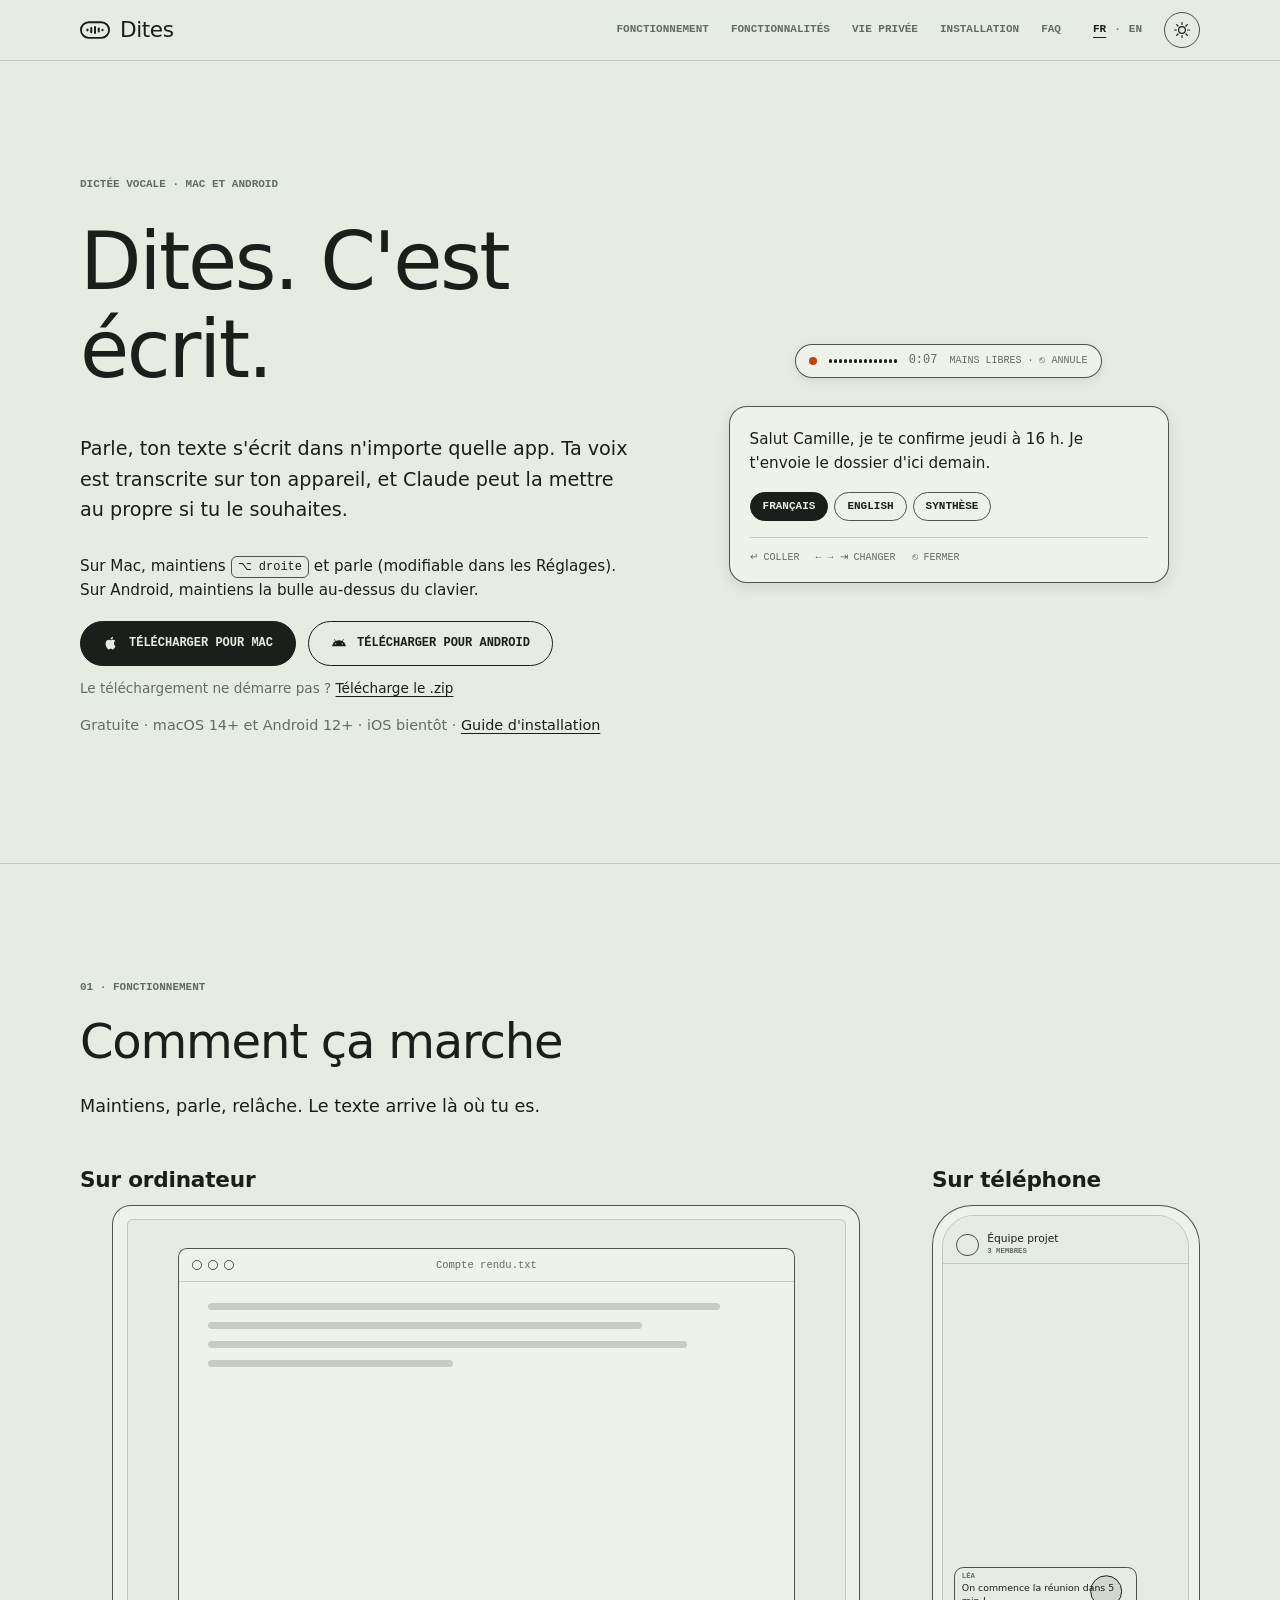
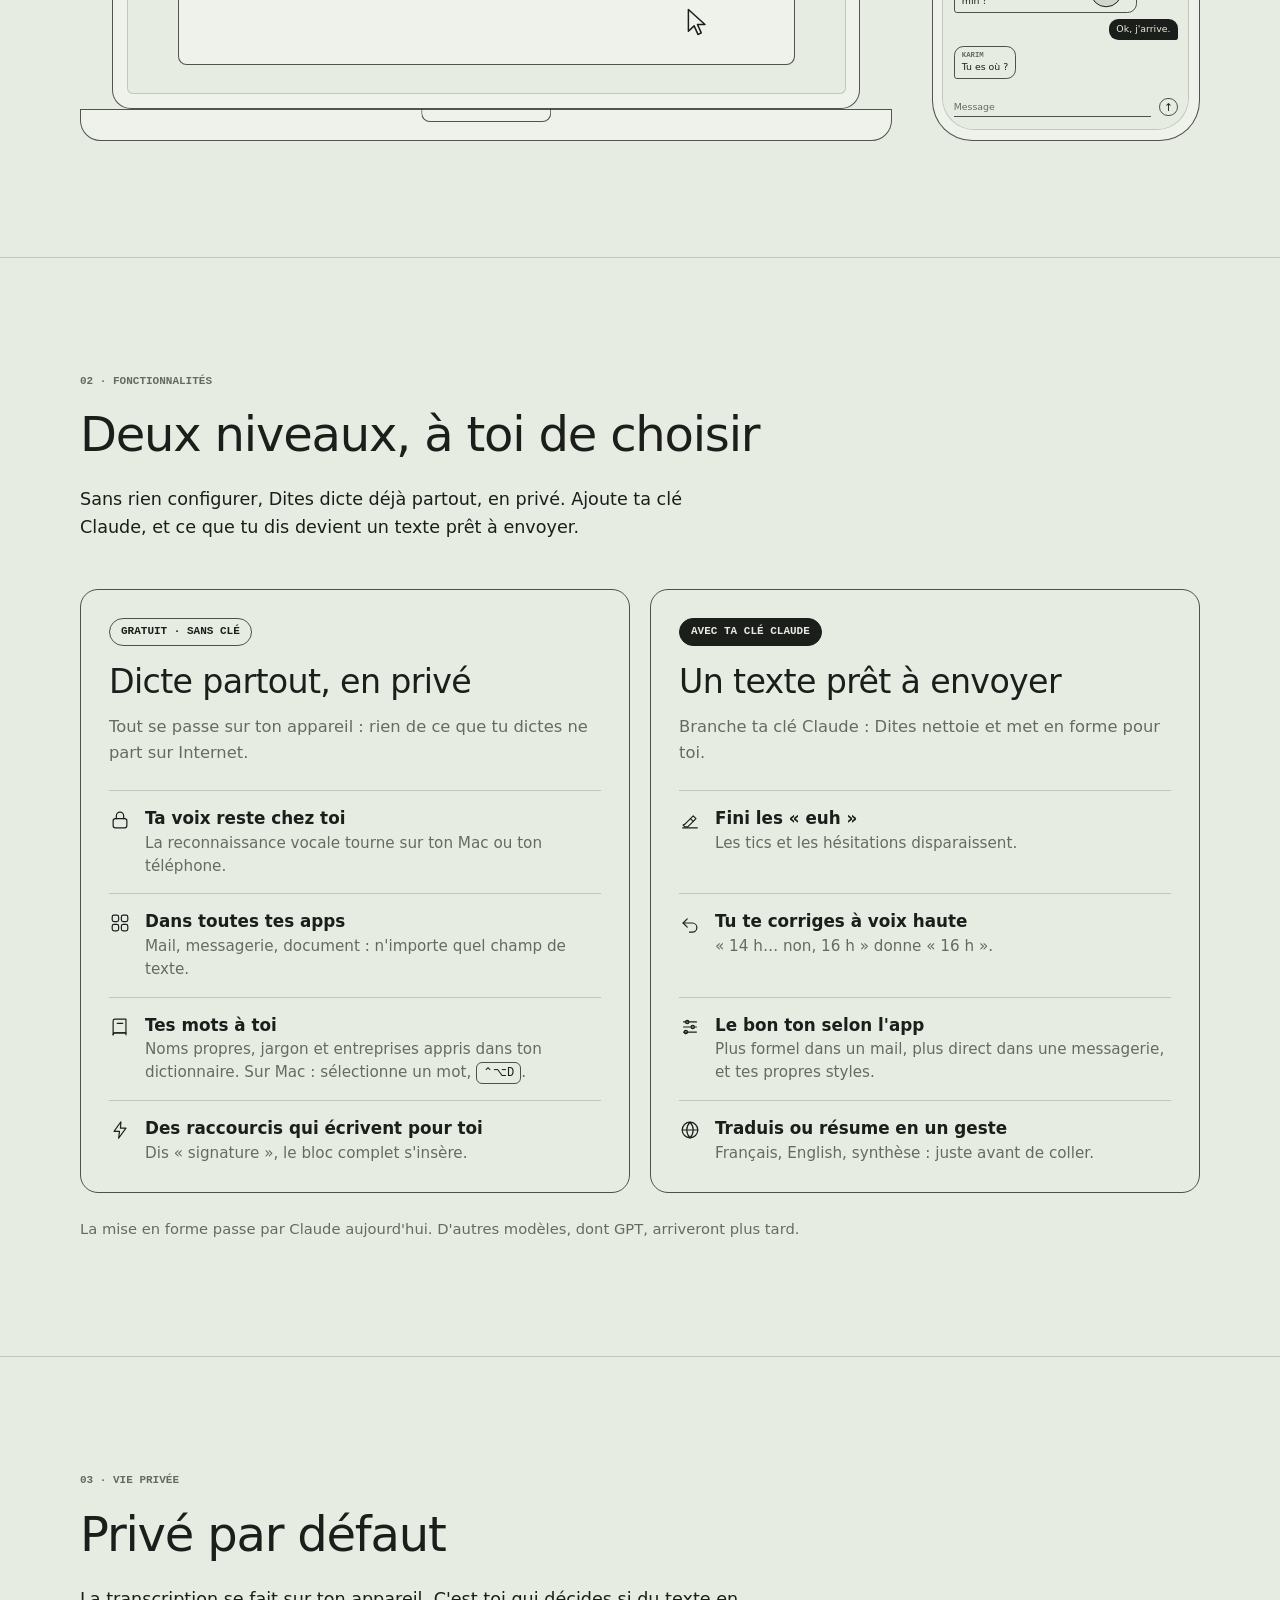
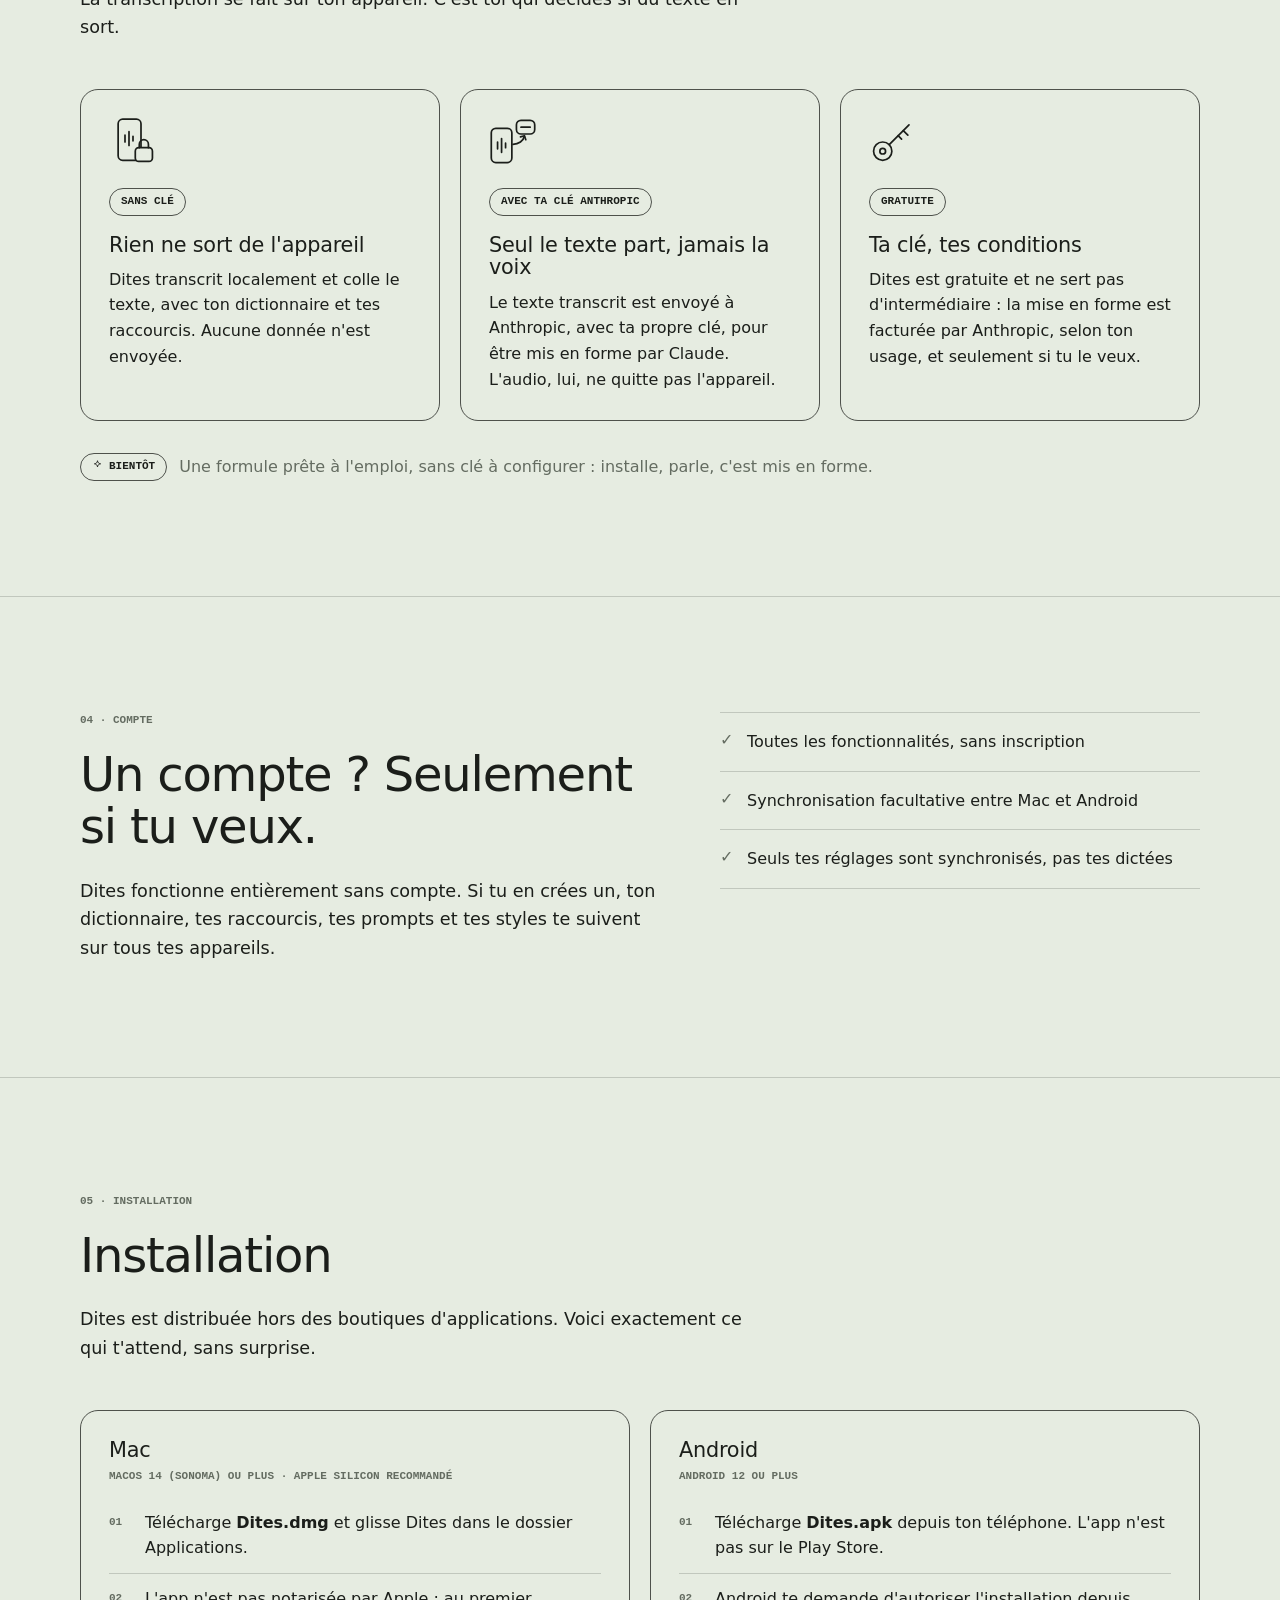
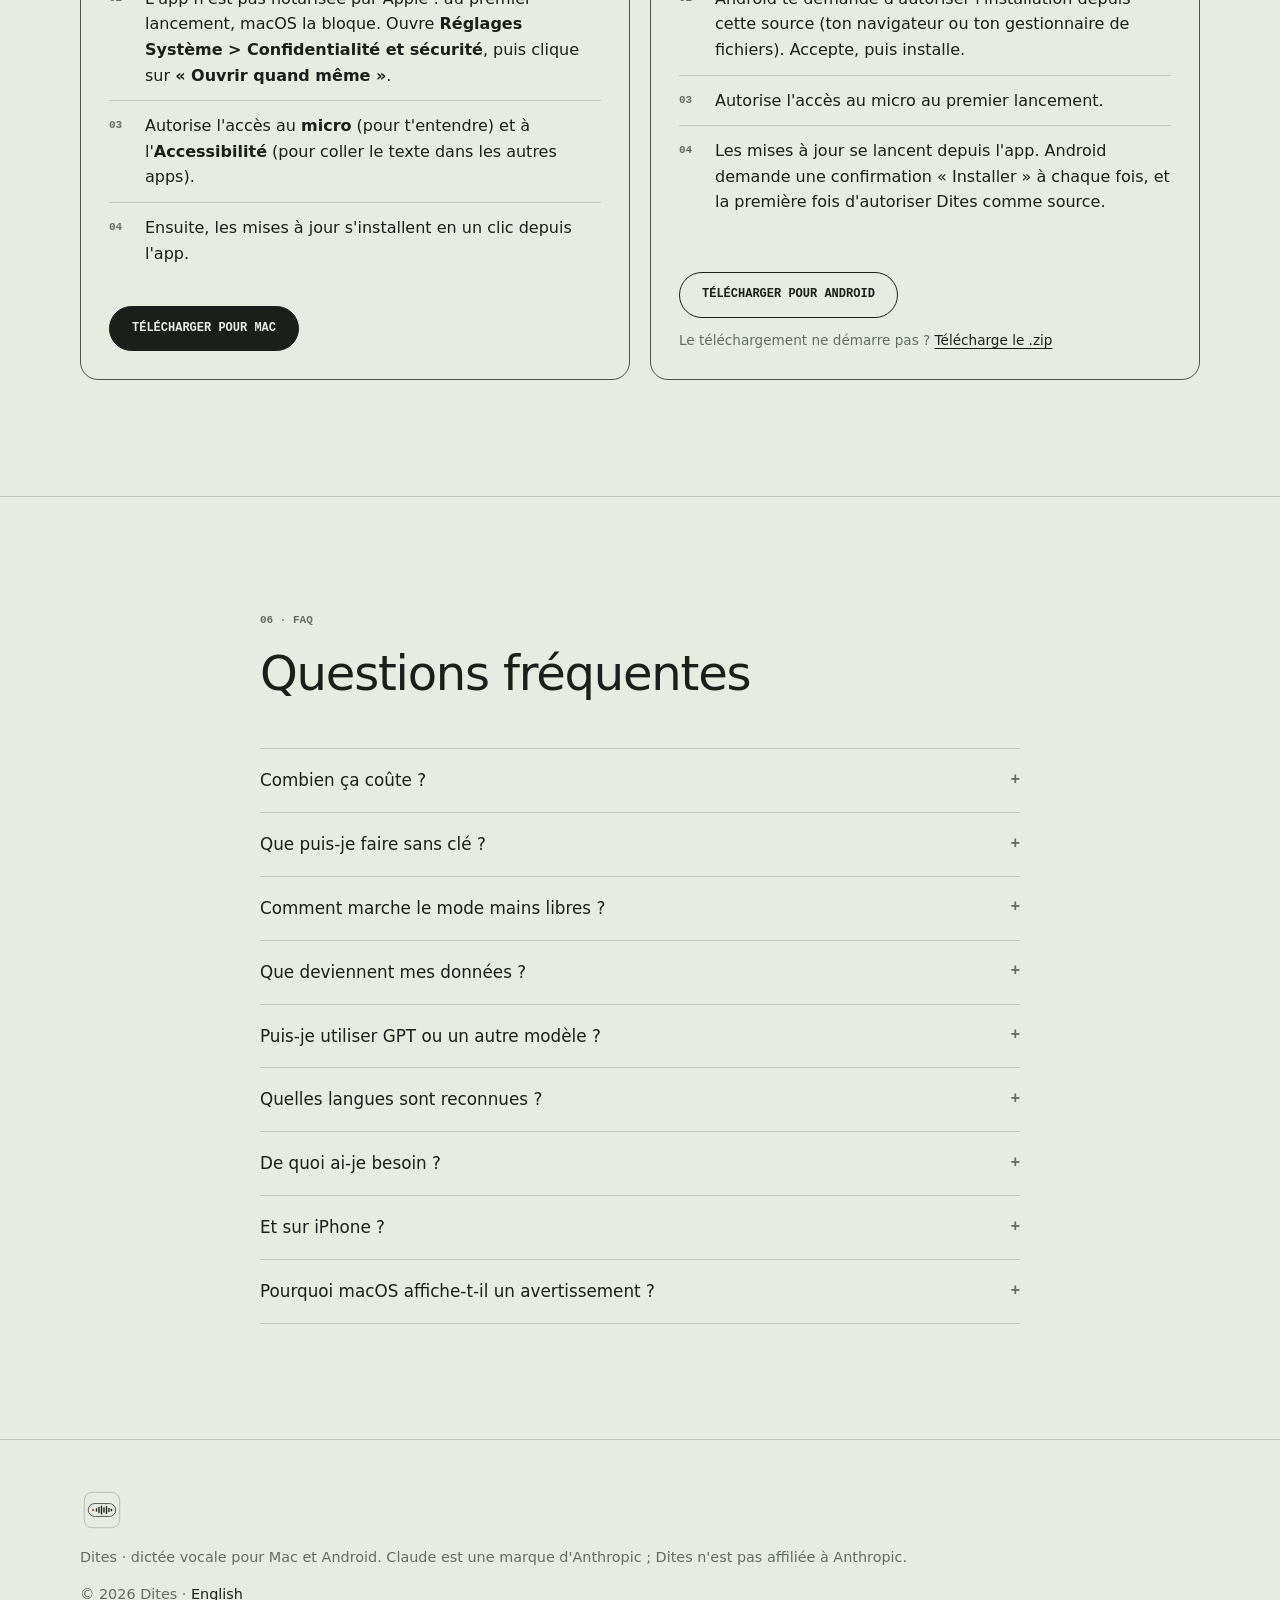
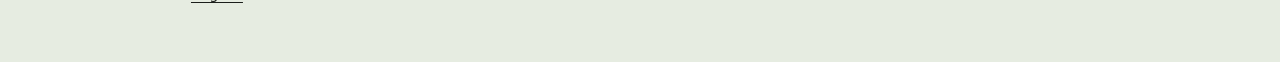
==== index.html @ d1201f4b "Téléchargements et mises à jour branchés sur les releases GitHub /download/mac, /download/android et" ====
<!doctype html>
<html lang="fr">
<head>
  <meta charset="utf-8">
  <meta name="viewport" content="width=device-width, initial-scale=1">
  <title>Dites — la dictée vocale qui écrit pour toi</title>
  <meta name="description" content="Dites transforme ta voix en texte dans n'importe quelle app, sur Mac et Android. Transcription sur l'appareil, mise en forme par Claude en option. Gratuite.">
  <meta name="color-scheme" content="light dark">
  <meta name="theme-color" content="#e6ece1" media="(prefers-color-scheme: light)">
  <meta name="theme-color" content="#141814" media="(prefers-color-scheme: dark)">
  <link rel="icon" href="/assets/img/favicon.svg" type="image/svg+xml">
  <link rel="apple-touch-icon" href="/assets/img/logo.svg">
  <link rel="canonical" href="https://dites.app/">
  <link rel="alternate" hreflang="fr" href="https://dites.app/">
  <link rel="alternate" hreflang="en" href="https://dites.app/en/">
  <link rel="alternate" hreflang="x-default" href="https://dites.app/">
  <meta property="og:title" content="Dites. C'est écrit.">
  <meta property="og:description" content="Parle, ton texte s'écrit dans n'importe quelle app. Dictée vocale pour Mac et Android, transcrite sur ton appareil.">
  <meta property="og:type" content="website">
  <meta property="og:url" content="https://dites.app/">
  <meta property="og:site_name" content="Dites">
  <meta property="og:locale" content="fr_FR">
  <meta property="og:locale:alternate" content="en_US">
  <script>
    try { var t = localStorage.getItem("dites-theme"); if (t) document.documentElement.setAttribute("data-theme", t); } catch (e) {}
  </script>
  <link rel="stylesheet" href="/assets/css/style.css?v=1714596d">
</head>
<body>
  <a class="skip-link" href="#contenu">Aller au contenu</a>

  <header class="site-header">
    <div class="container header-inner">
      <a class="brand" href="/" aria-label="Dites, accueil">
        <svg class="brand-mark" viewBox="0 0 24 14" aria-hidden="true"><rect x="0.75" y="0.75" width="22.5" height="12.5" rx="6.25" fill="none" stroke="currentColor" stroke-width="1.5"/><g fill="currentColor"><rect x="5.2" y="5.75" width="1.6" height="2.5" rx="0.8"/><rect x="8.2" y="4.5" width="1.6" height="5" rx="0.8"/><rect x="11.2" y="3.75" width="1.6" height="6.5" rx="0.8"/><rect x="14.2" y="5" width="1.6" height="4" rx="0.8"/><rect x="17.2" y="6" width="1.6" height="2" rx="0.8"/></g></svg>
        <span>Dites</span>
      </a>
      <nav aria-label="Navigation principale">
        <ul class="nav-links">
          <li><a href="#fonctionnement">Fonctionnement</a></li>
          <li><a href="#fonctionnalites">Fonctionnalités</a></li>
          <li><a href="#confidentialite">Vie privée</a></li>
          <li><a href="#installation">Installation</a></li>
          <li><a href="#faq">FAQ</a></li>
        </ul>
      </nav>
      <p class="lang-switch" aria-label="Langue">
        <a href="/" lang="fr" hreflang="fr" aria-current="true">FR</a>
        <span aria-hidden="true">·</span>
        <a href="/en/" lang="en" hreflang="en">EN</a>
      </p>
      <button class="theme-toggle" type="button" data-theme-toggle data-label-to-light="Passer en thème clair" data-label-to-dark="Passer en thème sombre" aria-pressed="false" aria-label="Changer de thème">
        <svg class="icon-sun" viewBox="0 0 24 24" aria-hidden="true"><circle cx="12" cy="12" r="4.5"/><path d="M12 2v2.5M12 19.5V22M2 12h2.5M19.5 12H22M4.9 4.9l1.8 1.8M17.3 17.3l1.8 1.8M4.9 19.1l1.8-1.8M17.3 6.7l1.8-1.8"/></svg>
        <svg class="icon-moon" viewBox="0 0 24 24" aria-hidden="true"><path d="M20 14.5A8 8 0 0 1 9.5 4a8 8 0 1 0 10.5 10.5z"/></svg>
      </button>
    </div>
  </header>

  <main id="contenu">
    <!-- 1. Hero -->
    <section class="hero">
      <div class="container hero-grid">
        <div class="hero-text">
          <p class="eyebrow">Dictée vocale · Mac et Android</p>
          <h1>Dites. C'est écrit.</h1>
          <p class="lead">Parle, ton texte s'écrit dans n'importe quelle app. Ta voix est transcrite sur ton appareil, et Claude peut la mettre au propre si tu le souhaites.</p>
          <p class="shortcut-note">Sur Mac, maintiens <span class="key">⌥ droite</span> et parle (modifiable dans les Réglages). Sur Android, maintiens la bulle au-dessus du clavier.</p>
          <div class="cta-row">
            <a class="btn btn-primary" data-download="mac" href="#installation">
              <svg viewBox="0 0 24 24" aria-hidden="true"><path d="M16.4 12.6c0-2.4 2-3.5 2-3.6-1.1-1.6-2.8-1.8-3.4-1.8-1.4-.2-2.8.8-3.5.8s-1.8-.8-3-.8C6.9 7.3 5.4 8.2 4.6 9.6c-1.7 2.9-.4 7.2 1.2 9.6.8 1.2 1.7 2.4 2.9 2.4 1.2-.1 1.6-.8 3-.8s1.8.8 3 .8c1.3 0 2.1-1.2 2.8-2.3.9-1.3 1.3-2.6 1.3-2.7 0 0-2.4-.9-2.4-3.9zM14.1 5.5c.6-.8 1.1-1.8 1-2.9-.9 0-2.1.6-2.7 1.4-.6.7-1.1 1.8-1 2.8 1 .1 2.1-.5 2.7-1.3z"/></svg>
              Télécharger pour Mac
            </a>
            <a class="btn btn-secondary" data-download="android" href="#installation">
              <svg viewBox="0 0 24 24" aria-hidden="true"><path d="M17.6 9.5l1.7-3a.4.4 0 0 0-.7-.4l-1.8 3A10.6 10.6 0 0 0 12 8c-1.7 0-3.3.4-4.8 1.1l-1.8-3a.4.4 0 0 0-.7.4l1.7 3A9.6 9.6 0 0 0 1.5 17h21a9.6 9.6 0 0 0-4.9-7.5zM7 14.2a1 1 0 1 1 0-2 1 1 0 0 1 0 2zm10 0a1 1 0 1 1 0-2 1 1 0 0 1 0 2z"/></svg>
              Télécharger pour Android
            </a>
          </div>
          <p class="zip-note">Le téléchargement ne démarre pas ? <a data-download="android-zip" href="#installation">Télécharge le .zip</a></p>
          <p class="cta-note">Gratuite · macOS 14+ et Android 12+ · iOS bientôt · <a href="#installation">Guide d'installation</a></p>
        </div>

        <!-- Pilule d'enregistrement et bulle d'options, reproduites de l'app en HTML/CSS. -->
        <div class="hero-visual" aria-hidden="true">
          <div class="pill">
            <span class="rec-dot"></span>
            <span class="level"><i></i><i></i><i></i><i></i><i></i><i></i><i></i><i></i><i></i><i></i><i></i><i></i><i></i><i></i></span>
            <span class="timer">0:07</span>
            <span class="hint">Mains libres · ⎋ annule</span>
          </div>
          <div class="bubble">
            <p class="bubble-text">Salut Camille, je te confirme jeudi à 16 h. Je t'envoie le dossier d'ici demain.</p>
            <ul class="chips">
              <li class="chip is-selected">Français</li>
              <li class="chip">English</li>
              <li class="chip">Synthèse</li>
            </ul>
            <div class="bubble-foot">
              <span class="hint">↵ Coller</span>
              <span class="hint">← → ⇥ Changer</span>
              <span class="hint">⎋ Fermer</span>
            </div>
          </div>
        </div>
      </div>
    </section>

    <!-- 2. Comment ça marche : démos animées (HTML/CSS, séquencées par assets/js/demos.js) -->
    <section id="fonctionnement" class="section">
      <div class="container">
        <div class="section-head">
          <span class="label">01 · Fonctionnement</span>
          <h2>Comment ça marche</h2>
          <p class="section-lead">Maintiens, parle, relâche. Le texte arrive là où tu es.</p>
        </div>
        <div class="demos">
          <figure class="demo" data-demo role="group" aria-label="Démo animée sur Mac : un clic dans un document, la touche Option droite maintenue, la pilule d'enregistrement pendant que tu parles, puis la bulle d'options qui propose le texte propre en français, en anglais ou en synthèse, et le texte collé dans le document.">
            <h3 class="demo-title">Sur ordinateur</h3>
            <div class="demo-stage mac-stage" aria-hidden="true">
              <div class="mac">
                <div class="mac-screen">
                  <div class="mac-display">
                    <div class="win">
                      <div class="win-bar"><span></span><span></span><span></span><em>Compte rendu.txt</em><b class="win-key">⌥ droite</b></div>
                      <div class="doc">
                        <i class="doc-l" style="width:92%"></i><i class="doc-l" style="width:78%"></i><i class="doc-l" style="width:86%"></i><i class="doc-l" style="width:44%"></i>
                        <p class="doc-live"><span class="doc-insert">On se voit mardi à 16 h pour le point budget.</span><span class="caret"></span></p>
                      </div>
                    </div>
                    <div class="demo-raw"><span class="raw-label">Tu dis</span>« euh donc on se voit mardi à 14h… non plutôt 16h pour le point budget hein »</div>
                    <div class="demo-pill">
                      <span class="rec-dot"></span>
                      <span class="demo-level"><i></i><i></i><i></i><i></i><i></i><i></i><i></i><i></i><i></i><i></i><i></i><i></i><i></i><i></i></span>
                      <span class="demo-timer" data-timer>0:00</span>
                      <span class="demo-proc">Mise en forme…</span>
                    </div>
                    <div class="demo-options">
                      <div class="opt-texts"><p class="t1">On se voit mardi à 16 h pour le point budget.</p><p class="t2">Let's meet Tuesday at 4 pm for the budget review.</p><p class="t3">Point budget : mardi, 16 h.</p></div>
                      <div class="opt-chips"><span class="chip c1">Français</span><span class="chip c2">English</span><span class="chip c3">Synthèse</span></div>
                      <div class="opt-foot"><span><b class="dk dk-enter">↵</b>Coller</span><span><b class="dk">←</b><b class="dk">→</b><b class="dk dk-tab">⇥</b>Changer</span><span><b class="dk">⎋</b>Fermer</span></div>
                    </div>
                    <svg class="mouse" viewBox="0 0 16 22"><path d="M1 1v17l4.5-4.2 3 6.7 2.6-1.2-3-6.6H14z"/></svg>
                    <span class="click-ring"></span>
                  </div>
                </div>
                <div class="mac-base"></div>
              </div>
            </div>
            <ol class="demo-steps sr-only">
              <li data-on="mouse" data-ms="1100">Le curseur de la souris va dans le document.</li>
              <li data-on="mouse m-doc click caret" data-ms="1000">Clic : le curseur texte clignote.</li>
              <li data-on="mouse m-doc caret key" data-ms="1000">Tu maintiens ⌥ droite.</li>
              <li data-on="caret key pill rec" data-ms="1400">La pilule d'enregistrement apparaît : tu parles.</li>
              <li data-on="caret key pill rec raw" data-ms="2400">Ce que tu dis, tel quel : « euh donc on se voit mardi à 14h… non plutôt 16h pour le point budget hein ».</li>
              <li data-on="caret keyup pill proc raw" data-ms="1300">Tu relâches la touche : mise en forme…</li>
              <li data-on="caret options sel-1" data-ms="1800" data-static>La bulle d'options propose le texte propre : « On se voit mardi à 16 h pour le point budget. »</li>
              <li data-on="caret options sel-2 tab" data-ms="1600">⇥ : la version anglaise, « Let's meet Tuesday at 4 pm for the budget review. »</li>
              <li data-on="caret options sel-3 tab" data-ms="1500">⇥ : la synthèse, « Point budget : mardi, 16 h. »</li>
              <li data-on="caret options sel-1 tab" data-ms="1200">⇥ : retour au français.</li>
              <li data-on="caret options sel-1 enter" data-ms="700">↵ : coller.</li>
              <li data-on="caret inserted" data-ms="2600">Le texte s'écrit dans le document, à l'emplacement du curseur.</li>
            </ol>
          </figure>

          <figure class="demo" data-demo role="group" aria-label="Démo animée sur Android : un doigt touche le champ d'une conversation, la bulle Dites apparaît au-dessus du clavier, on la maintient pour parler, puis le panneau de relecture propose le texte propre, qui est inséré puis envoyé.">
            <h3 class="demo-title">Sur téléphone</h3>
            <div class="demo-stage phone-stage" aria-hidden="true">
              <div class="phone">
                <div class="phone-screen">
                  <div class="chat-head"><span class="avatar"></span><span><b>Équipe projet</b><small>3 membres</small></span></div>
                  <div class="chat-body">
                    <div class="chat-msgs"><p class="msg msg-in"><span class="msg-who">Léa</span>On commence la réunion dans 5 min !</p><p class="msg msg-out">Ok, j'arrive.</p><p class="msg msg-in"><span class="msg-who">Karim</span>Tu es où ?</p><p class="msg msg-out msg-new">Je suis en retard de 10 minutes, commencez sans moi !</p></div>
                    <div class="chat-input"><span class="field"><span class="ph">Message</span><span class="field-text">Je suis en retard de 10 minutes, commencez sans moi !</span><span class="caret"></span></span><span class="send">↑</span></div>
                  </div>
                  <div class="kbd"><i></i><i></i><i></i><i></i><i></i><i></i><i></i><i></i><i></i><i></i><i></i><i></i><i></i><i></i><i></i><i></i><i></i><i></i><i></i><i></i><i></i><i></i><i></i><i></i><i></i><i></i><i></i><i></i><i></i><i></i></div>
                  <div class="droid-raw"><span class="raw-label">Tu dis</span>« ouais je suis en retard de dix minutes euh commencez sans moi »</div>
                  <div class="droid-bubble demo-droid"><span class="droid-dot"></span><span class="droid-bars"><i></i><i></i><i></i><i></i><i></i><i></i><i></i></span></div>
                  <div class="droid-panel">
                    <p class="panel-text">Je suis en retard de 10 minutes, commencez sans moi !</p>
                    <div class="opt-chips"><span class="chip c1">Français</span><span class="chip c2">English</span><span class="chip c3">Synthèse</span></div>
                    <span class="panel-insert">Insérer</span>
                  </div>
                  <span class="finger"></span>
                </div>
              </div>
            </div>
            <ol class="demo-steps sr-only">
              <li data-on="finger" data-ms="1000">Une conversation est ouverte.</li>
              <li data-on="finger f-field press kbd caret" data-ms="1000">Le doigt touche le champ de saisie : le clavier s'ouvre.</li>
              <li data-on="kbd caret bubble" data-ms="1100">La bulle Dites flotte au-dessus du clavier.</li>
              <li data-on="kbd caret bubble finger f-bubble press rec" data-ms="1200">Tu maintiens la bulle : elle passe en enregistrement.</li>
              <li data-on="kbd caret bubble finger f-bubble press rec raw" data-ms="2400">Ce que tu dis, tel quel : « ouais je suis en retard de dix minutes euh commencez sans moi ».</li>
              <li data-on="kbd caret bubble proc raw" data-ms="1200">Tu relâches : mise en forme…</li>
              <li data-on="kbd caret panel" data-ms="1300">Le panneau de relecture affiche le texte propre : « Je suis en retard de 10 minutes, commencez sans moi ! »</li>
              <li data-on="kbd caret panel sel-1" data-ms="1100">Tu choisis une option.</li>
              <li data-on="kbd caret panel sel-1 finger f-insert press" data-ms="900">Tu touches « Insérer ».</li>
              <li data-on="kbd field-text" data-ms="1200">Le texte arrive dans le champ.</li>
              <li data-on="kbd sent" data-ms="2600" data-static>Le message part dans la conversation.</li>
            </ol>
          </figure>
        </div>
      </div>
    </section>

    <!-- 3. Fonctionnalités : deux niveaux -->
    <section id="fonctionnalites" class="section">
      <div class="container">
        <div class="section-head">
          <span class="label">02 · Fonctionnalités</span>
          <h2>Deux niveaux, à toi de choisir</h2>
          <p class="section-lead">Sans rien configurer, Dites dicte déjà partout, en privé. Ajoute ta clé Claude, et ce que tu dis devient un texte prêt à envoyer.</p>
        </div>
        <div class="tiers">
          <article class="card tier">
            <p class="tag">Gratuit · sans clé</p>
            <h3 class="tier-title">Dicte partout, en privé</h3>
            <p class="tier-lead">Tout se passe sur ton appareil : rien de ce que tu dictes ne part sur Internet.</p>
            <ul class="benefits">
              <li><svg class="benefit-icon" viewBox="0 0 24 24" aria-hidden="true"><rect x="4.5" y="10.5" width="15" height="10" rx="2.5"/><path d="M8 10.5V7.5a4 4 0 0 1 8 0v3"/></svg><div><h4>Ta voix reste chez toi</h4><p>La reconnaissance vocale tourne sur ton Mac ou ton téléphone.</p></div></li>
              <li><svg class="benefit-icon" viewBox="0 0 24 24" aria-hidden="true"><rect x="3.5" y="3.5" width="7" height="7" rx="2"/><rect x="13.5" y="3.5" width="7" height="7" rx="2"/><rect x="3.5" y="13.5" width="7" height="7" rx="2"/><rect x="13.5" y="13.5" width="7" height="7" rx="2"/></svg><div><h4>Dans toutes tes apps</h4><p>Mail, messagerie, document : n'importe quel champ de texte.</p></div></li>
              <li><svg class="benefit-icon" viewBox="0 0 24 24" aria-hidden="true"><path d="M4.5 5.5a2 2 0 0 1 2-2h12v15h-12a2 2 0 0 0-2 2z"/><path d="M4.5 20.5a2 2 0 0 1 2-2h12v2"/><path d="M9 8h6"/></svg><div><h4>Tes mots à toi</h4><p>Noms propres, jargon et entreprises appris dans ton dictionnaire. Sur Mac : sélectionne un mot, <span class="key">⌃⌥D</span>.</p></div></li>
              <li><svg class="benefit-icon" viewBox="0 0 24 24" aria-hidden="true"><path d="M13 3 5.5 13.5h6L10.5 21 18.5 10h-6z"/></svg><div><h4>Des raccourcis qui écrivent pour toi</h4><p>Dis « signature », le bloc complet s'insère.</p></div></li>
            </ul>
          </article>
          <article class="card tier">
            <p class="tag tag-filled">Avec ta clé Claude</p>
            <h3 class="tier-title">Un texte prêt à envoyer</h3>
            <p class="tier-lead">Branche ta clé Claude : Dites nettoie et met en forme pour toi.</p>
            <ul class="benefits">
              <li><svg class="benefit-icon" viewBox="0 0 24 24" aria-hidden="true"><path d="M4 20.5h16"/><path d="m6.5 16.5 9-9 3 3-9 9h-3l-2-2z"/><path d="m12.5 10.5 3 3"/></svg><div><h4>Fini les « euh »</h4><p>Les tics et les hésitations disparaissent.</p></div></li>
              <li><svg class="benefit-icon" viewBox="0 0 24 24" aria-hidden="true"><path d="M9 7.5 4.5 12 9 16.5"/><path d="M4.5 12h10a5 5 0 0 1 0 10h-3"/></svg><div><h4>Tu te corriges à voix haute</h4><p>« 14 h… non, 16 h » donne « 16 h ».</p></div></li>
              <li><svg class="benefit-icon" viewBox="0 0 24 24" aria-hidden="true"><path d="M5 6.5h14M5 12h14M5 17.5h14"/><circle cx="9" cy="6.5" r="1.8"/><circle cx="15" cy="12" r="1.8"/><circle cx="7.5" cy="17.5" r="1.8"/></svg><div><h4>Le bon ton selon l'app</h4><p>Plus formel dans un mail, plus direct dans une messagerie, et tes propres styles.</p></div></li>
              <li><svg class="benefit-icon" viewBox="0 0 24 24" aria-hidden="true"><circle cx="12" cy="12" r="8.5"/><path d="M3.5 12h17"/><path d="M12 3.5c2.4 2.4 3.5 5.2 3.5 8.5s-1.1 6.1-3.5 8.5c-2.4-2.4-3.5-5.2-3.5-8.5s1.1-6.1 3.5-8.5z"/></svg><div><h4>Traduis ou résume en un geste</h4><p>Français, English, synthèse : juste avant de coller.</p></div></li>
            </ul>
          </article>
        </div>
        <p class="tier-note">La mise en forme passe par Claude aujourd'hui. D'autres modèles, dont GPT, arriveront plus tard.</p>

      </div>
    </section>

    <!-- 4. Vie privée -->
    <section id="confidentialite" class="section">
      <div class="container">
        <div class="section-head">
          <span class="label">03 · Vie privée</span>
          <h2>Privé par défaut</h2>
          <p class="section-lead">La transcription se fait sur ton appareil. C'est toi qui décides si du texte en sort.</p>
        </div>
        <div class="privacy-grid">
          <article class="card">
            <svg class="privacy-icon" viewBox="3 3 42 42" aria-hidden="true"><rect x="11" y="4" width="20" height="36" rx="4"/><path d="M17 18v6M20.5 15v12M24 19v4"/><rect class="mask" x="26" y="29" width="15" height="12" rx="3"/><path d="M29.5 29v-3a4 4 0 0 1 8 0v3"/></svg>
            <p class="tag">Sans clé</p>
            <h3>Rien ne sort de l'appareil</h3>
            <p>Dites transcrit localement et colle le texte, avec ton dictionnaire et tes raccourcis. Aucune donnée n'est envoyée.</p>
          </article>
          <article class="card">
            <svg class="privacy-icon" viewBox="3 3 42 42" aria-hidden="true"><rect x="5" y="12" width="18" height="30" rx="4"/><path d="M10.5 24v6M14 21v12M17.5 25v4"/><rect x="27" y="5" width="16" height="12" rx="4"/><path d="M31 11h8"/><path d="M24 26c5 0 9-3 10-7"/><path d="M30.5 19.5 34 18.5l1.2 3.5"/></svg>
            <p class="tag">Avec ta clé Anthropic</p>
            <h3>Seul le texte part, jamais la voix</h3>
            <p>Le texte transcrit est envoyé à Anthropic, avec ta propre clé, pour être mis en forme par Claude. L'audio, lui, ne quitte pas l'appareil.</p>
          </article>
          <article class="card">
            <svg class="privacy-icon" viewBox="3 3 42 42" aria-hidden="true"><circle cx="15" cy="32" r="8"/><path d="M20.7 26.3 38 9"/><path d="m33 14 4 4M28.5 18.5l3 3"/><circle cx="15" cy="32" r="2.5"/></svg>
            <p class="tag">Gratuite</p>
            <h3>Ta clé, tes conditions</h3>
            <p>Dites est gratuite et ne sert pas d'intermédiaire : la mise en forme est facturée par Anthropic, selon ton usage, et seulement si tu le veux.</p>
          </article>
        </div>
        <p class="soon"><span class="tag"><svg class="soon-icon" viewBox="0 0 16 16" aria-hidden="true"><path d="M8 2.5c.4 2.6 1.4 3.9 4.5 4.5-3.1.6-4.1 1.9-4.5 4.5-.4-2.6-1.4-3.9-4.5-4.5 3.1-.6 4.1-1.9 4.5-4.5z"/></svg>Bientôt</span> Une formule prête à l'emploi, sans clé à configurer : installe, parle, c'est mis en forme.</p>
      </div>
    </section>

    <!-- 5. Compte facultatif -->
    <section id="compte" class="section">
      <div class="container split">
        <div class="section-head">
          <span class="label">04 · Compte</span>
          <h2>Un compte ? Seulement si tu veux.</h2>
          <p class="section-lead">Dites fonctionne entièrement sans compte. Si tu en crées un, ton dictionnaire, tes raccourcis, tes prompts et tes styles te suivent sur tous tes appareils.</p>
        </div>
        <ul class="checklist">
          <li>Toutes les fonctionnalités, sans inscription</li>
          <li>Synchronisation facultative entre Mac et Android</li>
          <li>Seuls tes réglages sont synchronisés, pas tes dictées</li>
        </ul>
      </div>
    </section>

    <!-- 6. Installation -->
    <section id="installation" class="section">
      <div class="container">
        <div class="section-head">
          <span class="label">05 · Installation</span>
          <h2>Installation</h2>
          <p class="section-lead">Dites est distribuée hors des boutiques d'applications. Voici exactement ce qui t'attend, sans surprise.</p>
        </div>
        <div class="install-grid">
          <article class="card install-card">
            <h3>Mac</h3>
            <p class="install-req">macOS 14 (Sonoma) ou plus · Apple Silicon recommandé</p>
            <ol class="install-steps">
              <li>Télécharge <strong>Dites.dmg</strong> et glisse Dites dans le dossier Applications.</li>
              <li>L'app n'est pas notarisée par Apple : au premier lancement, macOS la bloque. Ouvre <strong>Réglages Système &gt; Confidentialité et sécurité</strong>, puis clique sur <strong>« Ouvrir quand même »</strong>.</li>
              <li>Autorise l'accès au <strong>micro</strong> (pour t'entendre) et à l'<strong>Accessibilité</strong> (pour coller le texte dans les autres apps).</li>
              <li>Ensuite, les mises à jour s'installent en un clic depuis l'app.</li>
            </ol>
            <a class="btn btn-primary" data-download="mac" href="#installation">Télécharger pour Mac</a>
          </article>
          <article class="card install-card">
            <h3>Android</h3>
            <p class="install-req">Android 12 ou plus</p>
            <ol class="install-steps">
              <li>Télécharge <strong>Dites.apk</strong> depuis ton téléphone. L'app n'est pas sur le Play Store.</li>
              <li>Android te demande d'autoriser l'installation depuis cette source (ton navigateur ou ton gestionnaire de fichiers). Accepte, puis installe.</li>
              <li>Autorise l'accès au micro au premier lancement.</li>
              <li>Les mises à jour se lancent depuis l'app. Android demande une confirmation « Installer » à chaque fois, et la première fois d'autoriser Dites comme source.</li>
            </ol>
            <a class="btn btn-secondary" data-download="android" href="#installation">Télécharger pour Android</a>
            <p class="zip-note">Le téléchargement ne démarre pas ? <a data-download="android-zip" href="#installation">Télécharge le .zip</a></p>
          </article>
        </div>
      </div>
    </section>

    <!-- 7. FAQ -->
    <section id="faq" class="section">
      <div class="container narrow">
        <div class="section-head">
          <span class="label">06 · FAQ</span>
          <h2>Questions fréquentes</h2>
        </div>
        <div class="faq">
          <details>
            <summary>Combien ça coûte ?</summary>
            <p>Dites est gratuite. La mise en forme par Claude est facultative : elle utilise ta propre clé Anthropic, facturée directement par Anthropic selon ton usage. Sans clé, tu ne paies rien. Une formule prête à l'emploi, sans clé à configurer, arrivera plus tard.</p>
          </details>
          <details>
            <summary>Que puis-je faire sans clé ?</summary>
            <p>L'essentiel : transcription sur l'appareil, ponctuation et majuscules de base, dictionnaire personnel et raccourcis de texte. La clé ajoute la suppression des tics, les corrections à voix haute, la mise en forme, les styles, la traduction et le résumé.</p>
          </details>
          <details>
            <summary>Comment marche le mode mains libres ?</summary>
            <p>Tapote ton raccourci, <span class="key">⌥ droite</span> par défaut (relâche-le en moins de 0,3 s) : l'enregistrement continue sans que tu aies à tenir la touche. Appuie de nouveau pour terminer, ou sur <span class="key">⎋</span> pour annuler. Sur Android, tapote la bulle au-dessus du clavier.</p>
          </details>
          <details>
            <summary>Que deviennent mes données ?</summary>
            <p>Ta voix est transcrite sur l'appareil et l'audio n'est jamais envoyé. Sans clé, aucune donnée ne sort. Avec ta clé Anthropic, seul le texte transcrit est envoyé à Anthropic pour la mise en forme. Le compte, facultatif, ne synchronise que tes réglages : dictionnaire, raccourcis, prompts et styles.</p>
          </details>
          <details>
            <summary>Puis-je utiliser GPT ou un autre modèle ?</summary>
            <p>Pas encore : la mise en forme passe aujourd'hui par Claude, d'Anthropic. D'autres modèles, dont GPT, arriveront plus tard.</p>
          </details>
          <details>
            <summary>Quelles langues sont reconnues ?</summary>
            <p>Dites est pensée d'abord pour le français. La reconnaissance vocale comprend aussi l'anglais et de nombreuses autres langues.</p>
          </details>
          <details>
            <summary>De quoi ai-je besoin ?</summary>
            <p>Sur Mac : macOS 14 (Sonoma) ou plus ; un Mac Apple Silicon est recommandé pour une transcription rapide. Sur Android : Android 12 ou plus. Et un micro.</p>
          </details>
          <details>
            <summary>Et sur iPhone ?</summary>
            <p>La version iOS est en préparation.</p>
          </details>
          <details>
            <summary>Pourquoi macOS affiche-t-il un avertissement ?</summary>
            <p>Dites n'est pas encore notarisée par Apple. macOS bloque donc le premier lancement par précaution. La marche à suivre est détaillée dans la section <a href="#installation">Installation</a>.</p>
          </details>
        </div>
      </div>
    </section>
  </main>

  <footer class="site-footer">
    <div class="container footer-inner">
      <img class="footer-icon" src="/assets/img/logo.svg" alt="" width="44" height="44">
      <p>Dites · dictée vocale pour Mac et Android. Claude est une marque d'Anthropic ; Dites n'est pas affiliée à Anthropic.</p>
      <p>© <span data-year>2026</span> Dites · <a href="/en/" lang="en" hreflang="en">English</a></p>
    </div>
  </footer>

  <script src="/assets/js/config.js?v=1714596d"></script>
  <script src="/assets/js/main.js?v=1714596d"></script>
  <script src="/assets/js/demos.js?v=1714596d"></script>
</body>
</html>
---- assets/css/style.css ----
/* Dites — feuille de style unique, calquée sur l'identité de l'app (Theme.swift).
   Papier vert sauge, encre presque noire, filets de 1 px, étiquettes mono en majuscules.
   Pas de dégradé, pas de flou, pas d'ombre sur les cartes. Un seul accent, réservé à l'enregistrement. */

:root {
  --paper: #e6ece1;
  --surface: #eef2ea;
  --ink: #1b1e1a;
  /* #6B7368 dans l'app ; légèrement foncé ici pour atteindre un contraste AA (4,5:1) sur le web. */
  --muted: #646c61;
  --accent: #c2410c;
  --line: color-mix(in srgb, var(--ink) 75%, transparent);
  --faint: color-mix(in srgb, var(--ink) 18%, transparent);
  --shadow-pill: 0 3px 10px rgb(0 0 0 / 8%);
  --shadow-bubble: 0 4px 14px rgb(0 0 0 / 10%);
  --radius: 18px;
  --font: -apple-system, BlinkMacSystemFont, "SF Pro Text", "SF Pro", system-ui, "Segoe UI", Roboto, "Helvetica Neue", Arial, sans-serif;
  --font-display: -apple-system, BlinkMacSystemFont, "SF Pro Display", "SF Pro", system-ui, "Segoe UI", Roboto, "Helvetica Neue", Arial, sans-serif;
  --mono: ui-monospace, "SF Mono", SFMono-Regular, Menlo, Consolas, "Liberation Mono", monospace;
  color-scheme: light;
}

@media (prefers-color-scheme: dark) {
  :root:not([data-theme="light"]) {
    --paper: #141814;
    --surface: #1b201b;
    --ink: #dde5d6;
    --muted: #8c9688;
    --accent: #f59e5b;
    --shadow-pill: 0 3px 10px rgb(0 0 0 / 30%);
    --shadow-bubble: 0 4px 14px rgb(0 0 0 / 35%);
    color-scheme: dark;
  }
}

:root[data-theme="dark"] {
  --paper: #141814;
  --surface: #1b201b;
  --ink: #dde5d6;
  --muted: #8c9688;
  --accent: #f59e5b;
  --shadow-pill: 0 3px 10px rgb(0 0 0 / 30%);
  --shadow-bubble: 0 4px 14px rgb(0 0 0 / 35%);
  color-scheme: dark;
}

*, *::before, *::after { box-sizing: border-box; }

html { scroll-behavior: smooth; scroll-padding-top: 72px; }

body {
  margin: 0;
  background: var(--paper);
  color: var(--ink);
  font-family: var(--font);
  font-size: 1rem;
  line-height: 1.6;
  -webkit-font-smoothing: antialiased;
}

img, svg { display: block; max-width: 100%; }

a { color: var(--ink); text-decoration: underline; text-decoration-thickness: 1px; text-underline-offset: 3px; }
a:hover { opacity: 0.6; }

:focus-visible { outline: 2px solid var(--ink); outline-offset: 3px; border-radius: 4px; }

h1, h2, h3 { font-family: var(--font-display); font-weight: 400; line-height: 1.1; margin: 0 0 0.5em; }
h1 { font-size: clamp(2.75rem, 7vw, 5rem); letter-spacing: -0.03em; }
h2 { font-size: clamp(2rem, 4.5vw, 3rem); letter-spacing: -0.025em; }
h3 { font-size: 1.3rem; letter-spacing: -0.01em; }
p { margin: 0 0 1em; }

/* Étiquette mono majuscule, la signature typographique de l'app. */
.label, .eyebrow, .tag, .btn, .lang-switch, .nav-links a, .chip, .hint, .install-req, .step-num, .faq summary::after {
  font-family: var(--mono);
  font-size: 0.6875rem;
  font-weight: 600;
  text-transform: uppercase;
  letter-spacing: normal;
}

.container { width: min(1120px, 100% - 32px); margin-inline: auto; }
.narrow { width: min(760px, 100% - 32px); }

.skip-link {
  position: absolute;
  left: 16px;
  top: -60px;
  z-index: 100;
  padding: 10px 16px;
  background: var(--ink);
  color: var(--paper);
  border-radius: 999px;
  text-decoration: none;
  font-family: var(--mono);
  font-size: 0.75rem;
  text-transform: uppercase;
}
.skip-link:focus { top: 12px; }

/* En-tête : opaque, un filet en bas, pas de flou. */
.site-header {
  position: sticky;
  top: 0;
  z-index: 50;
  background: var(--paper);
  border-bottom: 1px solid var(--faint);
}
.header-inner { display: flex; align-items: center; gap: 20px; height: 60px; }

.brand {
  display: inline-flex;
  align-items: center;
  gap: 10px;
  color: var(--ink);
  text-decoration: none;
  font-family: var(--font-display);
  font-size: 1.35rem;
  font-weight: 400;
  letter-spacing: -0.02em;
}
.brand-mark { width: 30px; height: 18px; color: var(--ink); }

.site-header nav { margin-left: auto; }
.nav-links { display: flex; gap: 2px; margin: 0; padding: 0; list-style: none; }
.nav-links a { display: block; padding: 8px 10px; color: var(--muted); text-decoration: none; }
.nav-links a:hover { color: var(--ink); opacity: 1; }

.lang-switch { display: flex; align-items: center; gap: 6px; margin: 0; color: var(--muted); }
.lang-switch a { padding: 6px 2px; color: var(--muted); text-decoration: none; }
.lang-switch a[aria-current="true"] { color: var(--ink); text-decoration: underline; text-decoration-thickness: 1px; text-underline-offset: 5px; }

.theme-toggle {
  display: grid;
  place-items: center;
  width: 36px;
  height: 36px;
  padding: 0;
  border: 1px solid var(--line);
  border-radius: 999px;
  background: transparent;
  color: var(--ink);
  cursor: pointer;
}
.theme-toggle:hover { opacity: 0.6; }
.theme-toggle svg { width: 18px; height: 18px; fill: none; stroke: currentColor; stroke-width: 1.6; stroke-linecap: round; }
.theme-toggle .icon-moon { fill: currentColor; stroke: none; display: none; }
.theme-toggle[aria-pressed="true"] .icon-sun { display: none; }
.theme-toggle[aria-pressed="true"] .icon-moon { display: block; }

/* Boutons en capsule : plein (encre) ou contour 1 px. */
.btn {
  display: inline-flex;
  align-items: center;
  justify-content: center;
  gap: 10px;
  min-height: 44px;
  padding: 12px 22px;
  border-radius: 999px;
  font-size: 0.75rem;
  text-decoration: none;
  border: 1px solid var(--ink);
  transition: opacity 0.15s;
}
.btn:hover, .btn:active { opacity: 0.6; }
.btn svg { width: 16px; height: 16px; fill: currentColor; flex: none; }
.btn-primary { background: var(--ink); color: var(--paper); }
.btn-secondary { background: transparent; color: var(--ink); }

/* Touches */
.key {
  display: inline-block;
  min-width: 1.9em;
  padding: 1px 6px;
  border: 1px solid var(--line);
  border-radius: 6px;
  font-family: var(--mono);
  font-size: 0.75rem;
  font-weight: 500;
  line-height: 1.5;
  text-align: center;
  vertical-align: 0.1em;
  color: var(--ink);
}

/* Hero */
.hero { padding: clamp(56px, 9vw, 120px) 0 clamp(64px, 9vw, 112px); border-bottom: 1px solid var(--faint); }
.hero-grid { display: grid; grid-template-columns: 1.1fr 1fr; gap: 64px; align-items: center; }
.eyebrow { margin-bottom: 24px; color: var(--muted); }
.lead { font-size: clamp(1.05rem, 1.8vw, 1.2rem); max-width: 32em; }
.cta-row { display: flex; flex-wrap: wrap; gap: 12px; margin: 36px 0 18px; }
.cta-note { color: var(--muted); font-size: 0.9rem; }
.zip-note { margin: -6px 0 14px; color: var(--muted); font-size: 0.85rem; }
.install-card .zip-note { margin: 12px 0 0; }

.hero-visual { display: grid; gap: 28px; justify-items: center; }

/* Pilule d'enregistrement : 34 px, rayon 17, filet 1 px, ombre de pilule. */
.pill {
  display: inline-flex;
  align-items: center;
  gap: 12px;
  height: 34px;
  padding: 0 14px 0 13px;
  background: var(--surface);
  border: 1px solid var(--line);
  border-radius: 17px;
  box-shadow: var(--shadow-pill);
}
.rec-dot { width: 8px; height: 8px; border-radius: 50%; background: var(--accent); flex: none; }
.level { display: flex; align-items: center; gap: 2px; height: 20px; }
.level i { display: block; width: 3px; height: 4px; border-radius: 2px; background: var(--ink); animation: level 1.26s linear infinite; }
/* Décalage croissant vers la gauche : le niveau défile de droite à gauche. */
.level i:nth-child(14) { animation-delay: -1.26s; }
.level i:nth-child(13) { animation-delay: -1.17s; }
.level i:nth-child(12) { animation-delay: -1.08s; }
.level i:nth-child(11) { animation-delay: -0.99s; }
.level i:nth-child(10) { animation-delay: -0.90s; }
.level i:nth-child(9) { animation-delay: -0.81s; }
.level i:nth-child(8) { animation-delay: -0.72s; }
.level i:nth-child(7) { animation-delay: -0.63s; }
.level i:nth-child(6) { animation-delay: -0.54s; }
.level i:nth-child(5) { animation-delay: -0.45s; }
.level i:nth-child(4) { animation-delay: -0.36s; }
.level i:nth-child(3) { animation-delay: -0.27s; }
.level i:nth-child(2) { animation-delay: -0.18s; }
.level i:nth-child(1) { animation-delay: -0.09s; }
.timer { font-family: var(--mono); font-size: 0.75rem; color: var(--muted); font-variant-numeric: tabular-nums; }
.hint { font-size: 0.625rem; font-weight: 500; color: var(--muted); }

@keyframes level {
  0% { height: 6px; }
  10% { height: 14px; }
  20% { height: 9px; }
  30% { height: 20px; }
  40% { height: 12px; }
  50% { height: 4px; }
  60% { height: 16px; }
  70% { height: 7px; }
  80% { height: 18px; }
  90% { height: 10px; }
  100% { height: 6px; }
}

/* Bulle d'options */
.bubble {
  width: min(440px, 100%);
  padding: 20px 20px 16px;
  background: var(--surface);
  border: 1px solid var(--line);
  border-radius: var(--radius);
  box-shadow: var(--shadow-bubble);
}
.bubble-text { margin: 0 0 16px; font-size: 0.95rem; }
.chips { display: flex; flex-wrap: wrap; gap: 6px; margin: 0 0 16px; padding: 0; list-style: none; }
.chip { padding: 5px 12px; border: 1px solid var(--line); border-radius: 999px; color: var(--ink); }
.chip.is-selected { background: var(--ink); color: var(--paper); border-color: var(--ink); }
.bubble-foot { display: flex; flex-wrap: wrap; gap: 6px 16px; padding-top: 12px; border-top: 1px solid var(--faint); }
.bubble-foot .hint { white-space: nowrap; }

.shortcut-note { margin: 28px 0 0; font-size: 0.95rem; }
.shortcut-note + .cta-row { margin-top: 18px; }

/* Sections */
.section { padding: clamp(72px, 9vw, 120px) 0; border-bottom: 1px solid var(--faint); }
.section-head { margin-bottom: 48px; }
.section-head .label { display: block; margin-bottom: 18px; color: var(--muted); }
.section-lead { font-size: 1.1rem; max-width: 38em; margin: 0; }

/* Cartes : filet 1 px, rayon 18, sans fond ni ombre. */
.card { padding: 28px; border: 1px solid var(--line); border-radius: var(--radius); }
.card p:last-child, .card ul:last-child { margin-bottom: 0; }

.tag {
  display: inline-block;
  margin: 0 0 18px;
  padding: 4px 11px;
  border: 1px solid var(--line);
  border-radius: 999px;
  color: var(--ink);
}
.tag-filled { background: var(--ink); color: var(--paper); border-color: var(--ink); }

.tiers { display: grid; grid-template-columns: 1fr 1fr; gap: 20px; }
.tier { display: flex; flex-direction: column; }
.tier .tag { align-self: flex-start; justify-self: start; }
.tier-title { margin: 0 0 0.4em; font-size: clamp(1.6rem, 2.6vw, 2.1rem); letter-spacing: -0.02em; }
.tier-lead { margin: 0 0 24px; color: var(--muted); font-size: 1.02rem; }
.benefits { display: grid; gap: 0; margin: 0; padding: 0; list-style: none; border-top: 1px solid var(--faint); }
.benefits li { display: grid; grid-template-columns: 22px 1fr; gap: 14px; padding: 16px 0; border-bottom: 1px solid var(--faint); }
.benefits li:last-child { border-bottom: 0; padding-bottom: 0; }
.benefit-icon { width: 22px; height: 22px; margin-top: 2px; fill: none; stroke: var(--ink); stroke-width: 1.3; stroke-linecap: round; stroke-linejoin: round; }
.benefits h4 { margin: 0 0 2px; font-family: var(--font); font-size: 1.05rem; font-weight: 700; line-height: 1.35; }
.benefits p { margin: 0; color: var(--muted); font-size: 0.95rem; line-height: 1.5; }
/* Côte à côte : les deux cartes partagent leurs lignes (sous-grille), titres et bénéfices alignés. */
@supports (grid-template-rows: subgrid) {
  @media (min-width: 761px) {
    .tiers { grid-auto-flow: column; grid-template-rows: repeat(7, auto); }
    .tier { display: grid; grid-row: span 7; grid-template-rows: subgrid; row-gap: 0; }
    .benefits { display: contents; }
    .benefits li { border-top: 1px solid var(--faint); border-bottom: 0; }
    .benefits li:last-child { padding-bottom: 0; }
  }
}
.tier-note { margin: 24px 0 0; color: var(--muted); font-size: 0.92rem; }


.privacy-grid { display: grid; grid-template-columns: repeat(3, 1fr); gap: 20px; }
/* Icônes filaires des cartes vie privée : même trait que les bénéfices, sans remplissage. */
.privacy-icon { display: block; width: 48px; height: 48px; margin-bottom: 20px; fill: none; stroke: var(--ink); stroke-width: 1.5; stroke-linecap: round; stroke-linejoin: round; }
.privacy-icon .mask { fill: var(--paper); }
.soon-icon { display: inline-block; width: 11px; height: 11px; margin: 0 6px -1px 0; fill: none; stroke: currentColor; stroke-width: 1.3; stroke-linejoin: round; }
.soon { display: flex; align-items: center; flex-wrap: wrap; gap: 4px 12px; margin: 32px 0 0; color: var(--muted); }
.soon .tag { margin: 0; }

.split { display: grid; grid-template-columns: 1.2fr 1fr; gap: 64px; align-items: start; }
.split .section-head { margin-bottom: 0; }
.checklist { margin: 0; padding: 0; list-style: none; border-top: 1px solid var(--faint); }
.checklist li { display: flex; gap: 14px; padding: 16px 0; border-bottom: 1px solid var(--faint); }
.checklist li::before { content: "✓"; font-family: var(--mono); color: var(--muted); }

.install-grid { display: grid; grid-template-columns: 1fr 1fr; gap: 20px; }
.install-card { display: flex; flex-direction: column; }
.install-card .btn { align-self: flex-start; margin-top: auto; }
.install-req { margin: -4px 0 24px; color: var(--muted); }
.install-steps { margin: 0 0 28px; padding: 0; list-style: none; counter-reset: s; }
.install-steps li { position: relative; padding: 12px 0 12px 36px; border-top: 1px solid var(--faint); counter-increment: s; }
.install-steps li:first-child { border-top: 0; padding-top: 0; }
.install-steps li::before {
  content: counter(s, decimal-leading-zero);
  position: absolute;
  left: 0;
  font-family: var(--mono);
  font-size: 0.6875rem;
  font-weight: 600;
  color: var(--muted);
  line-height: 2.2;
}
.install-steps li:first-child::before { top: 0; }

.faq { border-top: 1px solid var(--faint); }
.faq details { border-bottom: 1px solid var(--faint); }
.faq summary {
  display: flex;
  justify-content: space-between;
  align-items: center;
  gap: 16px;
  padding: 18px 0;
  font-size: 1.05rem;
  cursor: pointer;
  list-style: none;
}
.faq summary::-webkit-details-marker { display: none; }
.faq summary::after { content: "+"; font-size: 1rem; color: var(--muted); }
.faq details[open] summary::after { content: "−"; }
.faq details p { margin: 0; padding: 0 0 20px; color: var(--muted); max-width: 40em; }

/* Démos animées « Comment ça marche ».
   La scène reçoit data-on="drapeaux…" (posé par demos.js) ; chaque élément apparaît selon ses drapeaux.
   Tailles en em, l'em suit la largeur de la scène (container query). Animations en transform et opacity. */
/* Hauteur égale portable / téléphone : largeurs au ratio inverse des proportions (2 / 0,66 ≈ 3,03). */
.demos { display: grid; grid-template-columns: minmax(0, 3.03fr) minmax(0, 1fr); gap: 40px; align-items: start; }
.demo { margin: 0; display: grid; gap: 14px; min-width: 0; }
.demo-stage { position: relative; container-type: inline-size; user-select: none; }
.demo-stage *, .demo-stage *::before, .demo-stage *::after { transition-timing-function: ease; }
.demo-title { margin: 0; font-family: var(--font); font-size: 1.35rem; font-weight: 700; letter-spacing: -0.01em; }
.raw-label { display: block; margin-bottom: 0.35em; font-family: var(--mono); font-size: 0.62em; font-weight: 600; text-transform: uppercase; color: var(--muted); }

.sr-only { position: absolute; width: 1px; height: 1px; margin: -1px; padding: 0; overflow: hidden; clip: rect(0 0 0 0); clip-path: inset(50%); white-space: nowrap; border: 0; }

/* Éléments partagés */
.demo-stage .caret { display: inline-block; width: 0.09em; height: 1.1em; margin-left: 0.05em; vertical-align: -0.18em; background: var(--ink); opacity: 0; }
.demo-stage[data-on~="caret"] .caret { opacity: 1; animation: demo-blink 1s steps(1) infinite; }
.opt-chips { display: flex; flex-wrap: wrap; gap: 0.4em; }
.opt-chips .chip { padding: 0.35em 0.8em; font-size: 0.68em; border: 1px solid var(--line); border-radius: 999px; transition: background-color 0.25s, color 0.25s; }
.demo-stage[data-on~="sel-1"] .c1, .demo-stage[data-on~="sel-2"] .c2, .demo-stage[data-on~="sel-3"] .c3 { background: var(--ink); color: var(--paper); border-color: var(--ink); }

/* ---------- Mac ---------- */
/* L'em suit la largeur de la scène : la taille de police est posée sur l'enfant, la scène étant le conteneur. */
.mac-stage { aspect-ratio: 100 / 66; }
.mac { position: absolute; inset: 0; font-size: 1.8cqw; }
.mac-screen { position: absolute; left: 4%; right: 4%; top: 0; height: 94%; padding: 0.9em; border: 1px solid var(--line); border-radius: 1.3em; background: var(--surface); }
.mac-display { position: relative; height: 100%; border: 1px solid var(--faint); border-radius: 0.4em; background: var(--paper); overflow: hidden; container-type: size; }
.mac-base { position: absolute; left: 0; right: 0; top: 94%; height: 6%; border: 1px solid var(--line); border-radius: 0 0 1.4em 1.4em; background: var(--surface); }
.mac-base::after { content: ""; position: absolute; left: 50%; top: -1px; width: 16%; height: 45%; transform: translateX(-50%); border: 1px solid var(--line); border-top: 0; border-radius: 0 0 0.6em 0.6em; }
/* KeyCap dans la barre de titre de l'éditeur : enfoncée pendant l'enregistrement. */
.win-key { position: absolute; right: 0.8em; top: 50%; padding: 0.1em 0.55em; border: 1px solid var(--ink); border-radius: 0.4em; background: var(--ink); color: var(--paper); font-family: var(--mono); font-size: 0.7em; font-weight: 500; opacity: 0; transform: translateY(-50%) scale(0.9); transition: opacity 0.2s, transform 0.2s; }
.mac-stage[data-on~="key"] .win-key { opacity: 1; transform: translateY(-50%) scale(1); }

.win { position: absolute; inset: 6% 7%; border: 1px solid var(--line); border-radius: 0.6em; background: var(--surface); overflow: hidden; }
.win-bar { position: relative; display: flex; align-items: center; gap: 0.45em; height: 2.2em; padding: 0 0.9em; border-bottom: 1px solid var(--faint); }
.win-bar span { width: 0.65em; height: 0.65em; border: 1px solid var(--line); border-radius: 50%; }
.win-bar em { position: absolute; left: 50%; transform: translateX(-50%); font-family: var(--mono); font-size: 0.72em; font-style: normal; color: var(--muted); white-space: nowrap; }
.doc { display: grid; gap: 0.85em; padding: 1.5em 2em; }
.doc-l { display: block; height: 0.45em; border-radius: 0.3em; background: var(--faint); }
.doc-live { margin: 0.2em 0 0; min-height: 1.45em; font-size: 1.05em; line-height: 1.45; }
.doc-insert { display: none; border-radius: 0.2em; }
.mac-stage[data-on~="inserted"] .doc-insert { display: inline; animation: demo-insert 1.6s ease-out both; }

.demo-pill {
  position: absolute;
  left: 50%;
  bottom: 8%;
  display: flex;
  align-items: center;
  gap: 1em;
  width: 46cqw;
  height: 3.6em;
  padding: 0 1.3em;
  border: 1px solid var(--line);
  border-radius: 1.8em;
  background: var(--surface);
  box-shadow: var(--shadow-pill);
  opacity: 0;
  transform: translate(-50%, 0.8em);
  transition: opacity 0.3s, transform 0.3s;
}
.demo-pill .rec-dot { width: 0.8em; height: 0.8em; }
.demo-level { display: flex; flex: 1; align-items: center; justify-content: center; gap: 0.22em; height: 2em; }
.demo-level i { display: block; width: 0.3em; height: 0.4em; border-radius: 0.15em; background: var(--ink); transform-origin: center; }
.demo-timer { font-family: var(--mono); font-size: 0.95em; color: var(--muted); font-variant-numeric: tabular-nums; }
.demo-proc { display: none; flex: 1; font-family: var(--mono); font-size: 0.85em; color: var(--muted); }
.mac-stage[data-on~="pill"] .demo-pill { opacity: 1; transform: translate(-50%, 0); }
/* Longhands : le shorthand écraserait les animation-delay des barres. */
.mac-stage[data-on~="rec"] .demo-level i { height: 2em; animation-name: demo-level; animation-duration: 1.26s; animation-timing-function: linear; animation-iteration-count: infinite; }
.mac-stage[data-on~="proc"] .demo-level, .mac-stage[data-on~="proc"] .demo-timer { display: none; }
.mac-stage[data-on~="proc"] .demo-proc { display: block; }
.demo-level i:nth-child(14) { animation-delay: -1.26s; } .demo-level i:nth-child(13) { animation-delay: -1.17s; }
.demo-level i:nth-child(12) { animation-delay: -1.08s; } .demo-level i:nth-child(11) { animation-delay: -0.99s; }
.demo-level i:nth-child(10) { animation-delay: -0.90s; } .demo-level i:nth-child(9) { animation-delay: -0.81s; }
.demo-level i:nth-child(8) { animation-delay: -0.72s; } .demo-level i:nth-child(7) { animation-delay: -0.63s; }
.demo-level i:nth-child(6) { animation-delay: -0.54s; } .demo-level i:nth-child(5) { animation-delay: -0.45s; }
.demo-level i:nth-child(4) { animation-delay: -0.36s; } .demo-level i:nth-child(3) { animation-delay: -0.27s; }
.demo-level i:nth-child(2) { animation-delay: -0.18s; } .demo-level i:nth-child(1) { animation-delay: -0.09s; }

.demo-raw {
  position: absolute;
  left: 50%;
  bottom: calc(8% + 4.6em);
  width: 72cqw;
  padding: 0.7em 1em;
  border: 1px solid var(--faint);
  border-radius: 1em;
  background: var(--paper);
  color: var(--muted);
  font-size: 0.95em;
  line-height: 1.4;
  opacity: 0;
  transform: translate(-50%, 0.6em);
  transition: opacity 0.3s, transform 0.3s;
}
.mac-stage[data-on~="raw"] .demo-raw { opacity: 1; transform: translate(-50%, 0); }

.demo-options {
  position: absolute;
  left: 50%;
  top: 50%;
  width: 76cqw;
  padding: 1.2em 1.2em 0.9em;
  border: 1px solid var(--line);
  border-radius: 1.2em;
  background: var(--surface);
  box-shadow: var(--shadow-bubble);
  opacity: 0;
  transform: translate(-50%, -44%);
  transition: opacity 0.3s, transform 0.3s;
}
.mac-stage[data-on~="options"] .demo-options { opacity: 1; transform: translate(-50%, -50%); }
.opt-texts { display: grid; margin-bottom: 1em; }
.opt-texts p { grid-area: 1 / 1; margin: 0; font-size: 1.05em; line-height: 1.4; opacity: 0; transition: opacity 0.25s; }
.mac-stage[data-on~="sel-1"] .t1, .mac-stage[data-on~="sel-2"] .t2, .mac-stage[data-on~="sel-3"] .t3 { opacity: 1; }
.opt-foot { display: flex; flex-wrap: wrap; gap: 0.4em 1.4em; margin-top: 1em; padding-top: 0.8em; border-top: 1px solid var(--faint); font-family: var(--mono); font-size: 0.62em; font-weight: 500; text-transform: uppercase; color: var(--muted); }
.opt-foot span { display: inline-flex; align-items: center; gap: 0.35em; }
.dk { display: inline-block; min-width: 1.7em; padding: 0.05em 0.35em; border: 1px solid var(--faint); border-radius: 0.4em; font-weight: 500; text-align: center; color: var(--ink); transition: background-color 0.15s, color 0.15s; }
.mac-stage[data-on~="tab"] .dk-tab, .mac-stage[data-on~="enter"] .dk-enter { background: var(--ink); color: var(--paper); border-color: var(--ink); }

.mouse { position: absolute; left: 0; top: 0; width: 1.4em; fill: var(--surface); stroke: var(--ink); stroke-width: 1.2; stroke-linejoin: round; opacity: 0; transform: translate(78cqw, 82cqh); transition: transform 0.9s cubic-bezier(0.3, 0.7, 0.2, 1), opacity 0.3s; }
.mac-stage[data-on~="mouse"] .mouse { opacity: 1; }
.mac-stage[data-on~="m-doc"] .mouse { transform: translate(calc(7cqw + 2.2em), calc(6cqh + 9.6em)); }
.click-ring { position: absolute; left: 0; top: 0; width: 1.6em; height: 1.6em; border: 1px solid var(--ink); border-radius: 50%; opacity: 0; transform: translate(calc(7cqw + 1.4em), calc(6cqh + 8.8em)); }
.mac-stage[data-on~="click"] .click-ring { animation: demo-ring 0.6s ease-out 0.1s both; }

/* ---------- Android ---------- */
.phone-stage { aspect-ratio: 100 / 200; }
.phone { position: absolute; inset: 0; font-size: 5cqw; padding: 0.7em; border: 1px solid var(--line); border-radius: 3em; background: var(--surface); }
.phone-screen { position: relative; height: 100%; border: 1px solid var(--faint); border-radius: 2.4em; background: var(--paper); overflow: hidden; container-type: size; }
.chat-head { position: absolute; z-index: 2; left: 0; right: 0; top: 0; display: flex; align-items: center; gap: 0.6em; height: 3.6em; padding: 0.8em 1em 0; border-bottom: 1px solid var(--faint); background: var(--paper); }
.chat-head .avatar { width: 1.7em; height: 1.7em; border: 1px solid var(--line); border-radius: 50%; flex: none; }
.chat-head b { display: block; font-size: 0.8em; font-weight: 500; line-height: 1.2; }
.chat-head small { display: block; font-family: var(--mono); font-size: 0.55em; font-weight: 600; text-transform: uppercase; color: var(--muted); }
.chat-body { position: absolute; left: 0; right: 0; top: 3.6em; bottom: 0; display: flex; flex-direction: column; justify-content: flex-end; transition: transform 0.4s; }
.phone-stage[data-on~="kbd"] .chat-body { transform: translateY(-38cqh); }
.chat-msgs { display: flex; flex-direction: column; gap: 0.45em; padding: 0.8em; }
.msg { max-width: 82%; margin: 0; padding: 0.45em 0.75em; font-size: 0.7em; line-height: 1.35; border-radius: 1em; }
.msg-in { align-self: flex-start; border: 1px solid var(--line); border-bottom-left-radius: 0.3em; }
.msg-out { align-self: flex-end; background: var(--ink); color: var(--paper); border-bottom-right-radius: 0.3em; }
.msg-who { display: block; font-family: var(--mono); font-size: 0.78em; font-weight: 600; text-transform: uppercase; color: var(--muted); }
.msg-new { display: none; }
.phone-stage[data-on~="sent"] .msg-new { display: block; animation: demo-rise 0.4s ease-out both; }
.chat-input { display: flex; align-items: center; gap: 0.6em; padding: 0.6em 0.8em 0.9em; background: var(--paper); }
.field { flex: 1; min-height: 1.9em; padding: 0.35em 0 0.3em; border-bottom: 1px solid var(--line); font-size: 0.7em; line-height: 1.35; }
.field .ph { color: var(--muted); }
.field-text { display: none; }
.phone-stage[data-on~="field-text"] .field-text { display: inline; }
.phone-stage[data-on~="field-text"] .ph, .phone-stage[data-on~="caret"] .ph { display: none; }
.send { display: grid; place-items: center; width: 1.7em; height: 1.7em; border: 1px solid var(--line); border-radius: 50%; font-size: 0.8em; flex: none; transition: background-color 0.2s, color 0.2s; }
.phone-stage[data-on~="field-text"] .send { background: var(--ink); color: var(--paper); border-color: var(--ink); }
.kbd { position: absolute; left: 0; right: 0; bottom: 0; height: 38%; display: grid; grid-template-columns: repeat(10, 1fr); grid-auto-rows: 1fr; gap: 0.35em; padding: 0.7em 0.5em 1.2em; border-top: 1px solid var(--faint); background: var(--surface); transform: translateY(100%); transition: transform 0.4s; }
.kbd i { border: 1px solid var(--faint); border-radius: 0.3em; }
.phone-stage[data-on~="kbd"] .kbd { transform: translateY(0); }

.demo-droid {
  position: absolute;
  left: 50%;
  bottom: calc(38cqh + 3.4em);
  display: flex;
  align-items: center;
  justify-content: space-between;
  width: 6.4em;
  height: 3em;
  padding: 0 0.85em 0 1em;
  border: 1px solid var(--ink);
  border-radius: 1.5em;
  background: var(--paper);
  opacity: 0;
  transform: translate(-50%, 0.6em);
  transition: opacity 0.3s, transform 0.3s, background-color 0.2s, border-color 0.2s;
}
.demo-droid .droid-dot { width: 0.7em; height: 0.7em; border-radius: 50%; background: var(--accent); }
.demo-droid .droid-bars { display: flex; align-items: center; gap: 0.2em; height: 1.4em; }
.demo-droid .droid-bars i { display: block; width: 0.2em; border-radius: 0.1em; background: var(--ink); transition: height 0.2s; }
.demo-droid .droid-bars i:nth-child(1) { height: 0.55em; } .demo-droid .droid-bars i:nth-child(2) { height: 1em; }
.demo-droid .droid-bars i:nth-child(3) { height: 1.4em; } .demo-droid .droid-bars i:nth-child(4) { height: 0.85em; }
.demo-droid .droid-bars i:nth-child(5) { height: 1.2em; } .demo-droid .droid-bars i:nth-child(6) { height: 0.7em; }
.demo-droid .droid-bars i:nth-child(7) { height: 0.4em; }
.phone-stage[data-on~="bubble"] .demo-droid { opacity: 1; transform: translate(-50%, 0); }
.phone-stage[data-on~="rec"] .demo-droid { background: var(--accent); border-color: var(--accent); }
.phone-stage[data-on~="rec"] .demo-droid .droid-dot, .phone-stage[data-on~="rec"] .demo-droid .droid-bars i { background: var(--paper); }
.phone-stage[data-on~="rec"] .demo-droid .droid-bars i { height: 1.4em; animation-name: demo-droid-level; animation-duration: 0.98s; animation-timing-function: linear; animation-iteration-count: infinite; }
.phone-stage[data-on~="proc"] .demo-droid .droid-bars i { height: 0.35em; }
.demo-droid .droid-bars i:nth-child(7) { animation-delay: -0.98s; } .demo-droid .droid-bars i:nth-child(6) { animation-delay: -0.84s; }
.demo-droid .droid-bars i:nth-child(5) { animation-delay: -0.70s; } .demo-droid .droid-bars i:nth-child(4) { animation-delay: -0.56s; }
.demo-droid .droid-bars i:nth-child(3) { animation-delay: -0.42s; } .demo-droid .droid-bars i:nth-child(2) { animation-delay: -0.28s; }
.demo-droid .droid-bars i:nth-child(1) { animation-delay: -0.14s; }

.droid-raw {
  position: absolute;
  left: 0.8em;
  right: 0.8em;
  /* em de cet élément = 0,72 em du parent : 10 em ici ≈ 7,2 em au-dessus du clavier. */
  bottom: calc(38cqh + 10em);
  padding: 0.6em 0.8em;
  border: 1px solid var(--faint);
  border-radius: 0.9em;
  background: var(--paper);
  color: var(--muted);
  font-size: 0.72em;
  line-height: 1.35;
  opacity: 0;
  transform: translateY(0.6em);
  transition: opacity 0.3s, transform 0.3s;
}
.phone-stage[data-on~="raw"] .droid-raw { opacity: 1; transform: translateY(0); }

.droid-panel {
  position: absolute;
  left: 0.6em;
  right: 0.6em;
  bottom: calc(38cqh + 0.6em);
  padding: 0.9em 0.9em 0.8em;
  border: 1px solid var(--line);
  border-radius: 1.2em;
  background: var(--surface);
  box-shadow: var(--shadow-bubble);
  opacity: 0;
  transform: translateY(0.8em);
  transition: opacity 0.3s, transform 0.3s;
}
.phone-stage[data-on~="panel"] .droid-panel { opacity: 1; transform: translateY(0); }
.panel-text { margin: 0 0 0.8em; font-size: 0.78em; line-height: 1.35; }
.droid-panel .opt-chips { font-size: 0.85em; }
.panel-insert { display: block; width: fit-content; margin: 0.9em 0 0 auto; padding: 0.45em 1em; border-radius: 999px; background: var(--ink); color: var(--paper); font-family: var(--mono); font-size: 0.6em; font-weight: 600; text-transform: uppercase; }

.finger { position: absolute; left: 0; top: 0; width: 2.4em; height: 2.4em; border: 1px solid var(--ink); border-radius: 50%; background: color-mix(in srgb, var(--ink) 10%, transparent); opacity: 0; transform: translate(60cqw, 70cqh); transition: transform 0.7s cubic-bezier(0.3, 0.7, 0.2, 1), opacity 0.3s, background-color 0.15s; }
.phone-stage[data-on~="finger"] .finger { opacity: 1; }
.phone-stage[data-on~="press"] .finger { background: color-mix(in srgb, var(--ink) 28%, transparent); }
.phone-stage[data-on~="f-field"] .finger { transform: translate(calc(30cqw - 1.2em), calc(62cqh - 1.2em)); }
.phone-stage[data-on~="f-bubble"] .finger { transform: translate(calc(50cqw - 1.2em), calc(62cqh - 5.5em)); }
.phone-stage[data-on~="f-insert"] .finger { transform: translate(calc(100cqw - 4.2em), calc(62cqh - 2.4em)); }

@keyframes demo-blink { 50% { opacity: 0; } }
@keyframes demo-insert { 0% { opacity: 0; background: color-mix(in srgb, var(--ink) 18%, transparent); } 20% { opacity: 1; } 100% { background: transparent; } }
@keyframes demo-ring { 0% { opacity: 1; transform: translate(calc(7cqw + 1.4em), calc(6cqh + 8.8em)) scale(0.3); } 100% { opacity: 0; transform: translate(calc(7cqw + 1.4em), calc(6cqh + 8.8em)) scale(1.4); } }
@keyframes demo-rise { from { opacity: 0; transform: translateY(0.6em); } to { opacity: 1; transform: translateY(0); } }
@keyframes demo-level { 0% { transform: scaleY(0.3); } 10% { transform: scaleY(0.7); } 20% { transform: scaleY(0.45); } 30% { transform: scaleY(1); } 40% { transform: scaleY(0.6); } 50% { transform: scaleY(0.2); } 60% { transform: scaleY(0.8); } 70% { transform: scaleY(0.35); } 80% { transform: scaleY(0.9); } 90% { transform: scaleY(0.5); } 100% { transform: scaleY(0.3); } }
@keyframes demo-droid-level { 0% { transform: scaleY(0.3); } 15% { transform: scaleY(0.8); } 30% { transform: scaleY(0.45); } 45% { transform: scaleY(1); } 60% { transform: scaleY(0.55); } 75% { transform: scaleY(0.85); } 90% { transform: scaleY(0.35); } 100% { transform: scaleY(0.3); } }

@container (max-width: 520px) {
  .mac-stage .mac { font-size: 2.2cqw; }
}

@media (max-width: 960px) {
  .demos { grid-template-columns: 1fr; }
  .demos .demo:last-child { width: min(340px, 100%); justify-self: center; }
}

@media (prefers-reduced-motion: reduce) {
  .demo-stage *, .demo-stage *::before, .demo-stage *::after { transition: none !important; animation: none !important; }
  .mac-stage[data-on~="rec"] .demo-level i { transform: scaleY(0.6); }
  .mac-stage[data-on~="rec"] .demo-level i:nth-child(3n) { transform: scaleY(0.95); }
}

/* Pied de page */
.site-footer { padding: 48px 0 56px; }
.footer-inner { display: grid; gap: 14px; }
.site-footer p { margin: 0; color: var(--muted); font-size: 0.9rem; }
.footer-icon { width: 44px; height: 44px; }

/* Page 404 */
.not-found { display: grid; gap: 48px; margin-top: 48px; }
.not-found section + section { padding-top: 40px; border-top: 1px solid var(--faint); }

/* Responsive */
@media (max-width: 960px) {
  .hero-grid, .split { grid-template-columns: 1fr; gap: 48px; }
  .hero-visual { justify-items: start; }
}

@media (max-width: 760px) {
  .nav-links { display: none; }
  .privacy-grid, .install-grid, .tiers { grid-template-columns: 1fr; }
  .card { padding: 22px; }
  .cta-row .btn { width: 100%; }
  .install-card .btn { align-self: stretch; }
  .pill .hint { display: none; }
}

@media (prefers-reduced-motion: reduce) {
  html { scroll-behavior: auto; }
  .level i { animation: none; }
  .level i:nth-child(3n) { height: 14px; }
  .level i:nth-child(3n+1) { height: 8px; }
  .level i:nth-child(4n) { height: 18px; }
  .btn { transition: none; }
}
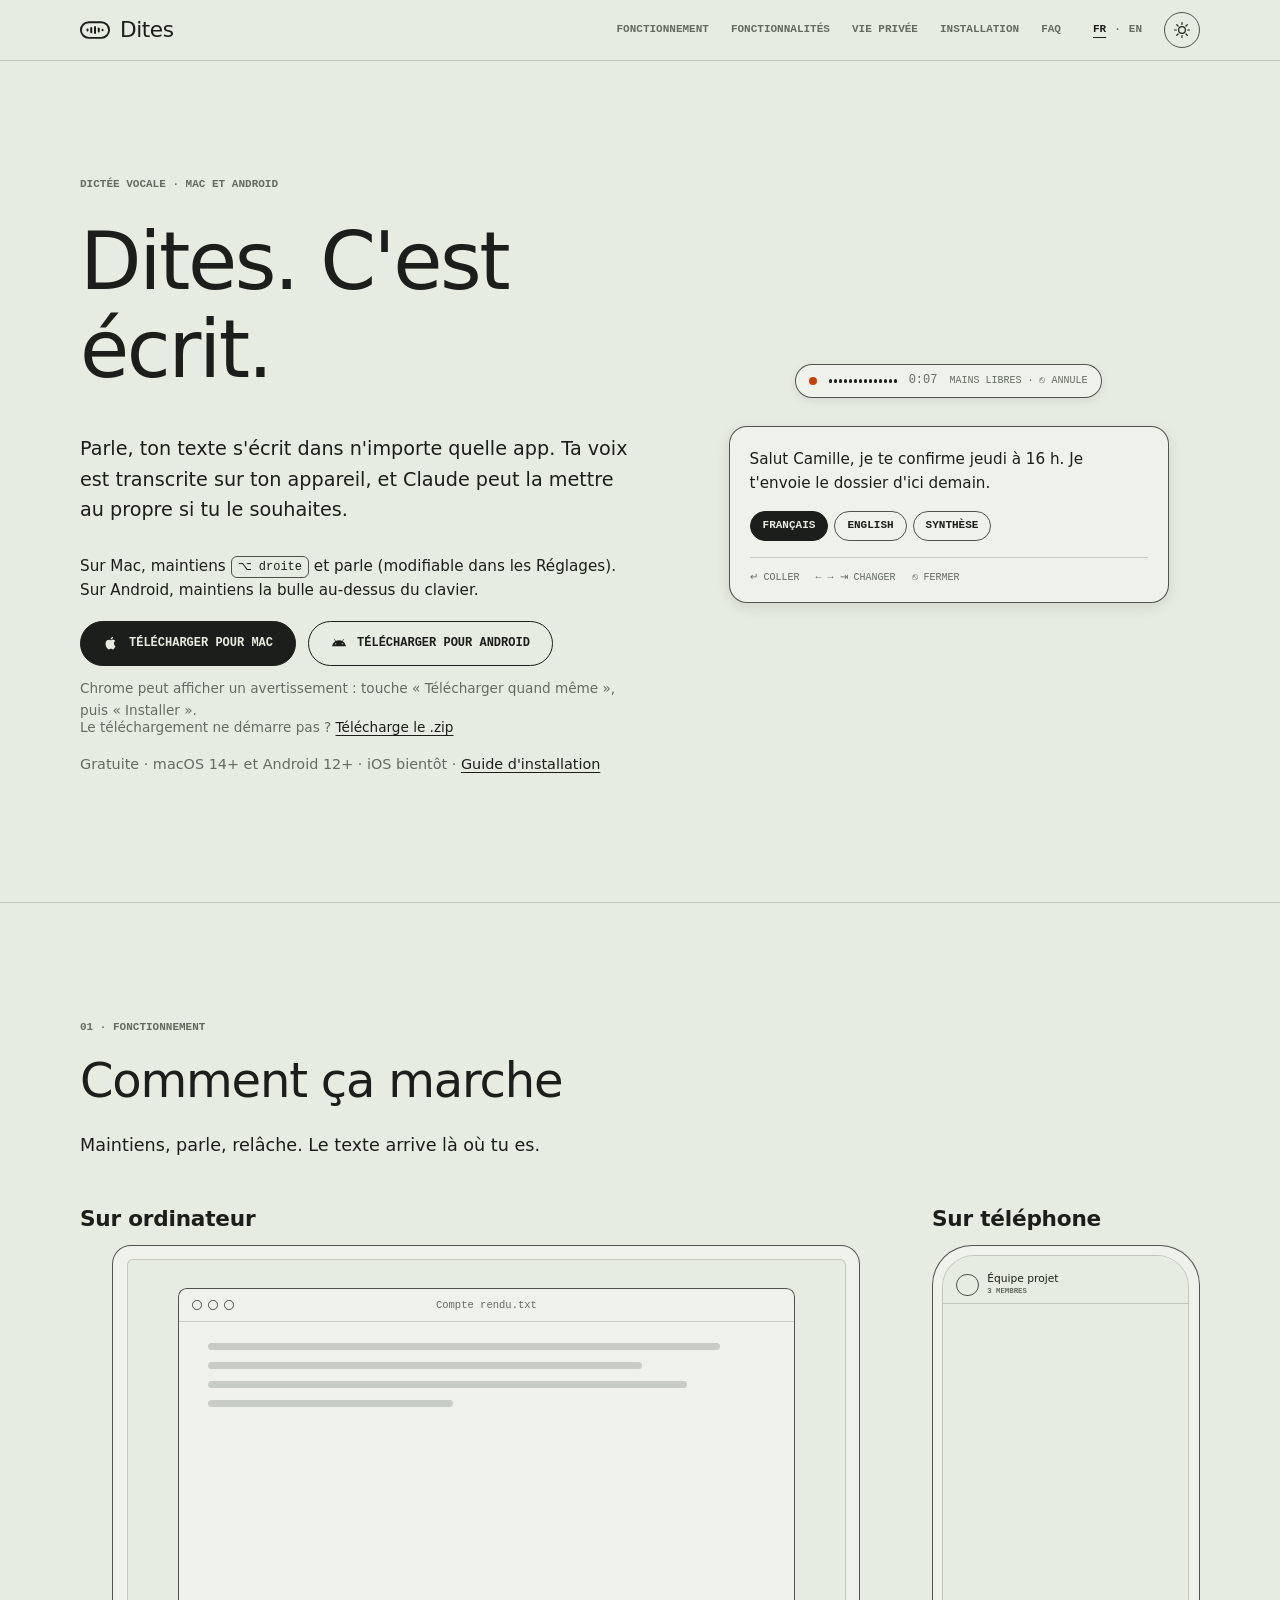
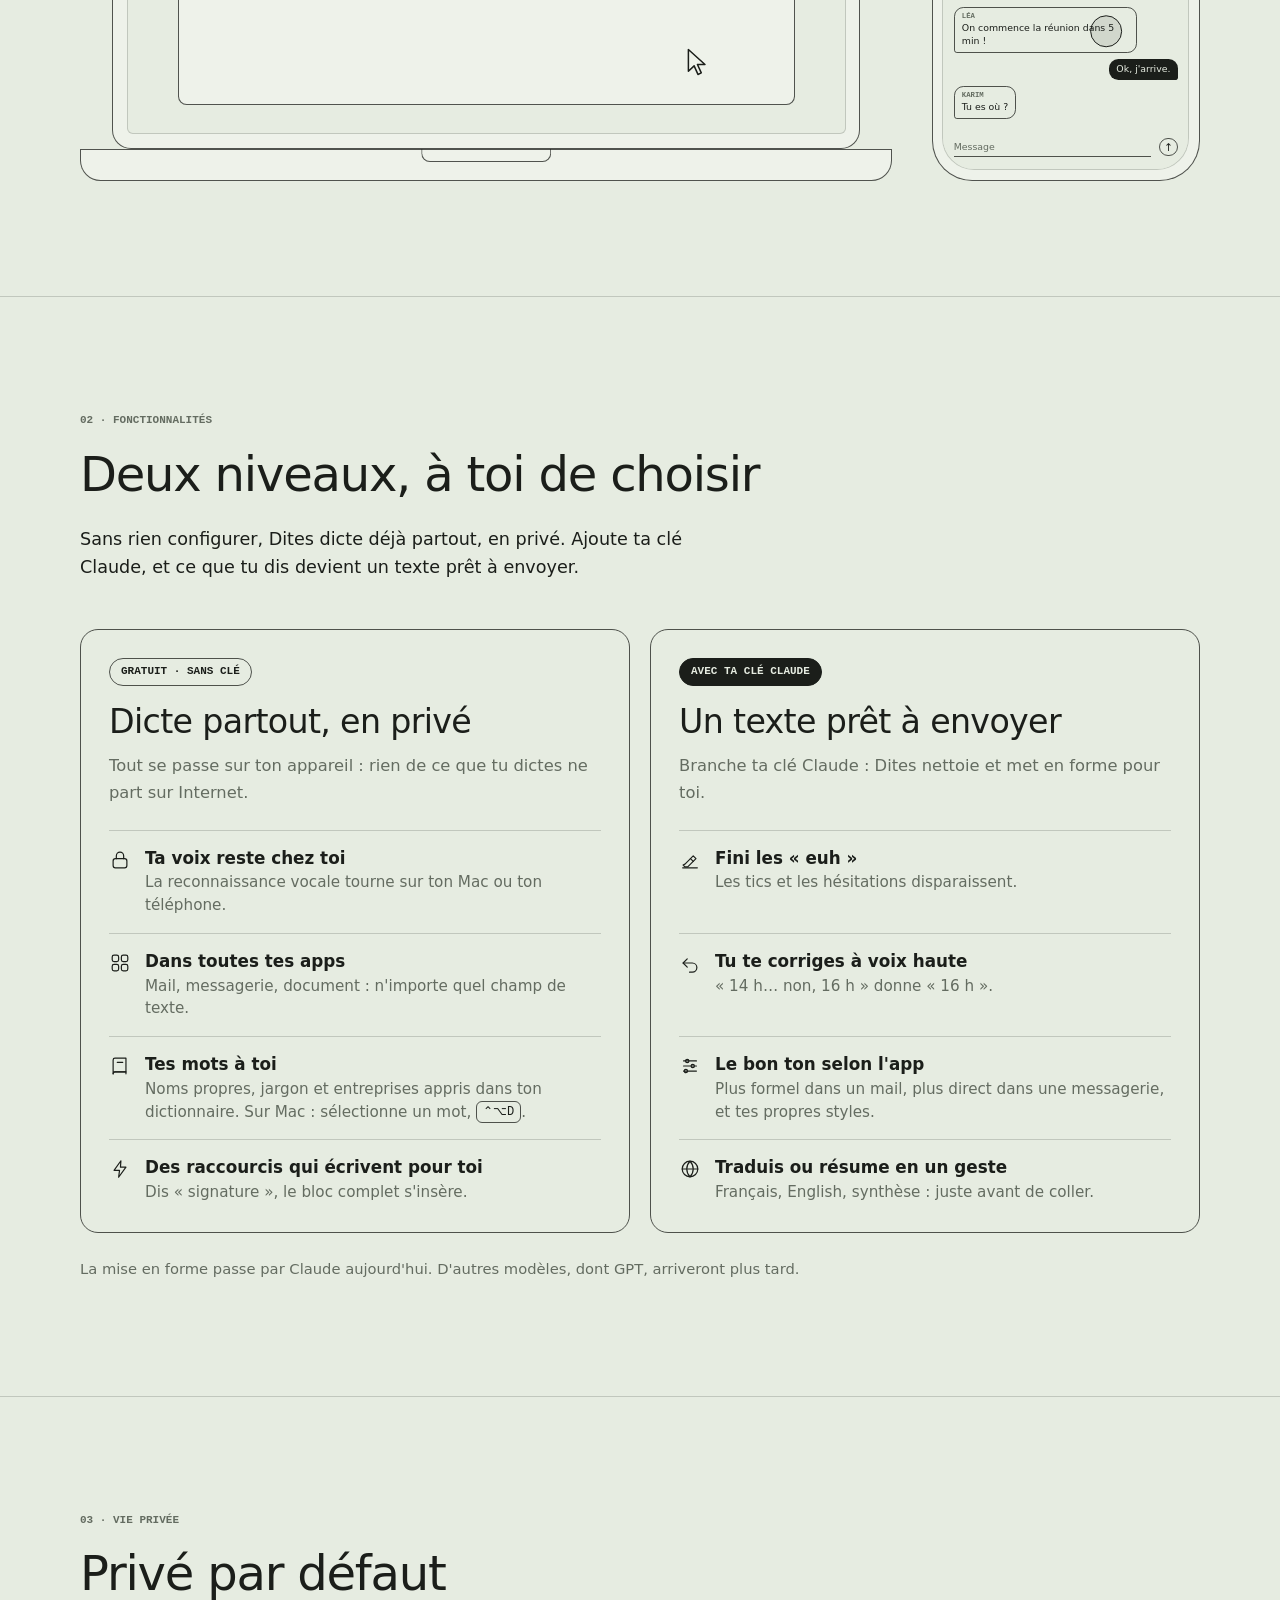
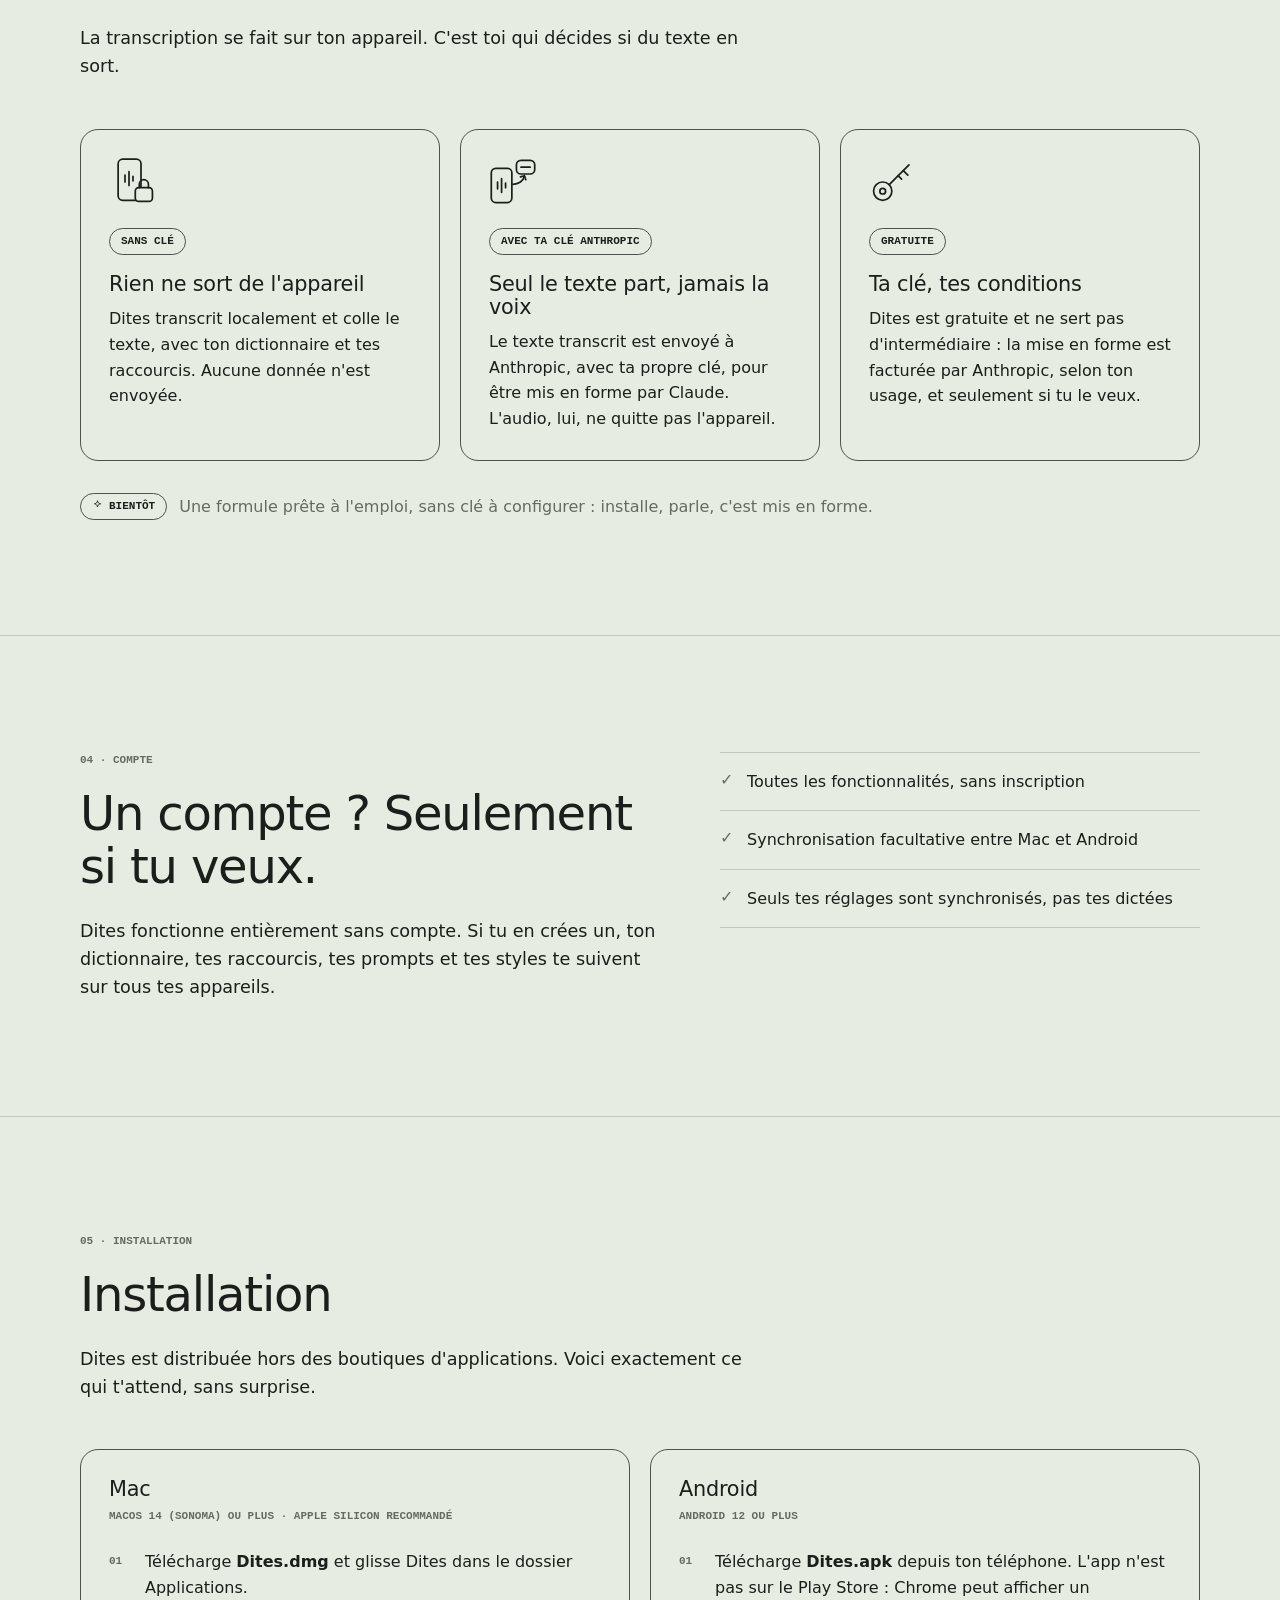
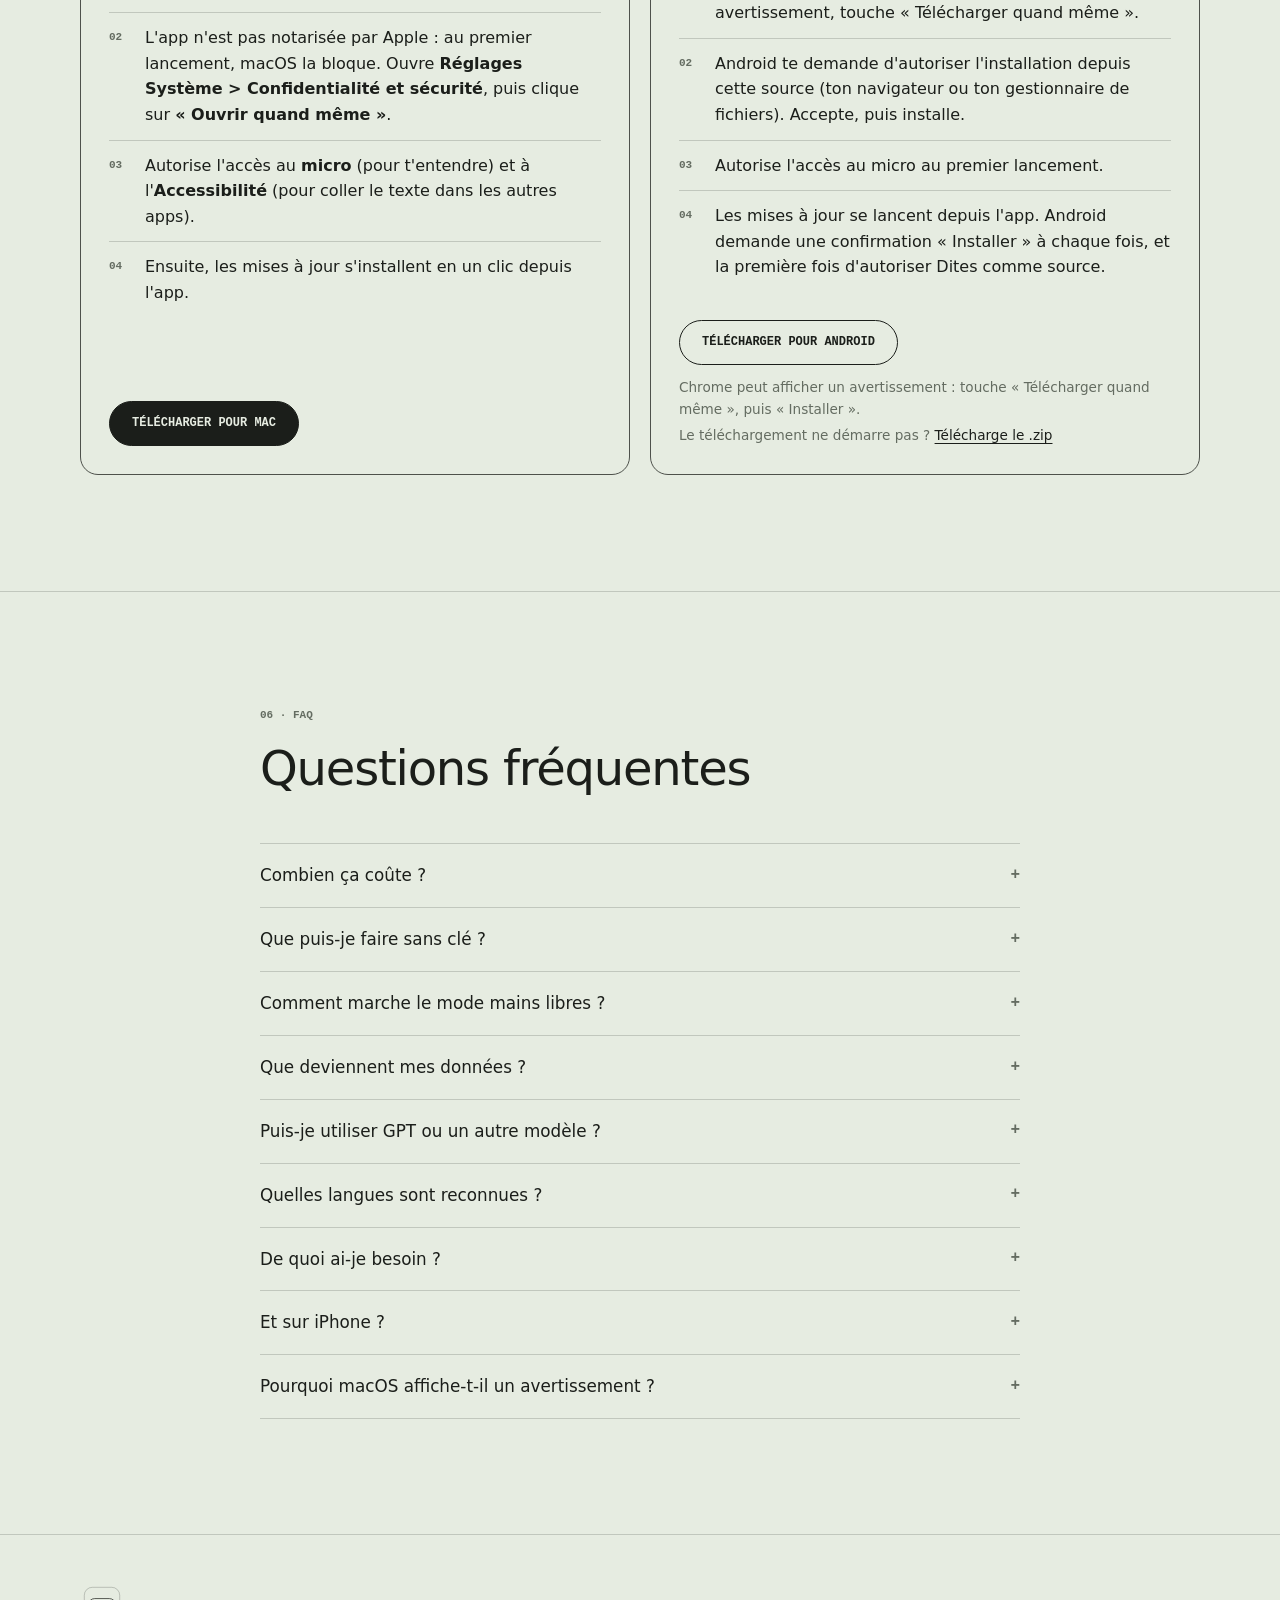
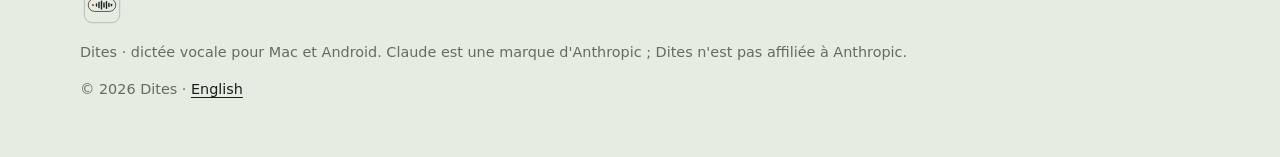
==== commit bb58ac0f: "Aide pour l'avertissement de Chrome sous les boutons Android Ajoute sous « Télécharger pour Android " ====
--- a/index.html
+++ b/index.html
@@ -24,7 +24,7 @@
   <script>
     try { var t = localStorage.getItem("dites-theme"); if (t) document.documentElement.setAttribute("data-theme", t); } catch (e) {}
   </script>
-  <link rel="stylesheet" href="/assets/css/style.css?v=1714596d">
+  <link rel="stylesheet" href="/assets/css/style.css?v=2daf9651">
 </head>
 <body>
   <a class="skip-link" href="#contenu">Aller au contenu</a>
@@ -75,6 +75,7 @@
               Télécharger pour Android
             </a>
           </div>
+          <p class="zip-note zip-help">Chrome peut afficher un avertissement : touche « Télécharger quand même », puis « Installer ».</p>
           <p class="zip-note">Le téléchargement ne démarre pas ? <a data-download="android-zip" href="#installation">Télécharge le .zip</a></p>
           <p class="cta-note">Gratuite · macOS 14+ et Android 12+ · iOS bientôt · <a href="#installation">Guide d'installation</a></p>
         </div>
@@ -310,12 +311,13 @@
             <h3>Android</h3>
             <p class="install-req">Android 12 ou plus</p>
             <ol class="install-steps">
-              <li>Télécharge <strong>Dites.apk</strong> depuis ton téléphone. L'app n'est pas sur le Play Store.</li>
+              <li>Télécharge <strong>Dites.apk</strong> depuis ton téléphone. L'app n'est pas sur le Play Store : Chrome peut afficher un avertissement, touche « Télécharger quand même ».</li>
               <li>Android te demande d'autoriser l'installation depuis cette source (ton navigateur ou ton gestionnaire de fichiers). Accepte, puis installe.</li>
               <li>Autorise l'accès au micro au premier lancement.</li>
               <li>Les mises à jour se lancent depuis l'app. Android demande une confirmation « Installer » à chaque fois, et la première fois d'autoriser Dites comme source.</li>
             </ol>
             <a class="btn btn-secondary" data-download="android" href="#installation">Télécharger pour Android</a>
+            <p class="zip-note zip-help">Chrome peut afficher un avertissement : touche « Télécharger quand même », puis « Installer ».</p>
             <p class="zip-note">Le téléchargement ne démarre pas ? <a data-download="android-zip" href="#installation">Télécharge le .zip</a></p>
           </article>
         </div>
@@ -379,8 +381,8 @@
     </div>
   </footer>
 
-  <script src="/assets/js/config.js?v=1714596d"></script>
-  <script src="/assets/js/main.js?v=1714596d"></script>
-  <script src="/assets/js/demos.js?v=1714596d"></script>
+  <script src="/assets/js/config.js?v=2daf9651"></script>
+  <script src="/assets/js/main.js?v=2daf9651"></script>
+  <script src="/assets/js/demos.js?v=2daf9651"></script>
 </body>
 </html>
--- a/assets/css/style.css
+++ b/assets/css/style.css
@@ -193,6 +193,8 @@
 .cta-note { color: var(--muted); font-size: 0.9rem; }
 .zip-note { margin: -6px 0 14px; color: var(--muted); font-size: 0.85rem; }
 .install-card .zip-note { margin: 12px 0 0; }
+.zip-note.zip-help { margin-bottom: 2px; }
+.install-card .zip-note + .zip-note { margin-top: 2px; }
 
 .hero-visual { display: grid; gap: 28px; justify-items: center; }
 
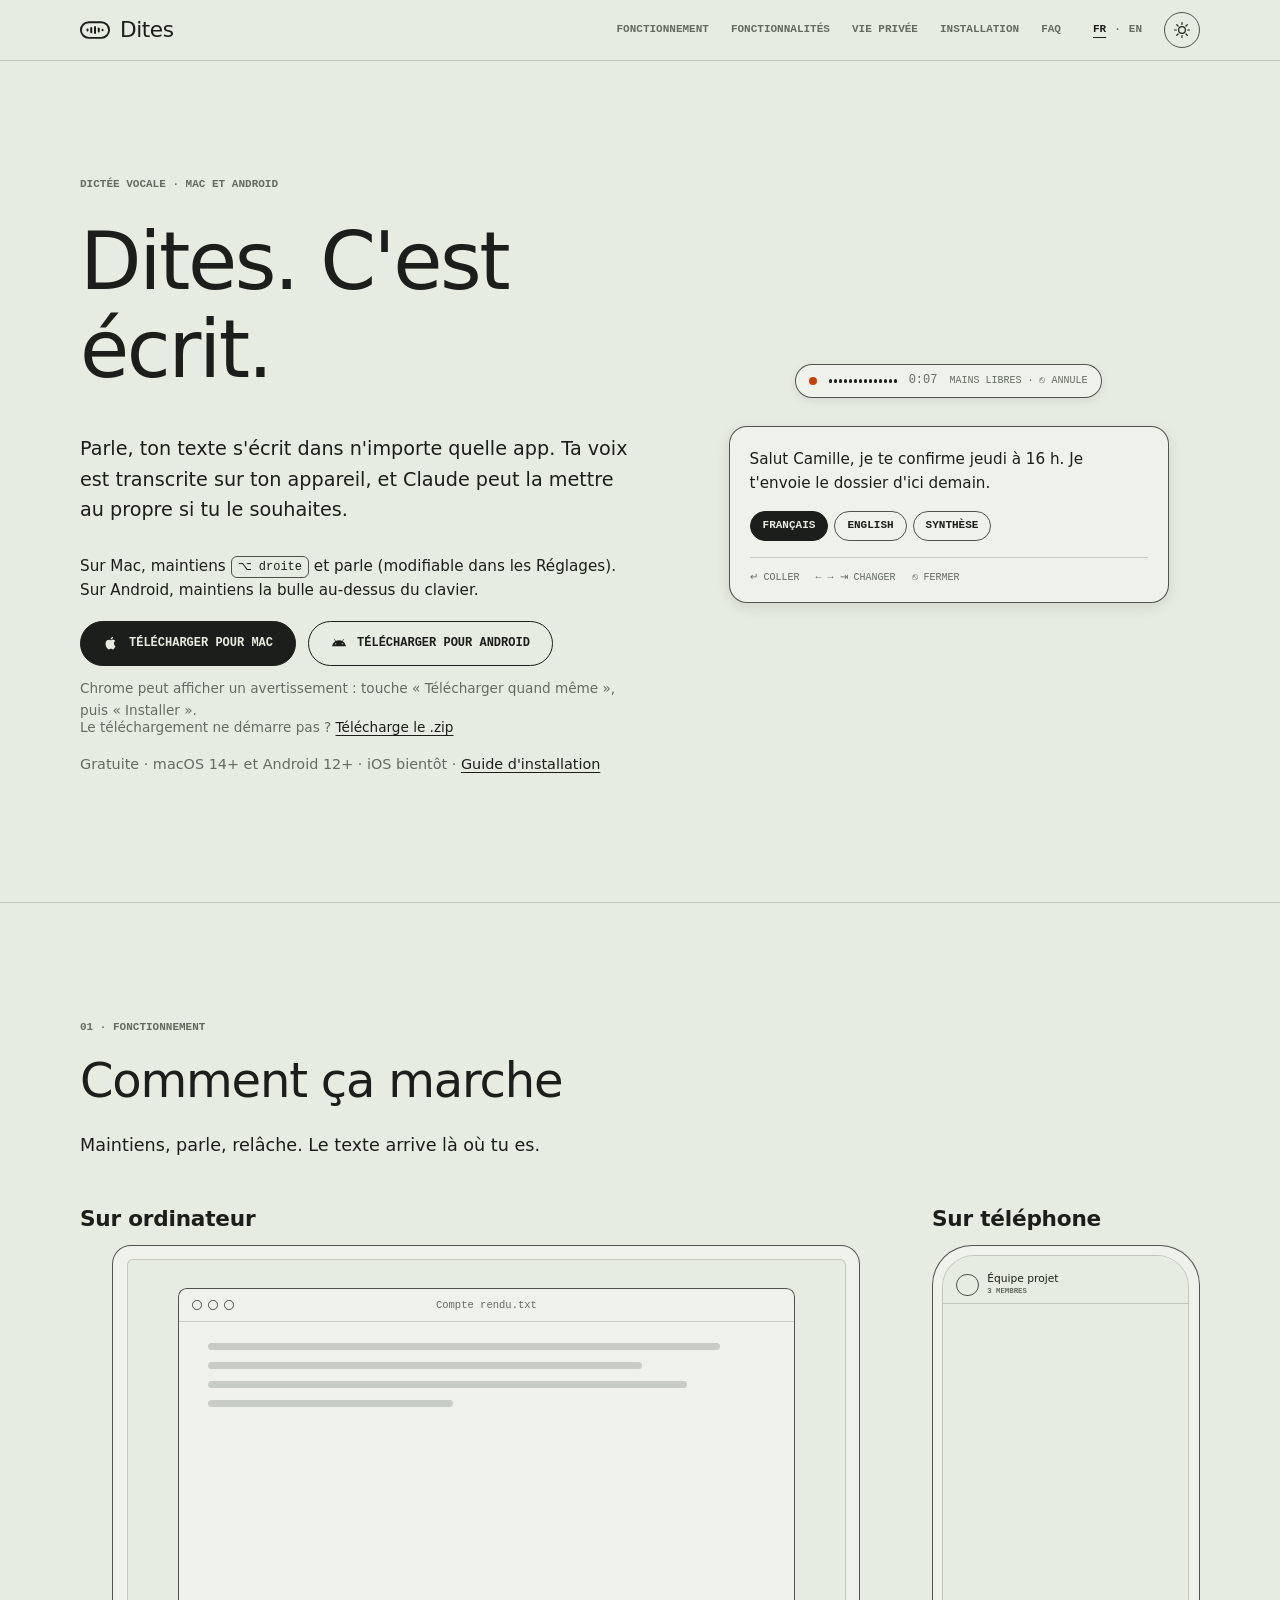
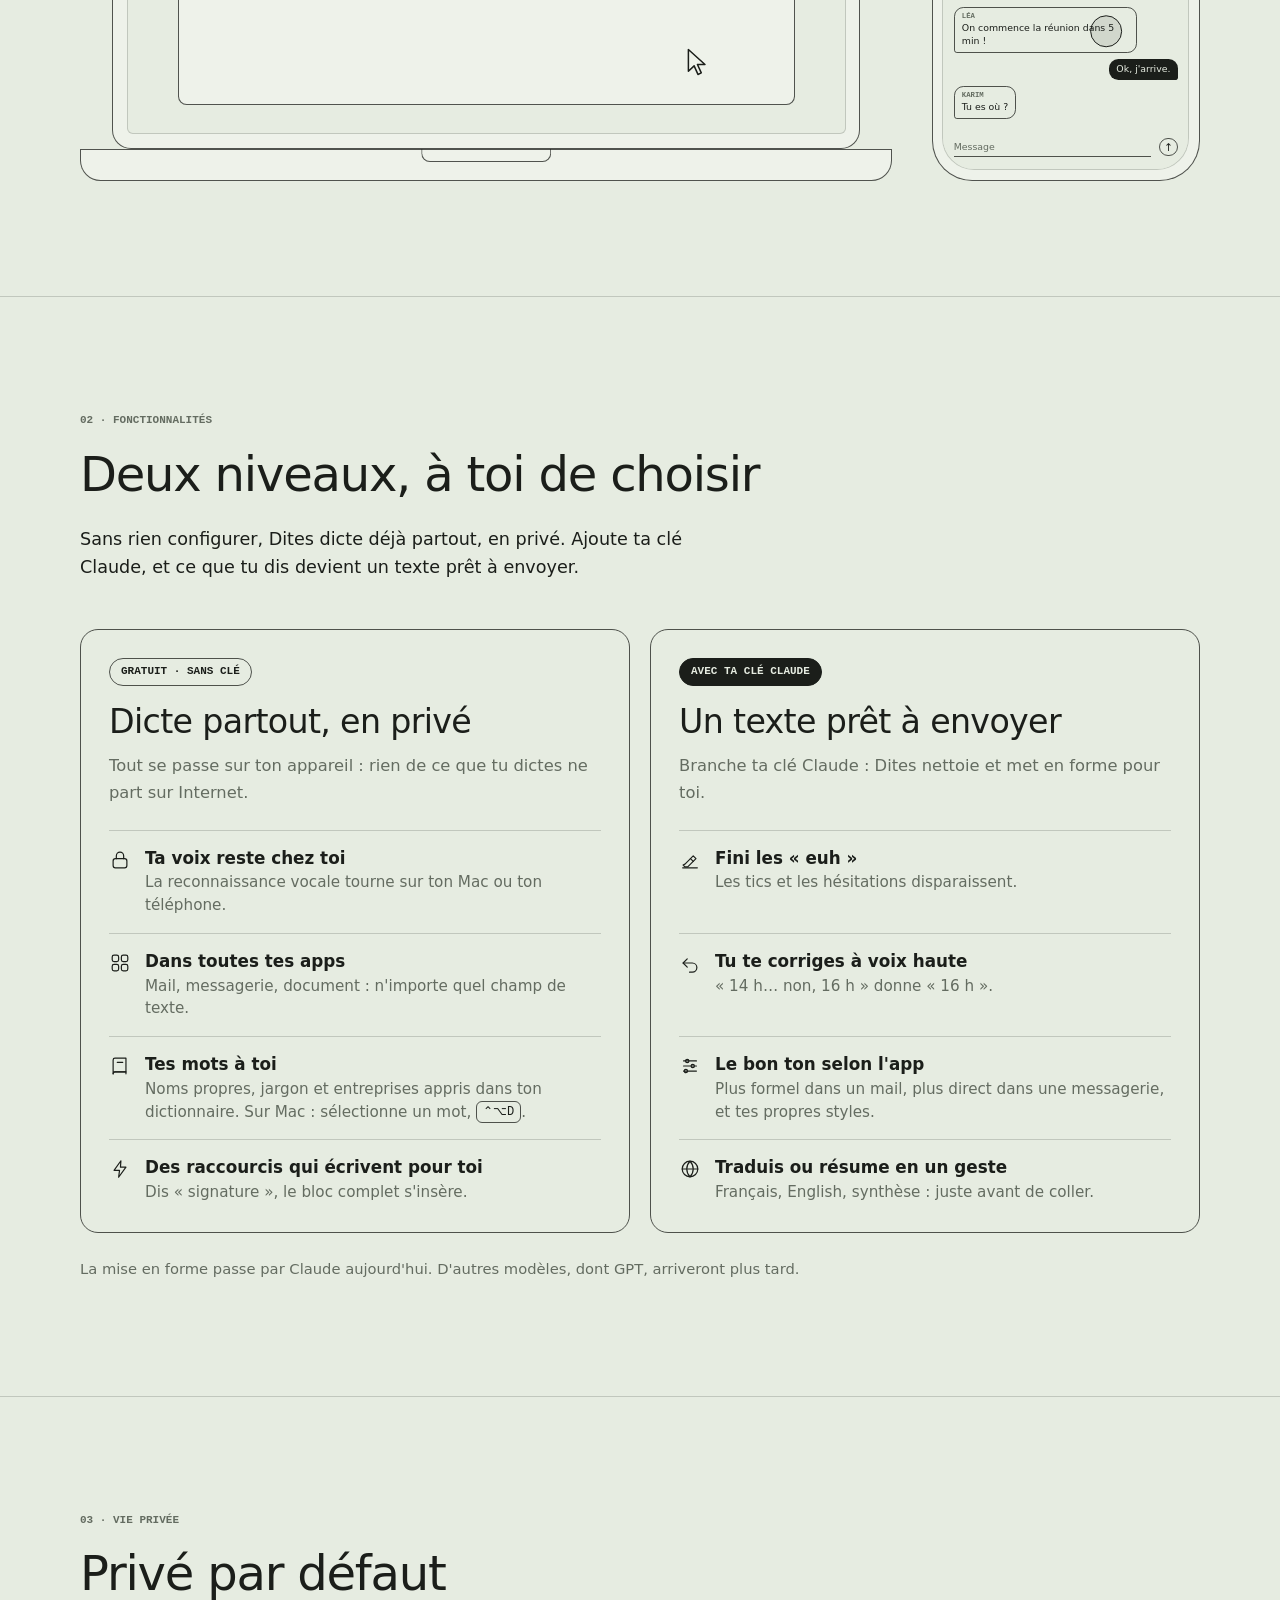
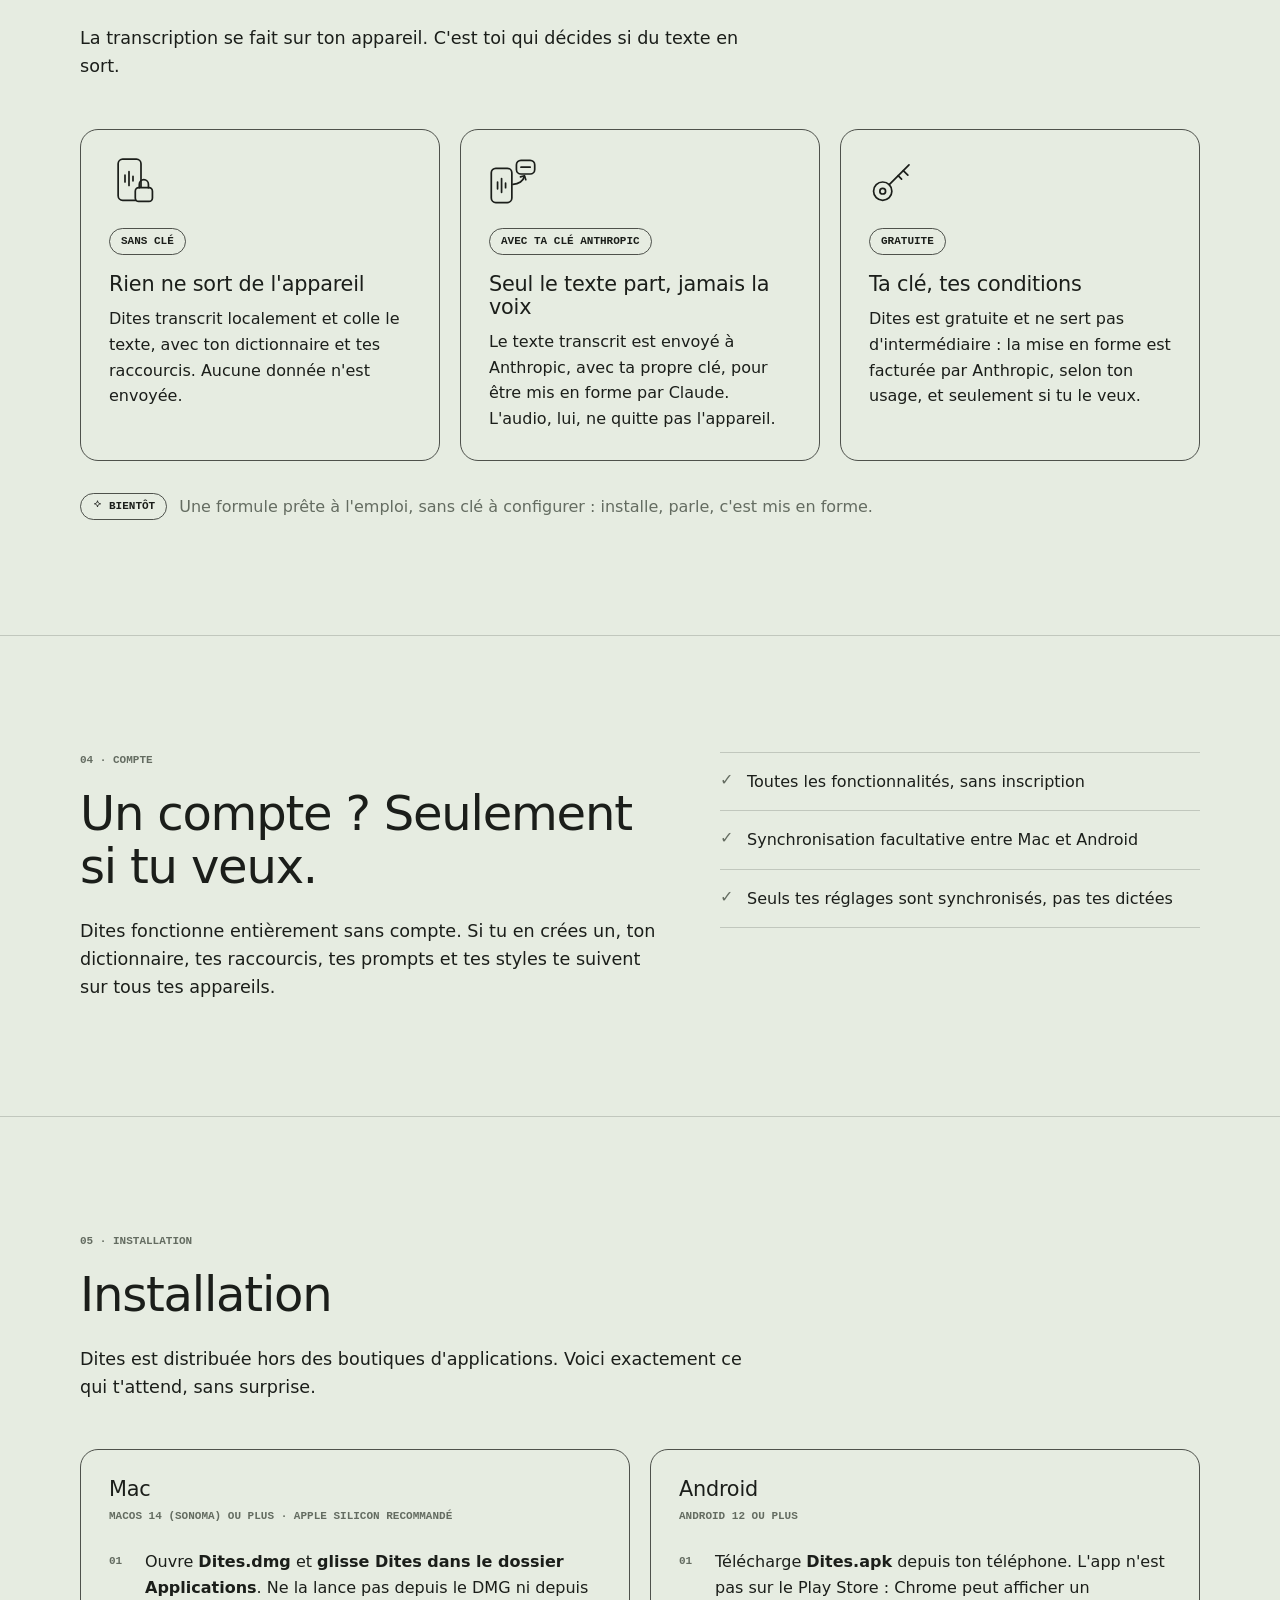
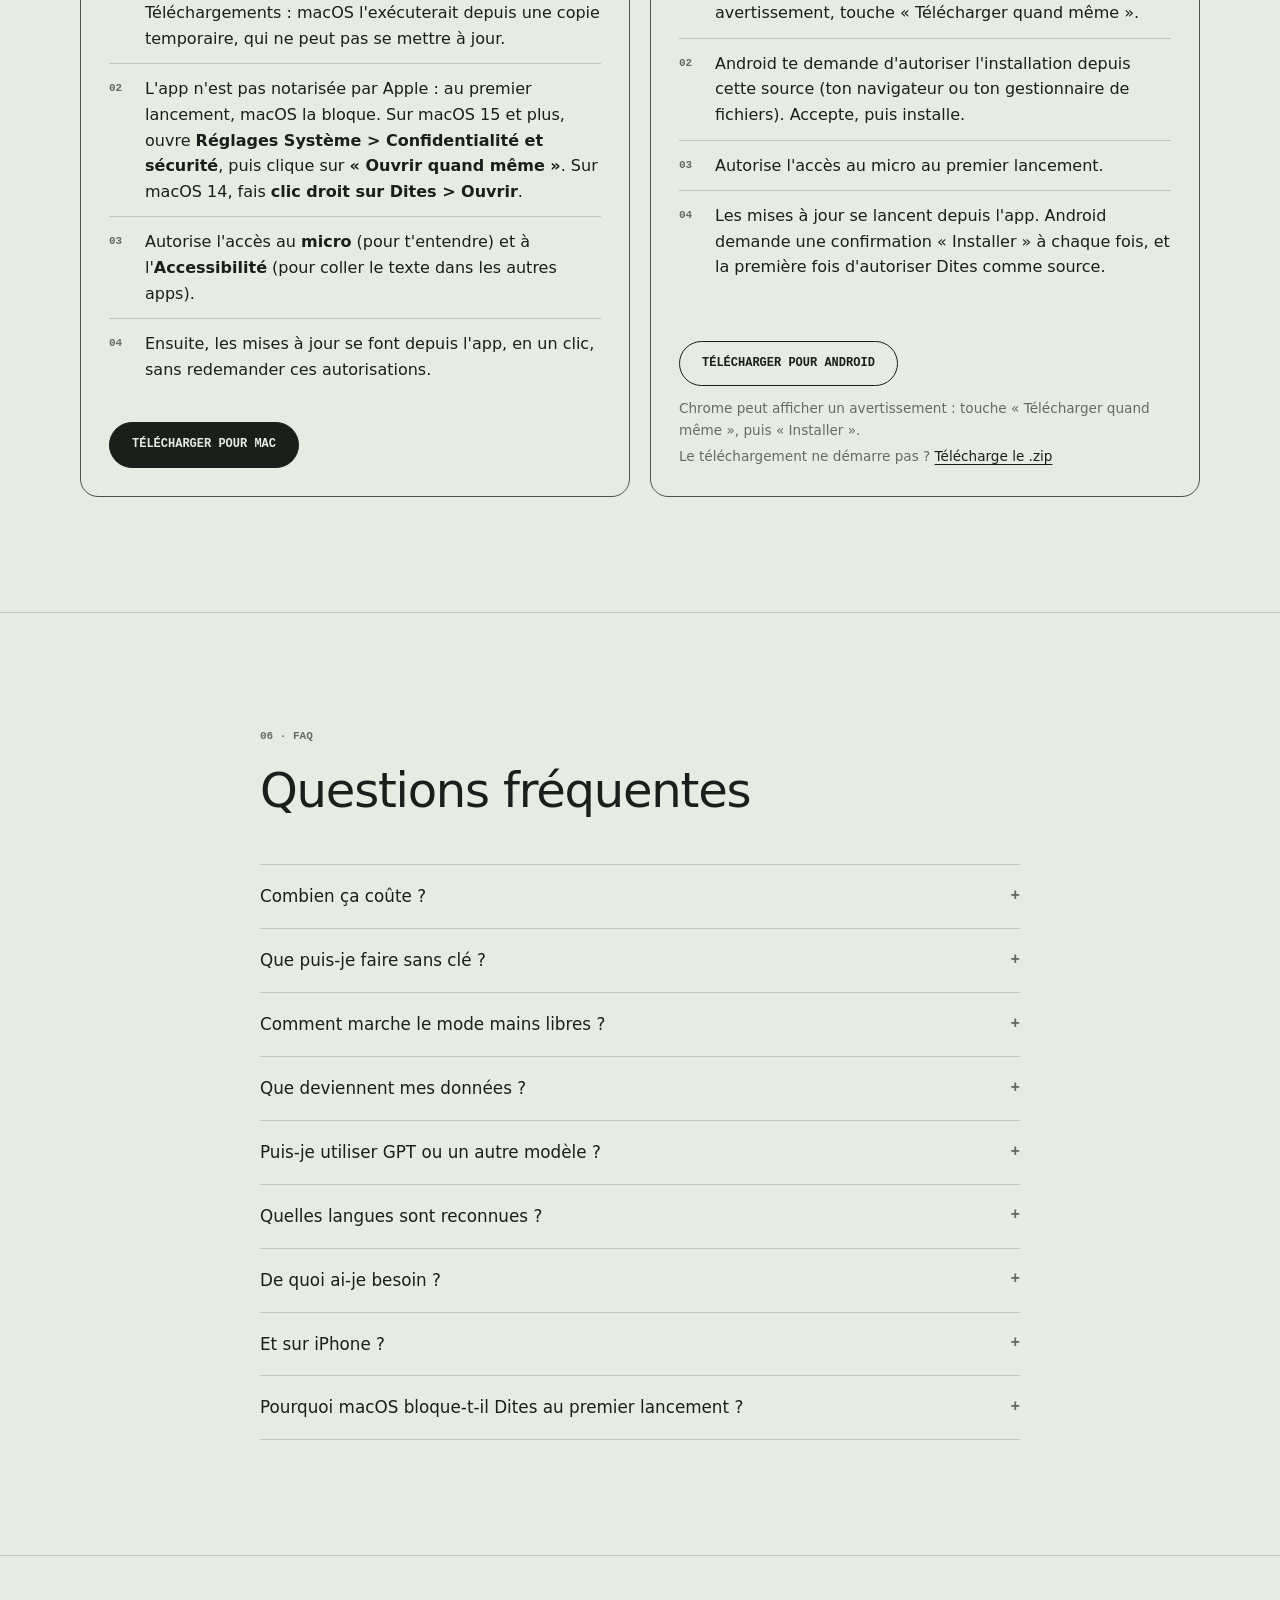
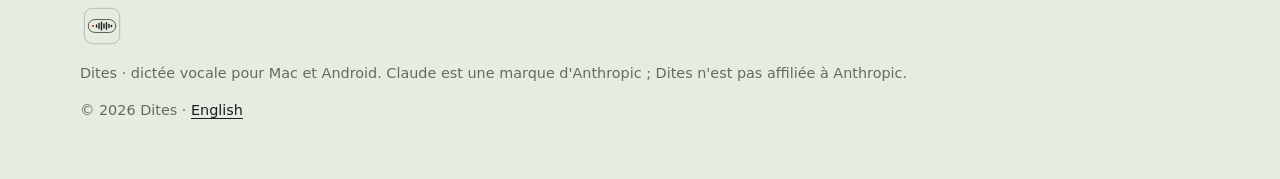
==== commit 5aab40df: "Installation Mac : glisser dans Applications, ouverture selon macOS Précise qu'il faut glisser Dites" ====
--- a/index.html
+++ b/index.html
@@ -300,10 +300,10 @@
             <h3>Mac</h3>
             <p class="install-req">macOS 14 (Sonoma) ou plus · Apple Silicon recommandé</p>
             <ol class="install-steps">
-              <li>Télécharge <strong>Dites.dmg</strong> et glisse Dites dans le dossier Applications.</li>
-              <li>L'app n'est pas notarisée par Apple : au premier lancement, macOS la bloque. Ouvre <strong>Réglages Système &gt; Confidentialité et sécurité</strong>, puis clique sur <strong>« Ouvrir quand même »</strong>.</li>
+              <li>Ouvre <strong>Dites.dmg</strong> et <strong>glisse Dites dans le dossier Applications</strong>. Ne la lance pas depuis le DMG ni depuis Téléchargements : macOS l'exécuterait depuis une copie temporaire, qui ne peut pas se mettre à jour.</li>
+              <li>L'app n'est pas notarisée par Apple : au premier lancement, macOS la bloque. Sur macOS 15 et plus, ouvre <strong>Réglages Système &gt; Confidentialité et sécurité</strong>, puis clique sur <strong>« Ouvrir quand même »</strong>. Sur macOS 14, fais <strong>clic droit sur Dites &gt; Ouvrir</strong>.</li>
               <li>Autorise l'accès au <strong>micro</strong> (pour t'entendre) et à l'<strong>Accessibilité</strong> (pour coller le texte dans les autres apps).</li>
-              <li>Ensuite, les mises à jour s'installent en un clic depuis l'app.</li>
+              <li>Ensuite, les mises à jour se font depuis l'app, en un clic, sans redemander ces autorisations.</li>
             </ol>
             <a class="btn btn-primary" data-download="mac" href="#installation">Télécharger pour Mac</a>
           </article>
@@ -365,8 +365,8 @@
             <p>La version iOS est en préparation.</p>
           </details>
           <details>
-            <summary>Pourquoi macOS affiche-t-il un avertissement ?</summary>
-            <p>Dites n'est pas encore notarisée par Apple. macOS bloque donc le premier lancement par précaution. La marche à suivre est détaillée dans la section <a href="#installation">Installation</a>.</p>
+            <summary>Pourquoi macOS bloque-t-il Dites au premier lancement ?</summary>
+            <p>Dites n'est pas notarisée par Apple : il faudrait un compte développeur Apple payant. L'app est signée et vérifiable, et tu ne l'autorises qu'une fois. La marche à suivre est dans la section <a href="#installation">Installation</a>.</p>
           </details>
         </div>
       </div>
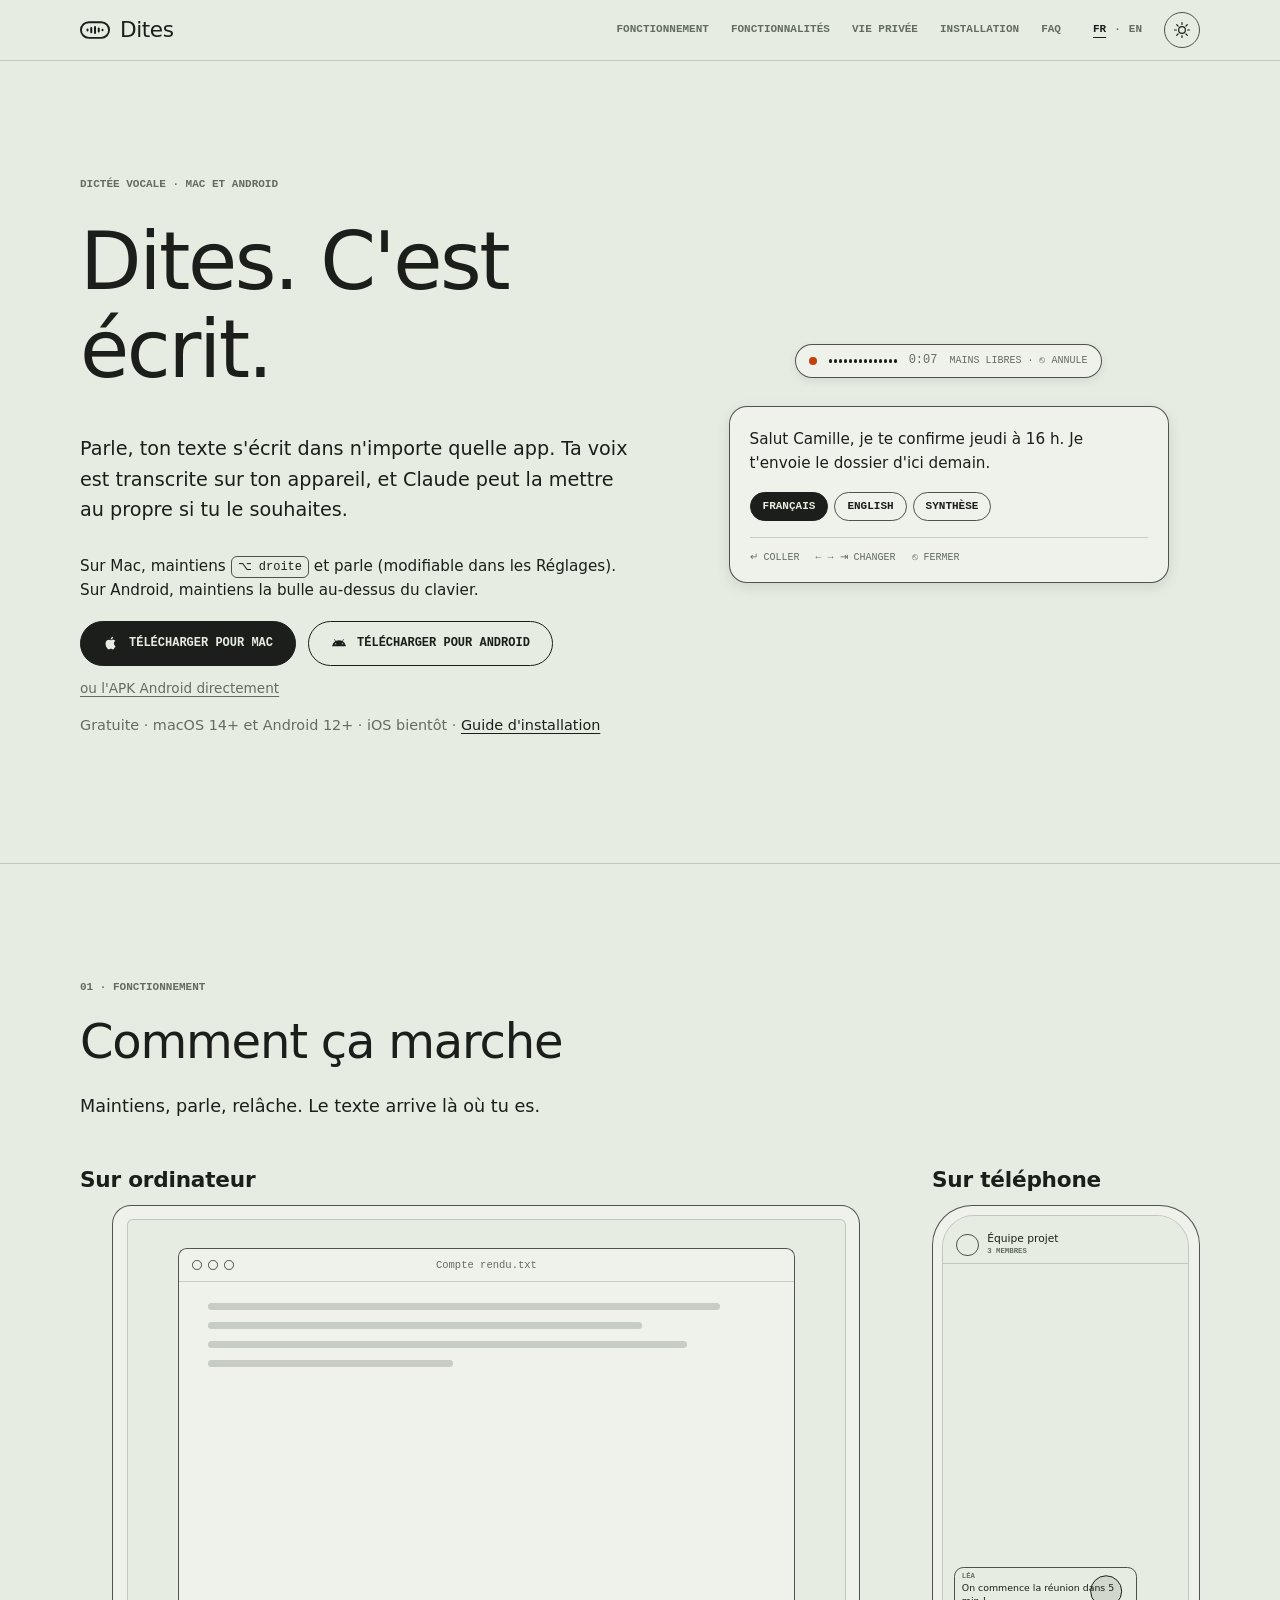
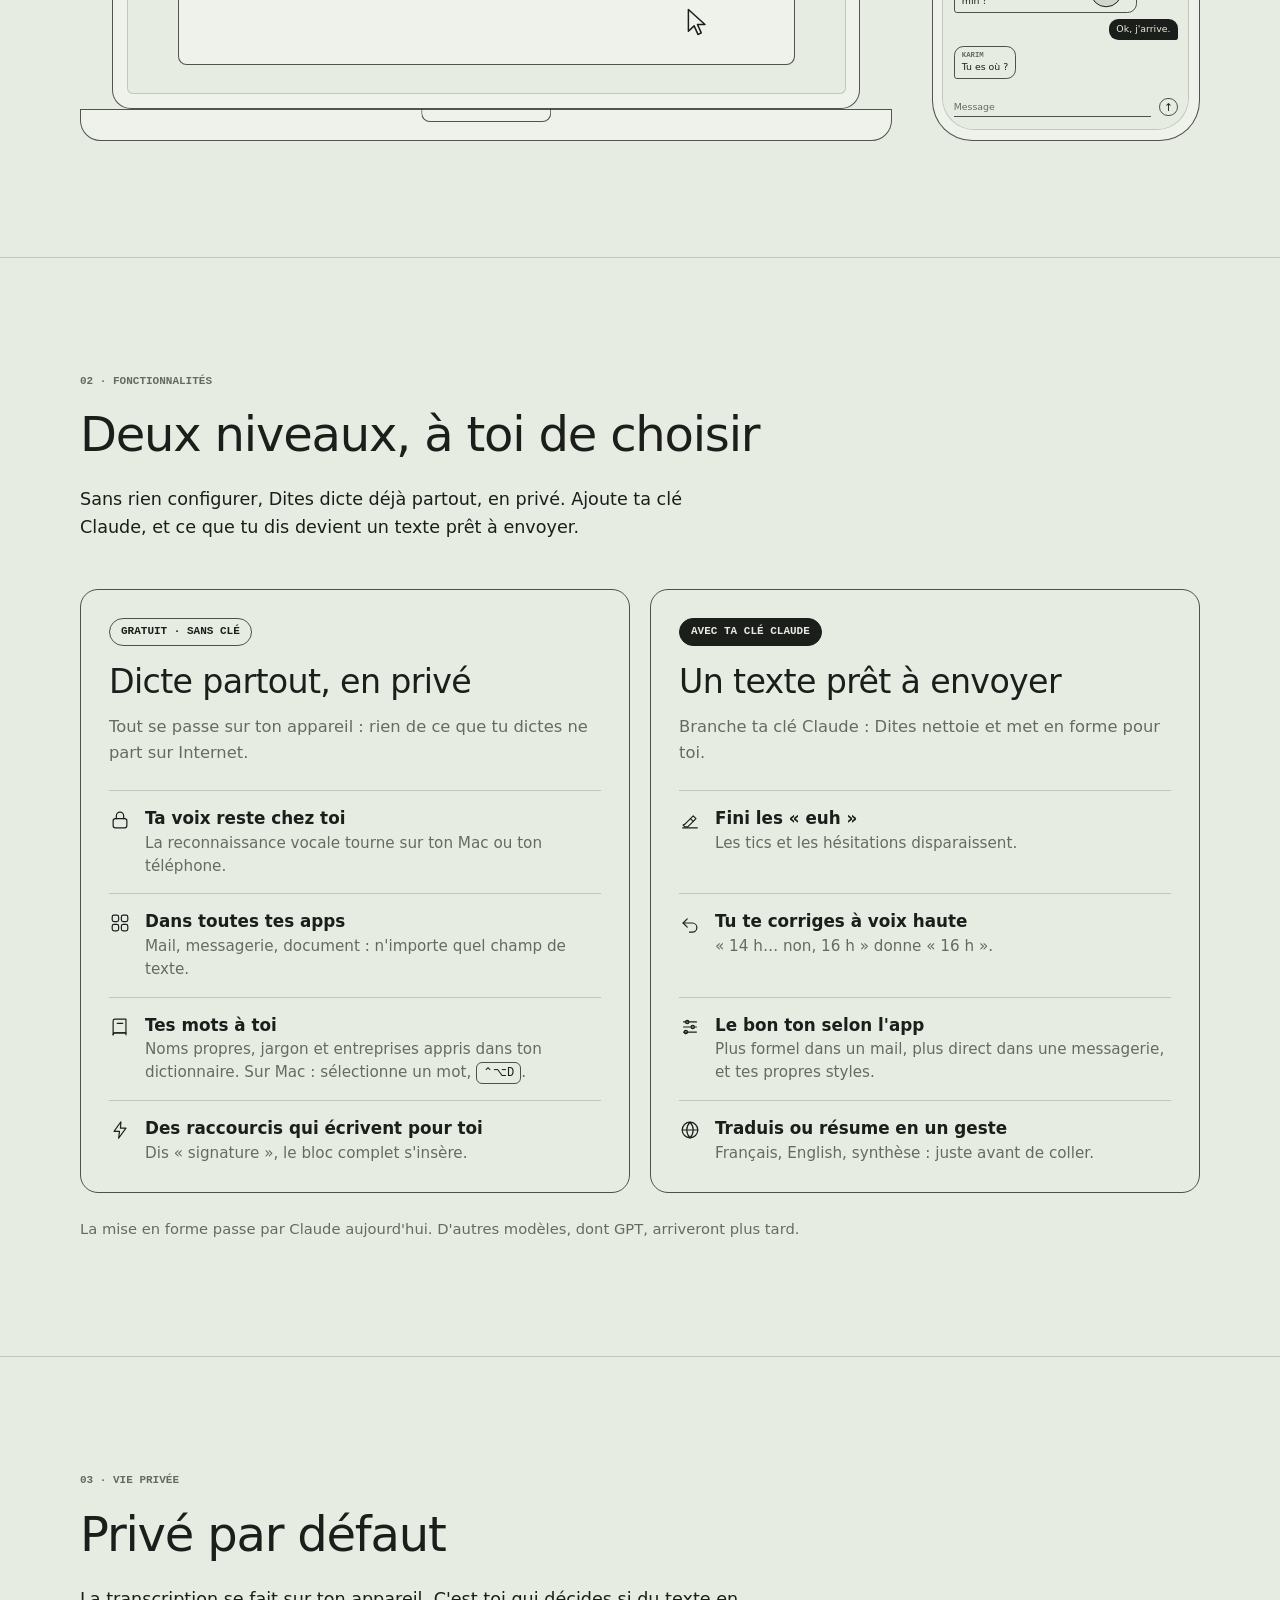
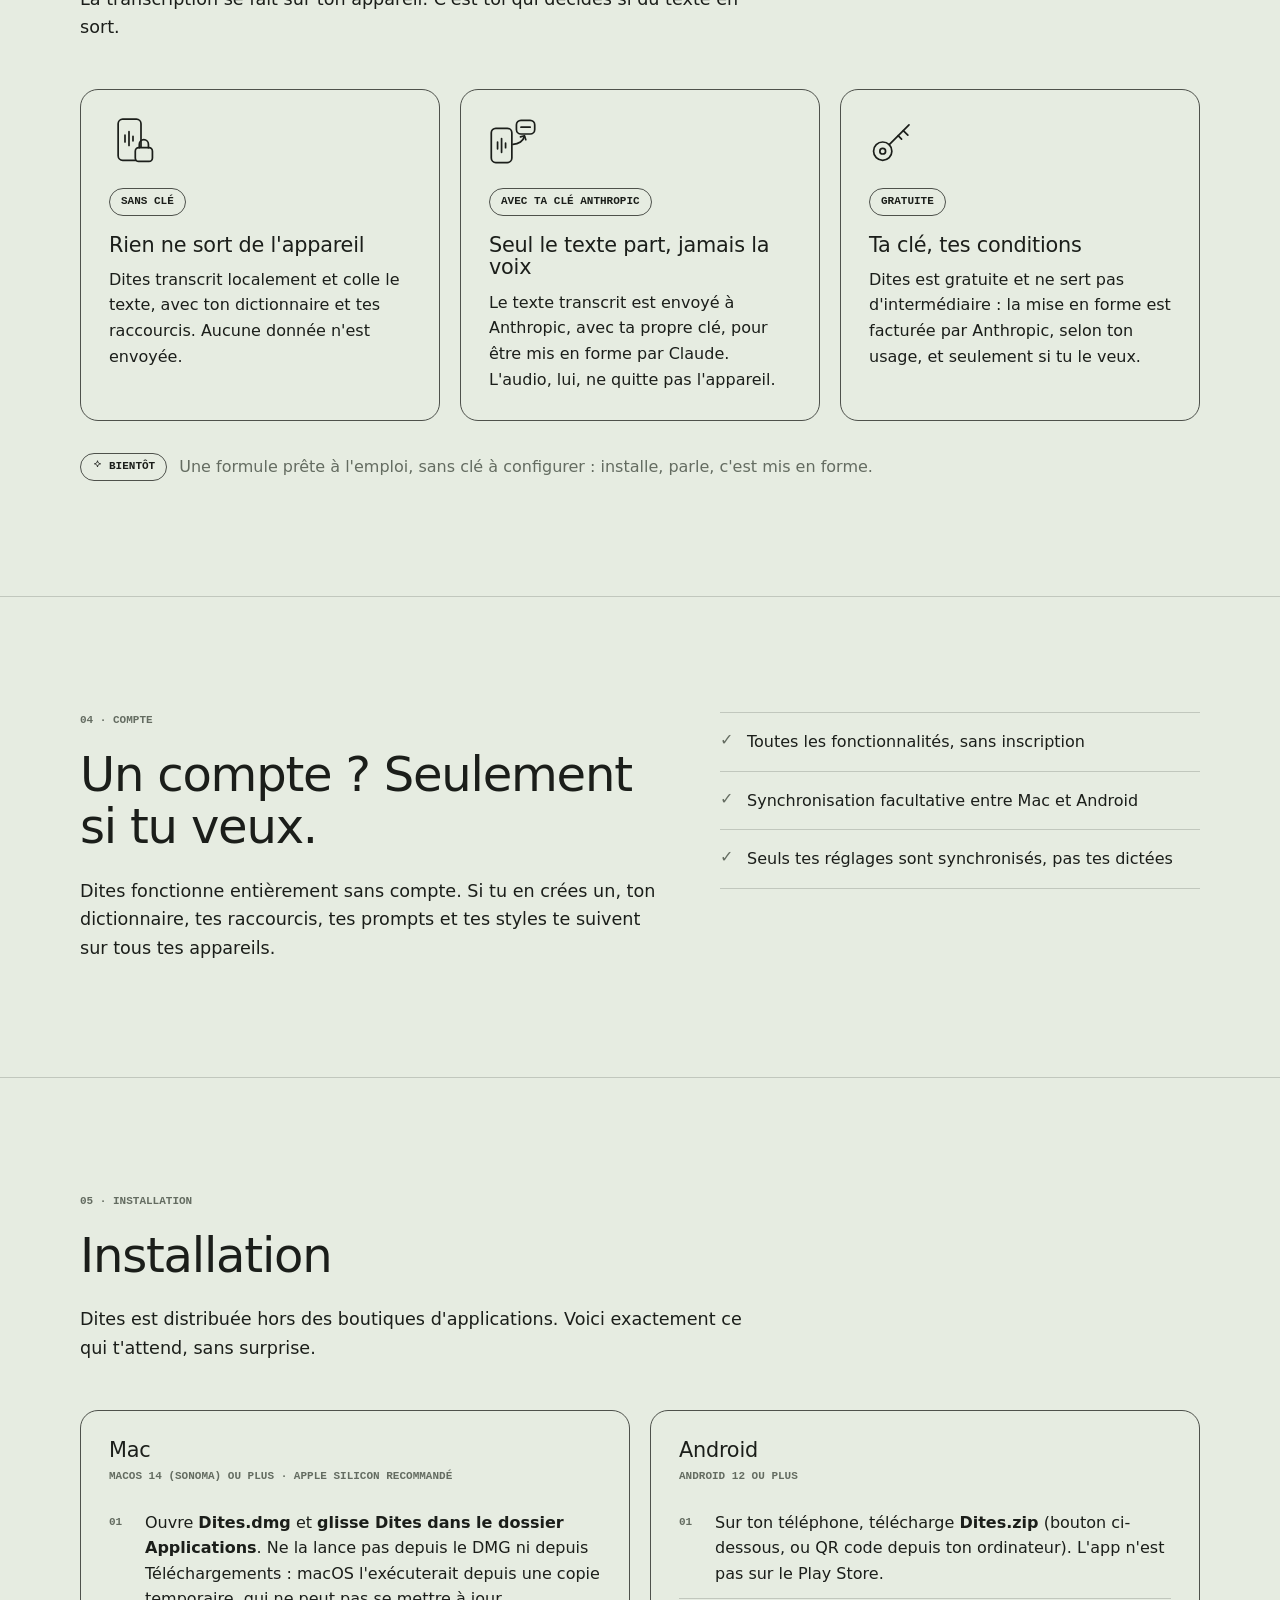
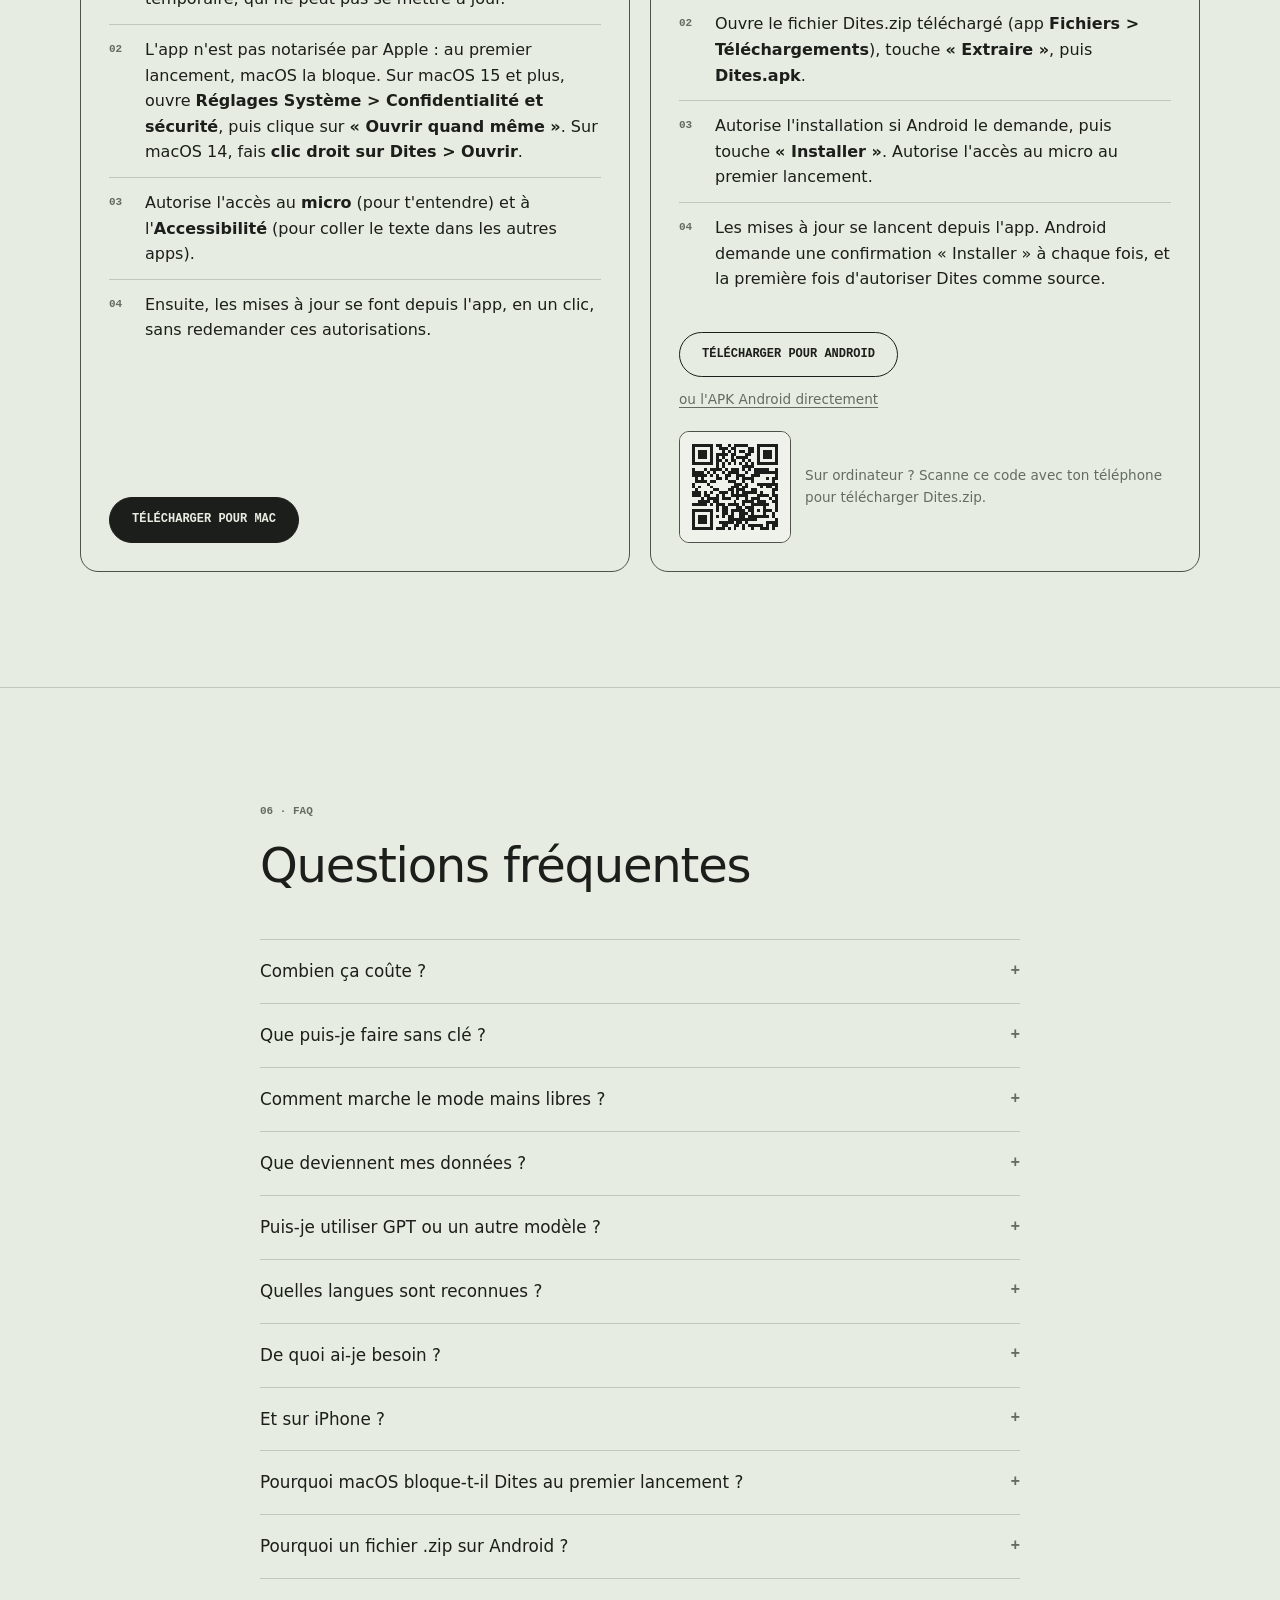
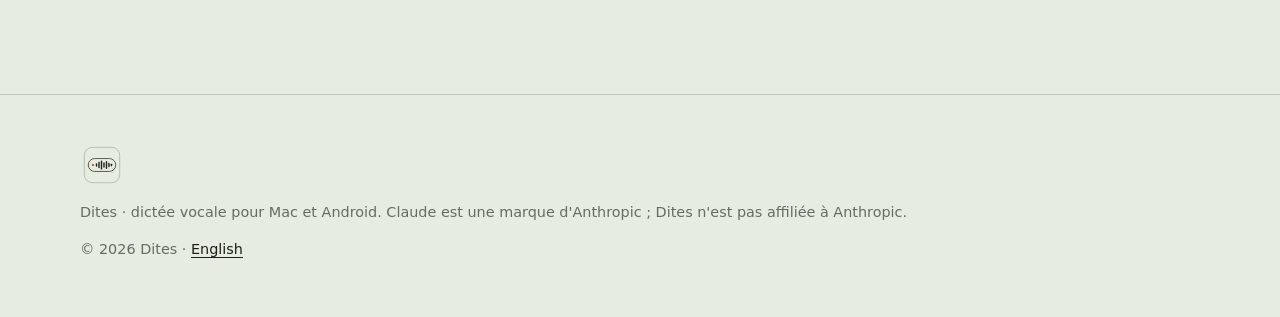
==== commit 88aa6056: "Android : parcours par le .zip, étapes d'extraction et QR code Chrome restait bloqué à la fin du tél" ====
--- a/index.html
+++ b/index.html
@@ -24,7 +24,7 @@
   <script>
     try { var t = localStorage.getItem("dites-theme"); if (t) document.documentElement.setAttribute("data-theme", t); } catch (e) {}
   </script>
-  <link rel="stylesheet" href="/assets/css/style.css?v=2daf9651">
+  <link rel="stylesheet" href="/assets/css/style.css?v=9c54d2f9">
 </head>
 <body>
   <a class="skip-link" href="#contenu">Aller au contenu</a>
@@ -66,17 +66,17 @@
           <p class="lead">Parle, ton texte s'écrit dans n'importe quelle app. Ta voix est transcrite sur ton appareil, et Claude peut la mettre au propre si tu le souhaites.</p>
           <p class="shortcut-note">Sur Mac, maintiens <span class="key">⌥ droite</span> et parle (modifiable dans les Réglages). Sur Android, maintiens la bulle au-dessus du clavier.</p>
           <div class="cta-row">
-            <a class="btn btn-primary" data-download="mac" href="#installation">
+            <a class="btn btn-primary" data-download="mac" href="/download/mac">
               <svg viewBox="0 0 24 24" aria-hidden="true"><path d="M16.4 12.6c0-2.4 2-3.5 2-3.6-1.1-1.6-2.8-1.8-3.4-1.8-1.4-.2-2.8.8-3.5.8s-1.8-.8-3-.8C6.9 7.3 5.4 8.2 4.6 9.6c-1.7 2.9-.4 7.2 1.2 9.6.8 1.2 1.7 2.4 2.9 2.4 1.2-.1 1.6-.8 3-.8s1.8.8 3 .8c1.3 0 2.1-1.2 2.8-2.3.9-1.3 1.3-2.6 1.3-2.7 0 0-2.4-.9-2.4-3.9zM14.1 5.5c.6-.8 1.1-1.8 1-2.9-.9 0-2.1.6-2.7 1.4-.6.7-1.1 1.8-1 2.8 1 .1 2.1-.5 2.7-1.3z"/></svg>
               Télécharger pour Mac
             </a>
-            <a class="btn btn-secondary" data-download="android" href="#installation">
+            <a class="btn btn-secondary" data-download="android" href="/download/android.zip">
               <svg viewBox="0 0 24 24" aria-hidden="true"><path d="M17.6 9.5l1.7-3a.4.4 0 0 0-.7-.4l-1.8 3A10.6 10.6 0 0 0 12 8c-1.7 0-3.3.4-4.8 1.1l-1.8-3a.4.4 0 0 0-.7.4l1.7 3A9.6 9.6 0 0 0 1.5 17h21a9.6 9.6 0 0 0-4.9-7.5zM7 14.2a1 1 0 1 1 0-2 1 1 0 0 1 0 2zm10 0a1 1 0 1 1 0-2 1 1 0 0 1 0 2z"/></svg>
               Télécharger pour Android
             </a>
           </div>
-          <p class="zip-note zip-help">Chrome peut afficher un avertissement : touche « Télécharger quand même », puis « Installer ».</p>
-          <p class="zip-note">Le téléchargement ne démarre pas ? <a data-download="android-zip" href="#installation">Télécharge le .zip</a></p>
+          <p class="apk-alt"><a data-download="android-apk" href="/download/android">ou l'APK Android directement</a></p>
+          <ol class="android-steps" aria-label="Après le téléchargement sur Android"><li>Ouvre le fichier <strong>Dites.zip</strong> téléchargé (app Fichiers &gt; Téléchargements).</li><li>Touche « Extraire », puis <strong>Dites.apk</strong>.</li><li>Autorise l'installation si Android le demande, puis « Installer ».</li></ol>
           <p class="cta-note">Gratuite · macOS 14+ et Android 12+ · iOS bientôt · <a href="#installation">Guide d'installation</a></p>
         </div>
 
@@ -305,20 +305,20 @@
               <li>Autorise l'accès au <strong>micro</strong> (pour t'entendre) et à l'<strong>Accessibilité</strong> (pour coller le texte dans les autres apps).</li>
               <li>Ensuite, les mises à jour se font depuis l'app, en un clic, sans redemander ces autorisations.</li>
             </ol>
-            <a class="btn btn-primary" data-download="mac" href="#installation">Télécharger pour Mac</a>
+            <a class="btn btn-primary" data-download="mac" href="/download/mac">Télécharger pour Mac</a>
           </article>
           <article class="card install-card">
             <h3>Android</h3>
             <p class="install-req">Android 12 ou plus</p>
             <ol class="install-steps">
-              <li>Télécharge <strong>Dites.apk</strong> depuis ton téléphone. L'app n'est pas sur le Play Store : Chrome peut afficher un avertissement, touche « Télécharger quand même ».</li>
-              <li>Android te demande d'autoriser l'installation depuis cette source (ton navigateur ou ton gestionnaire de fichiers). Accepte, puis installe.</li>
-              <li>Autorise l'accès au micro au premier lancement.</li>
+              <li>Sur ton téléphone, télécharge <strong>Dites.zip</strong> (bouton ci-dessous, ou QR code depuis ton ordinateur). L'app n'est pas sur le Play Store.</li>
+              <li>Ouvre le fichier Dites.zip téléchargé (app <strong>Fichiers &gt; Téléchargements</strong>), touche <strong>« Extraire »</strong>, puis <strong>Dites.apk</strong>.</li>
+              <li>Autorise l'installation si Android le demande, puis touche <strong>« Installer »</strong>. Autorise l'accès au micro au premier lancement.</li>
               <li>Les mises à jour se lancent depuis l'app. Android demande une confirmation « Installer » à chaque fois, et la première fois d'autoriser Dites comme source.</li>
             </ol>
-            <a class="btn btn-secondary" data-download="android" href="#installation">Télécharger pour Android</a>
-            <p class="zip-note zip-help">Chrome peut afficher un avertissement : touche « Télécharger quand même », puis « Installer ».</p>
-            <p class="zip-note">Le téléchargement ne démarre pas ? <a data-download="android-zip" href="#installation">Télécharge le .zip</a></p>
+            <a class="btn btn-secondary" data-download="android" href="/download/android.zip">Télécharger pour Android</a>
+            <p class="apk-alt"><a data-download="android-apk" href="/download/android">ou l'APK Android directement</a></p>
+            <figure class="qr"><svg class="qr-code" viewBox="0 0 37 37" role="img" aria-label="QR code vers https://dites.app/download/android.zip" shape-rendering="crispEdges"><rect width="37" height="37" fill="#eef2ea"/><path fill="#1b1e1a" d="M4 4h7v1h-7zM12 4h2v1h-2zM16 4h1v1h-1zM18 4h5v1h-5zM26 4h7v1h-7zM4 5h1v1h-1zM10 5h1v1h-1zM13 5h3v1h-3zM17 5h2v1h-2zM23 5h2v1h-2zM26 5h1v1h-1zM32 5h1v1h-1zM4 6h1v1h-1zM6 6h3v1h-3zM10 6h1v1h-1zM14 6h1v1h-1zM16 6h1v1h-1zM18 6h1v1h-1zM20 6h2v1h-2zM23 6h2v1h-2zM26 6h1v1h-1zM28 6h3v1h-3zM32 6h1v1h-1zM4 7h1v1h-1zM6 7h3v1h-3zM10 7h1v1h-1zM12 7h4v1h-4zM17 7h2v1h-2zM22 7h2v1h-2zM26 7h1v1h-1zM28 7h3v1h-3zM32 7h1v1h-1zM4 8h1v1h-1zM6 8h3v1h-3zM10 8h1v1h-1zM12 8h1v1h-1zM14 8h1v1h-1zM17 8h1v1h-1zM19 8h4v1h-4zM26 8h1v1h-1zM28 8h3v1h-3zM32 8h1v1h-1zM4 9h1v1h-1zM10 9h1v1h-1zM12 9h2v1h-2zM15 9h1v1h-1zM17 9h2v1h-2zM21 9h1v1h-1zM23 9h1v1h-1zM26 9h1v1h-1zM32 9h1v1h-1zM4 10h7v1h-7zM12 10h1v1h-1zM14 10h1v1h-1zM16 10h1v1h-1zM18 10h1v1h-1zM20 10h1v1h-1zM22 10h1v1h-1zM24 10h1v1h-1zM26 10h7v1h-7zM12 11h1v1h-1zM14 11h1v1h-1zM21 11h4v1h-4zM4 12h1v1h-1zM8 12h1v1h-1zM10 12h4v1h-4zM15 12h1v1h-1zM17 12h3v1h-3zM21 12h1v1h-1zM23 12h1v1h-1zM25 12h5v1h-5zM32 12h1v1h-1zM4 13h4v1h-4zM9 13h1v1h-1zM11 13h1v1h-1zM14 13h1v1h-1zM16 13h4v1h-4zM22 13h1v1h-1zM25 13h8v1h-8zM4 14h5v1h-5zM10 14h1v1h-1zM12 14h1v1h-1zM15 14h2v1h-2zM19 14h3v1h-3zM24 14h3v1h-3zM32 14h1v1h-1zM5 15h1v1h-1zM7 15h1v1h-1zM12 15h2v1h-2zM15 15h1v1h-1zM19 15h1v1h-1zM21 15h4v1h-4zM29 15h1v1h-1zM31 15h2v1h-2zM5 16h4v1h-4zM10 16h2v1h-2zM16 16h3v1h-3zM21 16h1v1h-1zM24 16h1v1h-1zM31 16h1v1h-1zM4 17h1v1h-1zM9 17h1v1h-1zM18 17h3v1h-3zM22 17h1v1h-1zM26 17h7v1h-7zM4 18h1v1h-1zM6 18h1v1h-1zM10 18h1v1h-1zM17 18h3v1h-3zM21 18h2v1h-2zM27 18h1v1h-1zM29 18h2v1h-2zM32 18h1v1h-1zM5 19h1v1h-1zM11 19h2v1h-2zM16 19h2v1h-2zM19 19h3v1h-3zM24 19h2v1h-2zM31 19h2v1h-2zM4 20h3v1h-3zM8 20h1v1h-1zM10 20h1v1h-1zM13 20h3v1h-3zM17 20h1v1h-1zM19 20h1v1h-1zM21 20h5v1h-5zM27 20h1v1h-1zM31 20h1v1h-1zM4 21h3v1h-3zM8 21h2v1h-2zM12 21h1v1h-1zM14 21h1v1h-1zM17 21h6v1h-6zM26 21h4v1h-4zM31 21h2v1h-2zM7 22h1v1h-1zM9 22h4v1h-4zM14 22h3v1h-3zM19 22h1v1h-1zM22 22h1v1h-1zM24 22h3v1h-3zM30 22h1v1h-1zM32 22h1v1h-1zM6 23h4v1h-4zM11 23h2v1h-2zM18 23h1v1h-1zM21 23h4v1h-4zM26 23h3v1h-3zM31 23h2v1h-2zM4 24h5v1h-5zM10 24h1v1h-1zM12 24h3v1h-3zM16 24h4v1h-4zM21 24h1v1h-1zM24 24h6v1h-6zM32 24h1v1h-1zM12 25h1v1h-1zM14 25h2v1h-2zM19 25h2v1h-2zM22 25h3v1h-3zM28 25h1v1h-1zM32 25h1v1h-1zM4 26h7v1h-7zM12 26h1v1h-1zM14 26h2v1h-2zM17 26h5v1h-5zM23 26h2v1h-2zM26 26h1v1h-1zM28 26h3v1h-3zM32 26h1v1h-1zM4 27h1v1h-1zM10 27h1v1h-1zM14 27h2v1h-2zM17 27h1v1h-1zM20 27h3v1h-3zM24 27h1v1h-1zM28 27h1v1h-1zM31 27h1v1h-1zM4 28h1v1h-1zM6 28h3v1h-3zM10 28h1v1h-1zM12 28h1v1h-1zM14 28h1v1h-1zM16 28h2v1h-2zM20 28h2v1h-2zM23 28h7v1h-7zM31 28h1v1h-1zM4 29h1v1h-1zM6 29h3v1h-3zM10 29h1v1h-1zM16 29h10v1h-10zM32 29h1v1h-1zM4 30h1v1h-1zM6 30h3v1h-3zM10 30h1v1h-1zM13 30h5v1h-5zM19 30h2v1h-2zM22 30h1v1h-1zM29 30h4v1h-4zM4 31h1v1h-1zM10 31h1v1h-1zM14 31h2v1h-2zM18 31h2v1h-2zM21 31h1v1h-1zM23 31h5v1h-5zM29 31h1v1h-1zM31 31h2v1h-2zM4 32h7v1h-7zM12 32h3v1h-3zM16 32h1v1h-1zM18 32h1v1h-1zM21 32h1v1h-1zM24 32h1v1h-1zM27 32h3v1h-3zM31 32h1v1h-1z"/></svg><figcaption>Sur ordinateur ? Scanne ce code avec ton téléphone pour télécharger Dites.zip.</figcaption></figure>
           </article>
         </div>
       </div>
@@ -366,7 +366,11 @@
           </details>
           <details>
             <summary>Pourquoi macOS bloque-t-il Dites au premier lancement ?</summary>
-            <p>Dites n'est pas notarisée par Apple : il faudrait un compte développeur Apple payant. L'app est signée et vérifiable, et tu ne l'autorises qu'une fois. La marche à suivre est dans la section <a href="#installation">Installation</a>.</p>
+            <p>Dites n'est pas notarisée par Apple : il faudrait un compte développeur Apple payant. L'app est signée, et chaque mise à jour est vérifiée par l'app avant d'être installée. Tu ne l'autorises qu'une fois. La marche à suivre est dans la section <a href="#installation">Installation</a>.</p>
+          </details>
+          <details>
+            <summary>Pourquoi un fichier .zip sur Android ?</summary>
+            <p>Chrome reste parfois bloqué à la fin du téléchargement d'un fichier .apk hors Play Store. Le .zip se télécharge sans souci : il contient le même Dites.apk, qu'il suffit d'extraire. L'APK direct reste disponible sous le bouton de téléchargement.</p>
           </details>
         </div>
       </div>
@@ -381,8 +385,8 @@
     </div>
   </footer>
 
-  <script src="/assets/js/config.js?v=2daf9651"></script>
-  <script src="/assets/js/main.js?v=2daf9651"></script>
-  <script src="/assets/js/demos.js?v=2daf9651"></script>
+  <script src="/assets/js/config.js?v=9c54d2f9"></script>
+  <script src="/assets/js/main.js?v=9c54d2f9"></script>
+  <script src="/assets/js/demos.js?v=9c54d2f9"></script>
 </body>
 </html>
--- a/assets/css/style.css
+++ b/assets/css/style.css
@@ -191,10 +191,18 @@
 .lead { font-size: clamp(1.05rem, 1.8vw, 1.2rem); max-width: 32em; }
 .cta-row { display: flex; flex-wrap: wrap; gap: 12px; margin: 36px 0 18px; }
 .cta-note { color: var(--muted); font-size: 0.9rem; }
-.zip-note { margin: -6px 0 14px; color: var(--muted); font-size: 0.85rem; }
-.install-card .zip-note { margin: 12px 0 0; }
-.zip-note.zip-help { margin-bottom: 2px; }
-.install-card .zip-note + .zip-note { margin-top: 2px; }
+/* Android : le bouton télécharge le .zip ; lien APK discret ; étapes visibles seulement sur Android
+   (html.is-android, posé par main.js) ; QR code seulement ailleurs. */
+.apk-alt { margin: -6px 0 14px; font-size: 0.85rem; color: var(--muted); }
+.apk-alt a { color: var(--muted); }
+.install-card .apk-alt { margin: 12px 0 0; }
+.android-steps { display: none; margin: 0 0 16px; padding-left: 1.3em; color: var(--muted); font-size: 0.9rem; }
+.android-steps li + li { margin-top: 2px; }
+.is-android .android-steps { display: block; }
+.qr { display: flex; align-items: center; gap: 14px; margin: 20px 0 0; }
+.qr-code { width: 112px; height: 112px; flex: none; border: 1px solid var(--line); border-radius: 10px; }
+.qr figcaption { color: var(--muted); font-size: 0.85rem; }
+.is-android .qr { display: none; }
 
 .hero-visual { display: grid; gap: 28px; justify-items: center; }
 
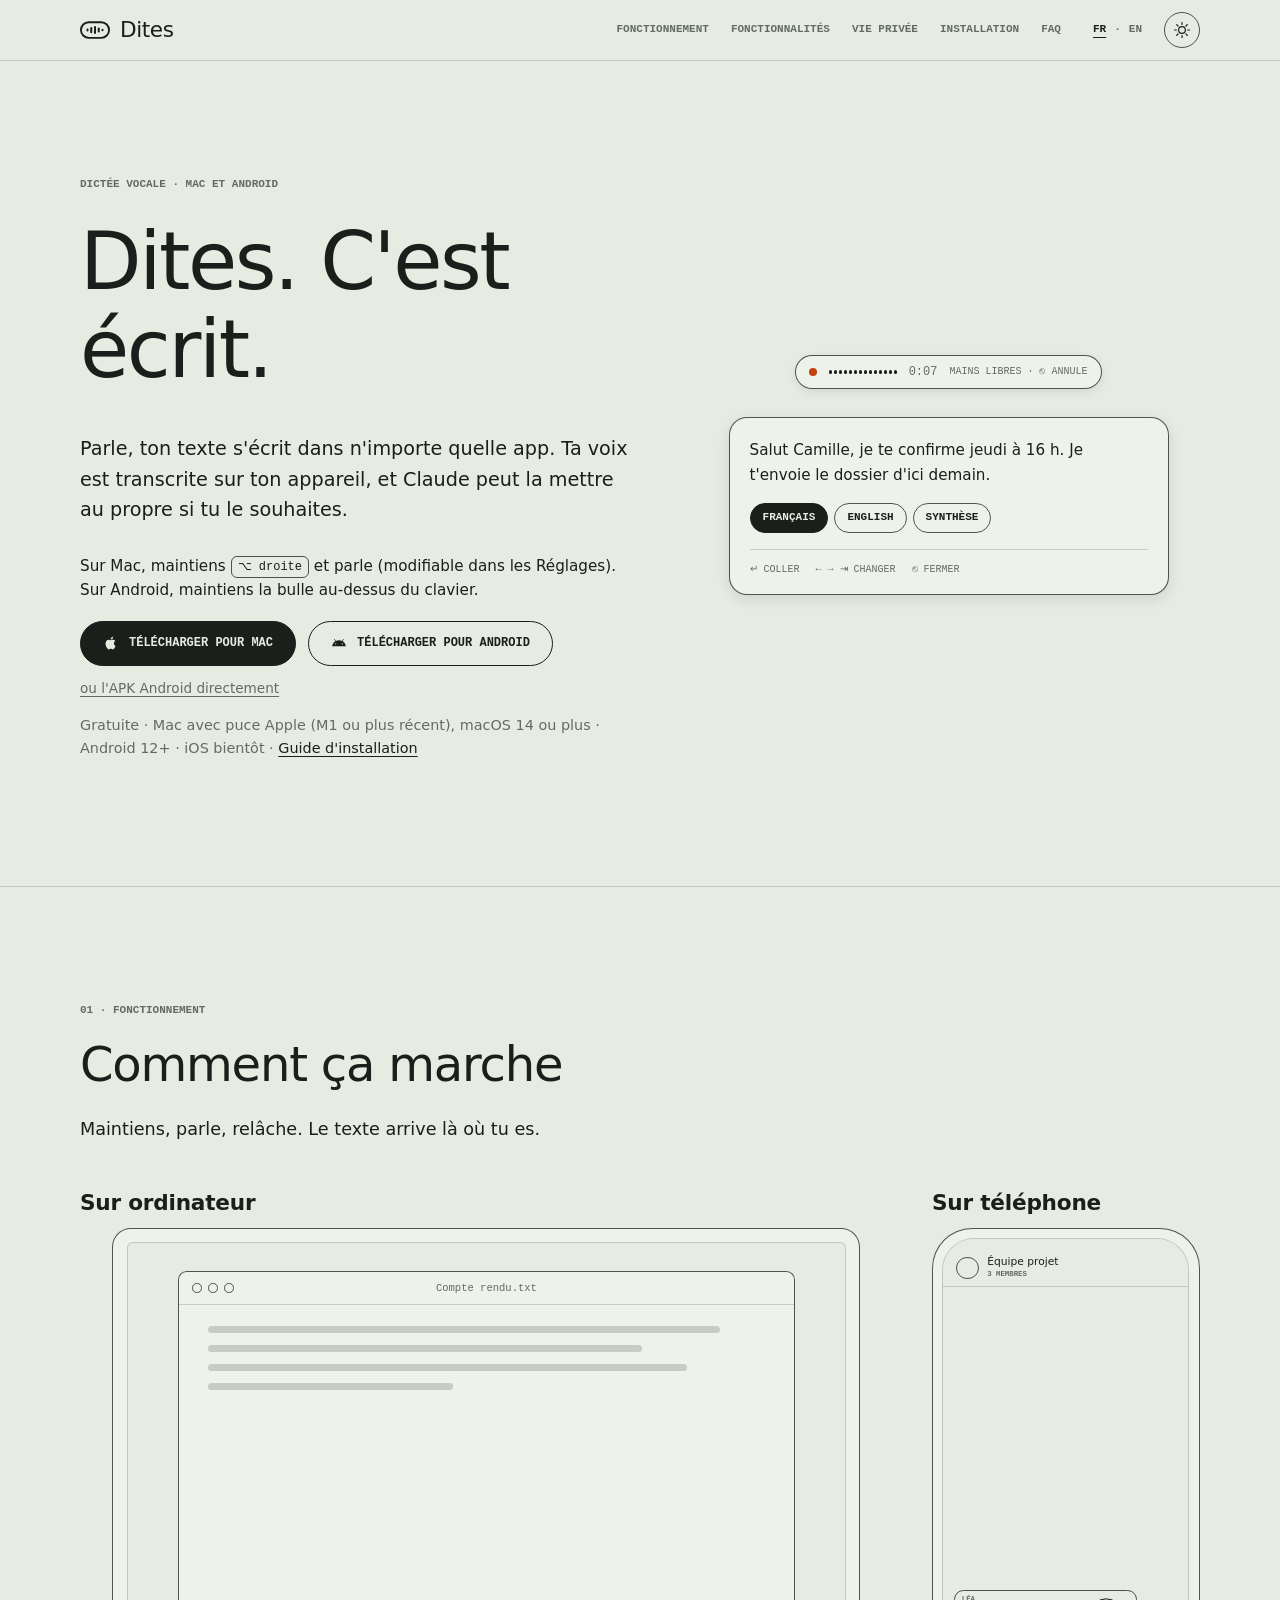
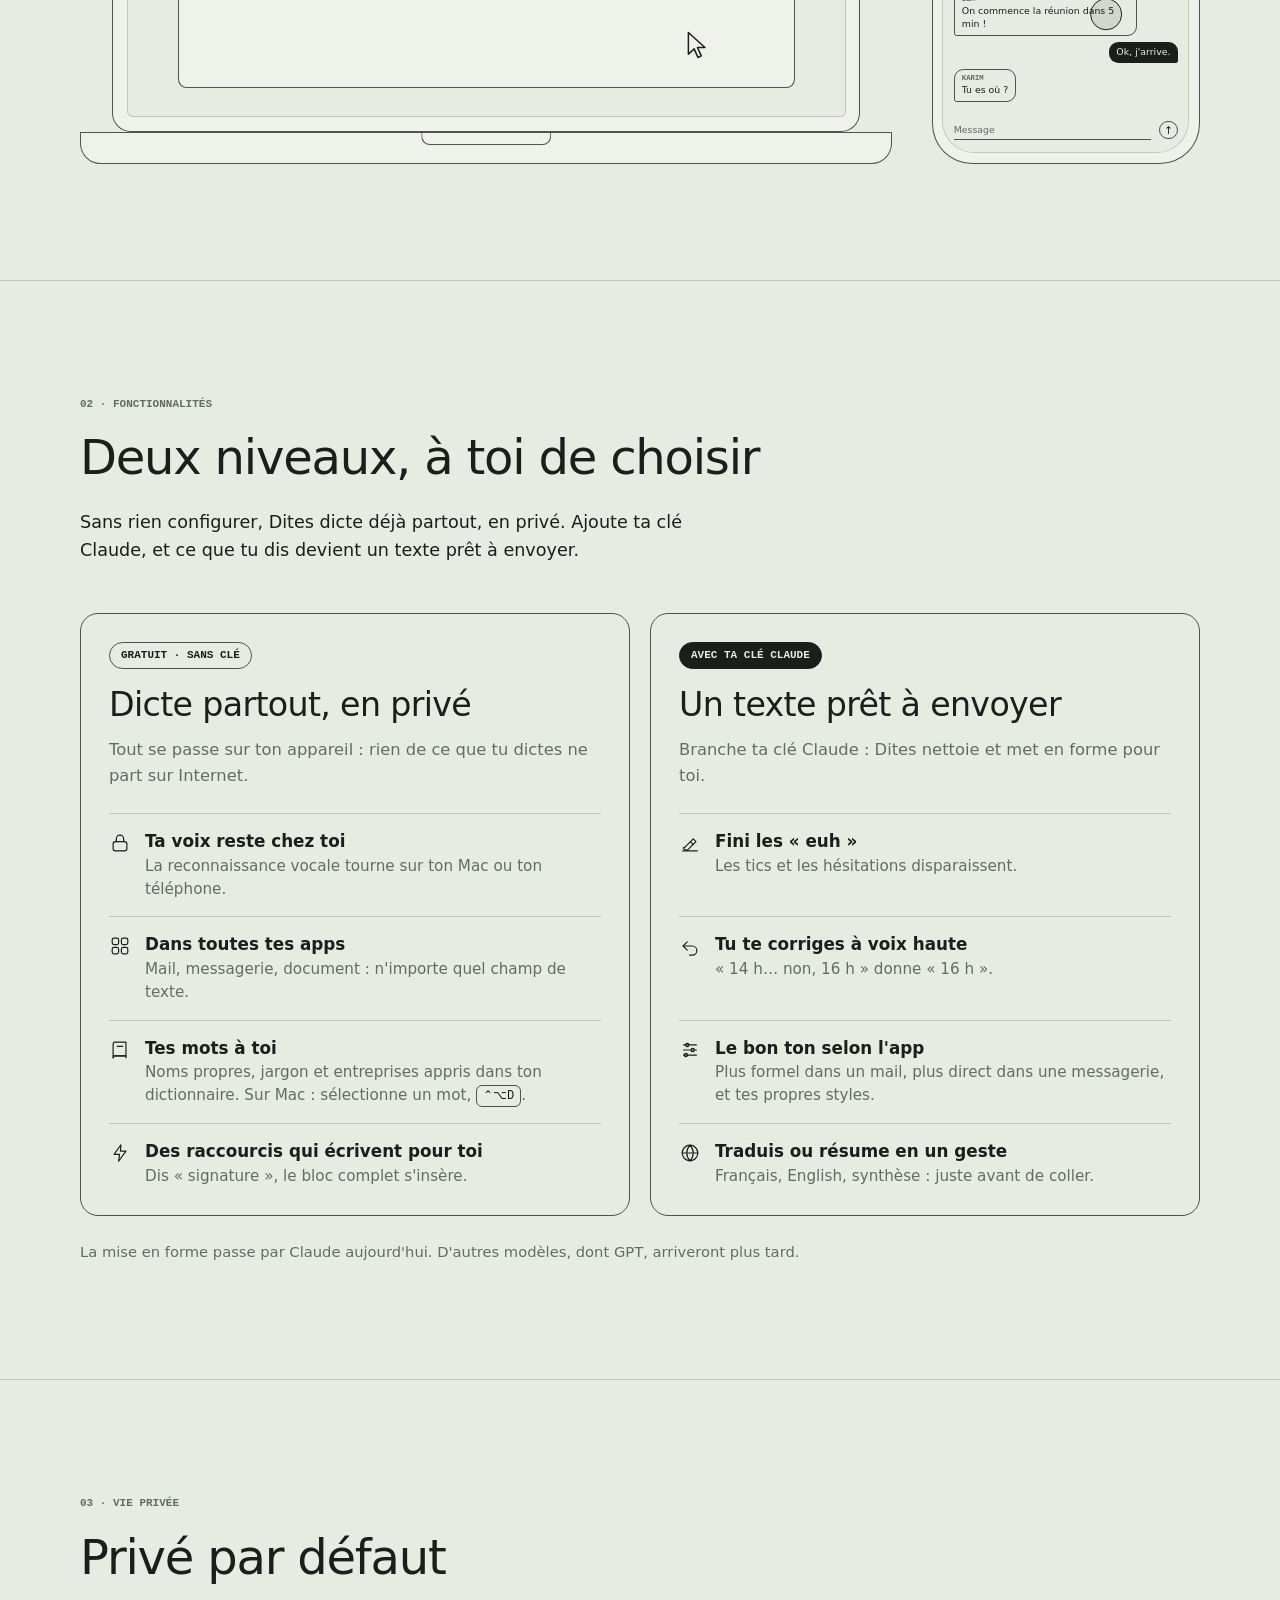
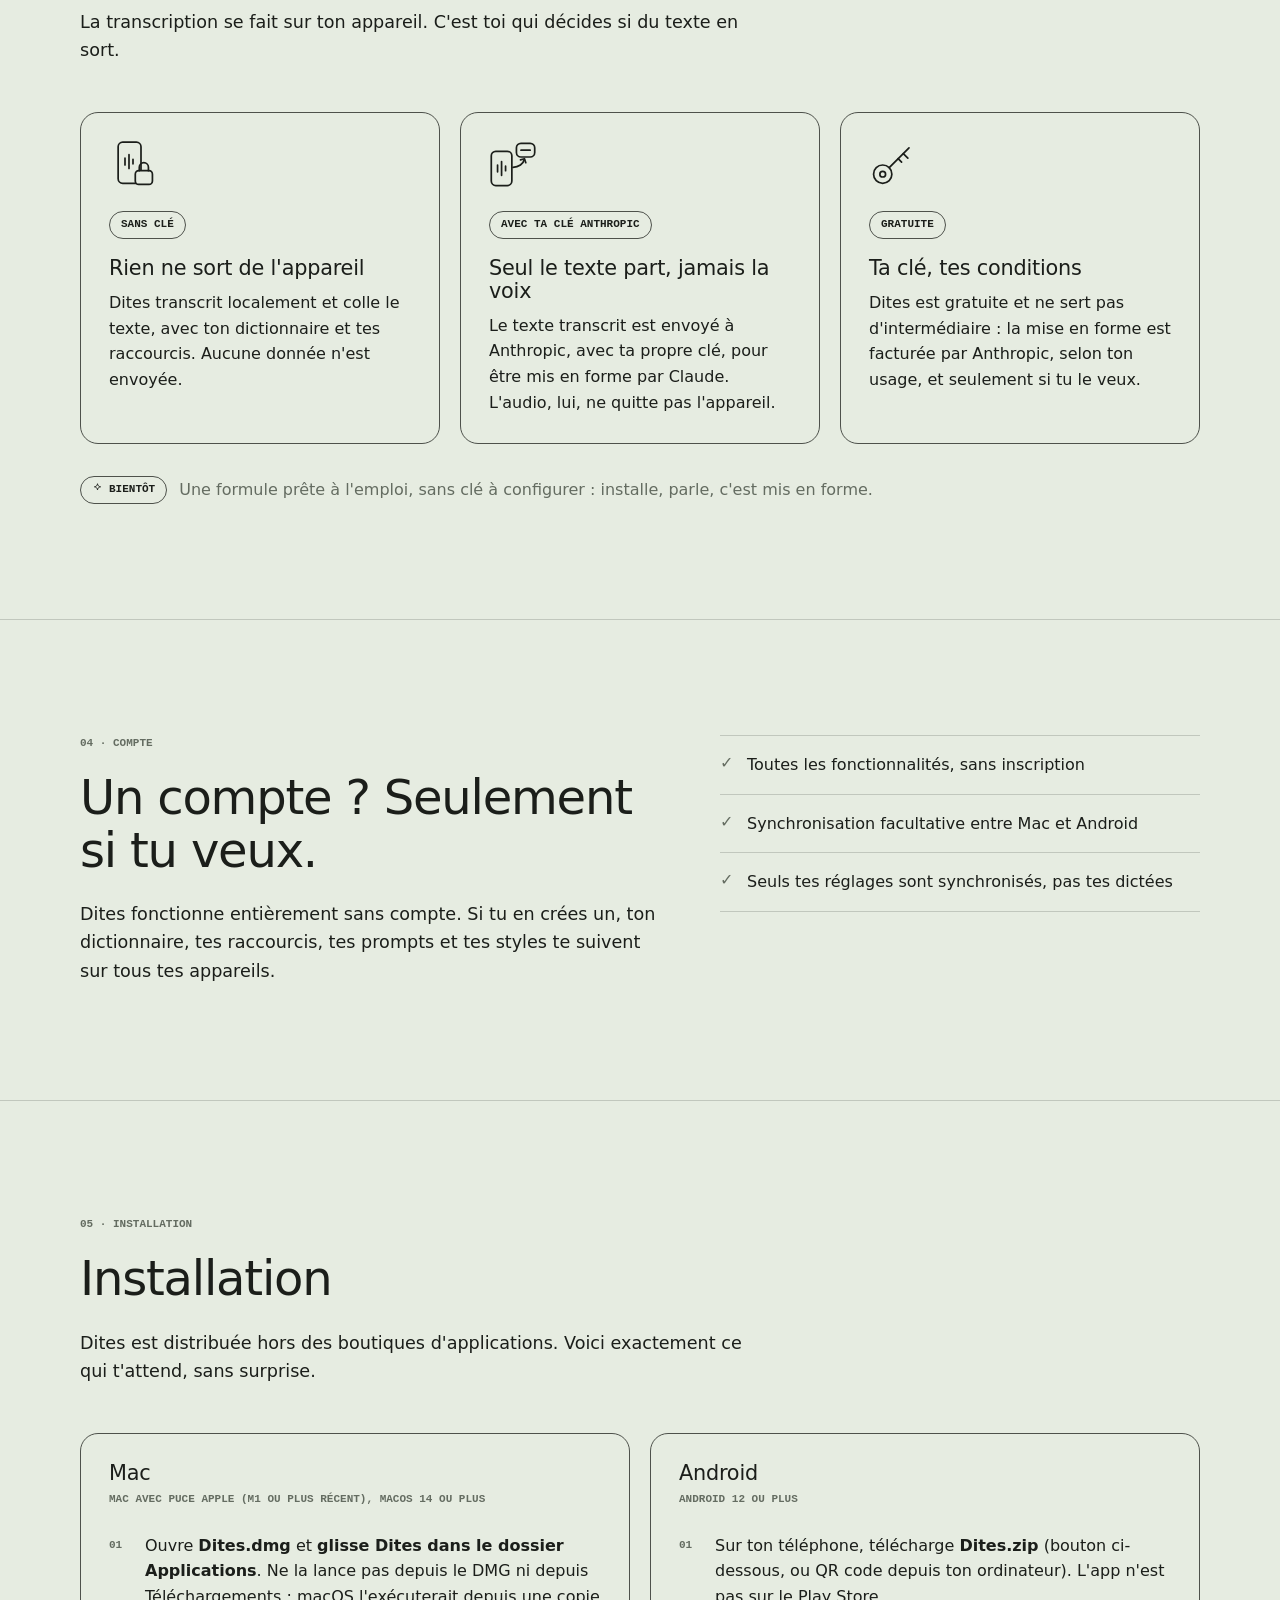
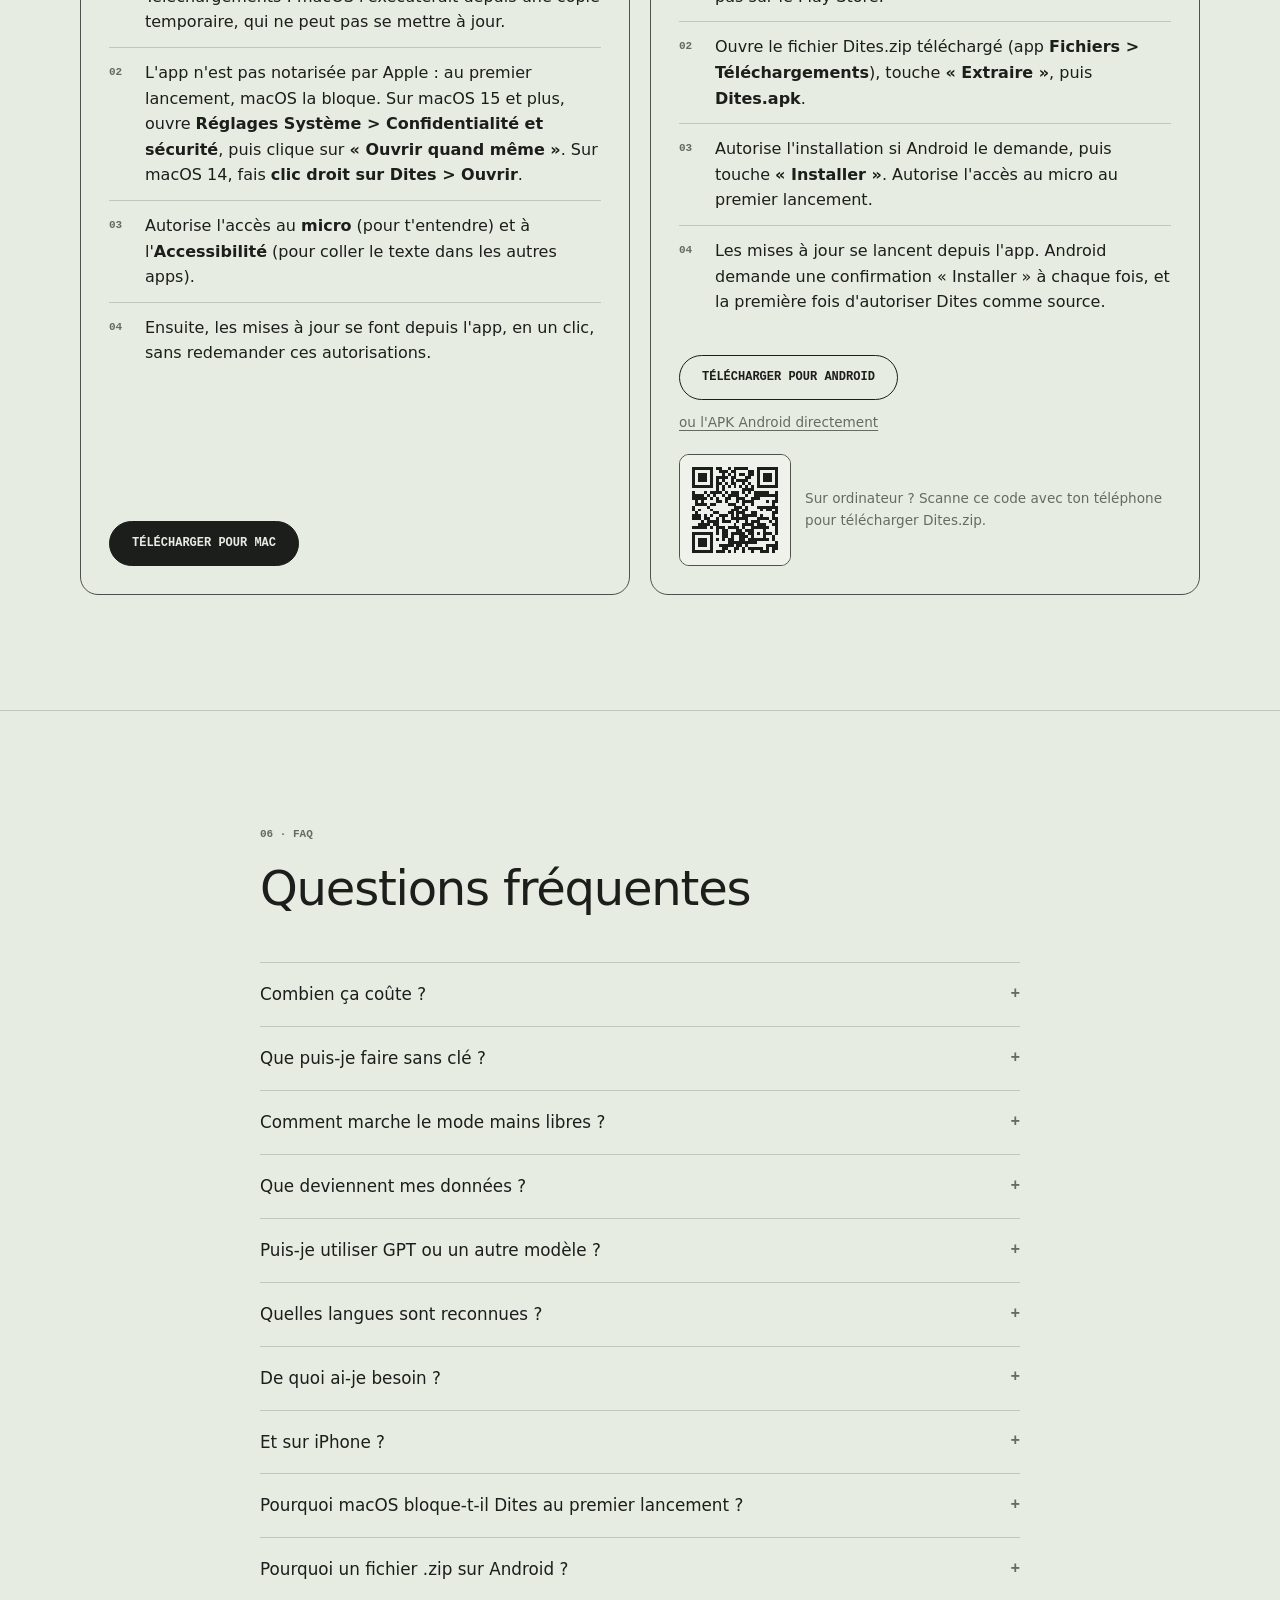
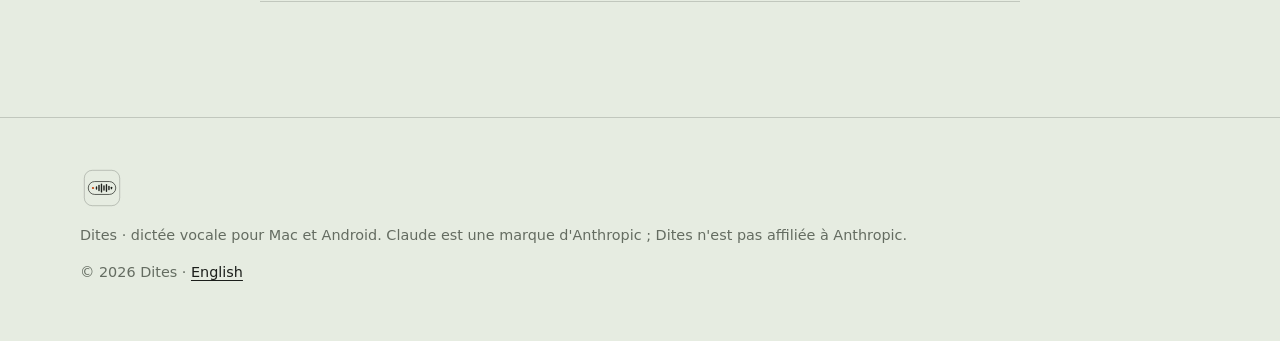
==== commit b460f890: "Mac : puce Apple (M1 ou plus récent) requise, Mac Intel non pris en charge Le binaire Mac 1.0.0 est " ====
--- a/index.html
+++ b/index.html
@@ -24,7 +24,7 @@
   <script>
     try { var t = localStorage.getItem("dites-theme"); if (t) document.documentElement.setAttribute("data-theme", t); } catch (e) {}
   </script>
-  <link rel="stylesheet" href="/assets/css/style.css?v=9c54d2f9">
+  <link rel="stylesheet" href="/assets/css/style.css?v=bb9bbf21">
 </head>
 <body>
   <a class="skip-link" href="#contenu">Aller au contenu</a>
@@ -77,7 +77,8 @@
           </div>
           <p class="apk-alt"><a data-download="android-apk" href="/download/android">ou l'APK Android directement</a></p>
           <ol class="android-steps" aria-label="Après le téléchargement sur Android"><li>Ouvre le fichier <strong>Dites.zip</strong> téléchargé (app Fichiers &gt; Téléchargements).</li><li>Touche « Extraire », puis <strong>Dites.apk</strong>.</li><li>Autorise l'installation si Android le demande, puis « Installer ».</li></ol>
-          <p class="cta-note">Gratuite · macOS 14+ et Android 12+ · iOS bientôt · <a href="#installation">Guide d'installation</a></p>
+          <p class="android-help">Le téléchargement reste bloqué ? Ouvre cette page dans Chrome (⋮ &gt; Ouvrir dans Chrome).</p>
+          <p class="cta-note">Gratuite · Mac avec puce Apple (M1 ou plus récent), macOS 14 ou plus · Android 12+ · iOS bientôt · <a href="#installation">Guide d'installation</a></p>
         </div>
 
         <!-- Pilule d'enregistrement et bulle d'options, reproduites de l'app en HTML/CSS. -->
@@ -298,7 +299,7 @@
         <div class="install-grid">
           <article class="card install-card">
             <h3>Mac</h3>
-            <p class="install-req">macOS 14 (Sonoma) ou plus · Apple Silicon recommandé</p>
+            <p class="install-req">Mac avec puce Apple (M1 ou plus récent), macOS 14 ou plus</p>
             <ol class="install-steps">
               <li>Ouvre <strong>Dites.dmg</strong> et <strong>glisse Dites dans le dossier Applications</strong>. Ne la lance pas depuis le DMG ni depuis Téléchargements : macOS l'exécuterait depuis une copie temporaire, qui ne peut pas se mettre à jour.</li>
               <li>L'app n'est pas notarisée par Apple : au premier lancement, macOS la bloque. Sur macOS 15 et plus, ouvre <strong>Réglages Système &gt; Confidentialité et sécurité</strong>, puis clique sur <strong>« Ouvrir quand même »</strong>. Sur macOS 14, fais <strong>clic droit sur Dites &gt; Ouvrir</strong>.</li>
@@ -358,7 +359,7 @@
           </details>
           <details>
             <summary>De quoi ai-je besoin ?</summary>
-            <p>Sur Mac : macOS 14 (Sonoma) ou plus ; un Mac Apple Silicon est recommandé pour une transcription rapide. Sur Android : Android 12 ou plus. Et un micro.</p>
+            <p>Sur Mac : un Mac avec puce Apple (M1 ou plus récent), macOS 14 ou plus. Les Mac Intel ne sont pas pris en charge pour l'instant. Sur Android : Android 12 ou plus. Et un micro.</p>
           </details>
           <details>
             <summary>Et sur iPhone ?</summary>
@@ -385,8 +386,8 @@
     </div>
   </footer>
 
-  <script src="/assets/js/config.js?v=9c54d2f9"></script>
-  <script src="/assets/js/main.js?v=9c54d2f9"></script>
-  <script src="/assets/js/demos.js?v=9c54d2f9"></script>
+  <script src="/assets/js/config.js?v=bb9bbf21"></script>
+  <script src="/assets/js/main.js?v=bb9bbf21"></script>
+  <script src="/assets/js/demos.js?v=bb9bbf21"></script>
 </body>
 </html>
--- a/assets/css/style.css
+++ b/assets/css/style.css
@@ -199,6 +199,8 @@
 .android-steps { display: none; margin: 0 0 16px; padding-left: 1.3em; color: var(--muted); font-size: 0.9rem; }
 .android-steps li + li { margin-top: 2px; }
 .is-android .android-steps { display: block; }
+.android-help { display: none; margin: -8px 0 16px; color: var(--muted); font-size: 0.85rem; }
+.is-android .android-help { display: block; }
 .qr { display: flex; align-items: center; gap: 14px; margin: 20px 0 0; }
 .qr-code { width: 112px; height: 112px; flex: none; border: 1px solid var(--line); border-radius: 10px; }
 .qr figcaption { color: var(--muted); font-size: 0.85rem; }
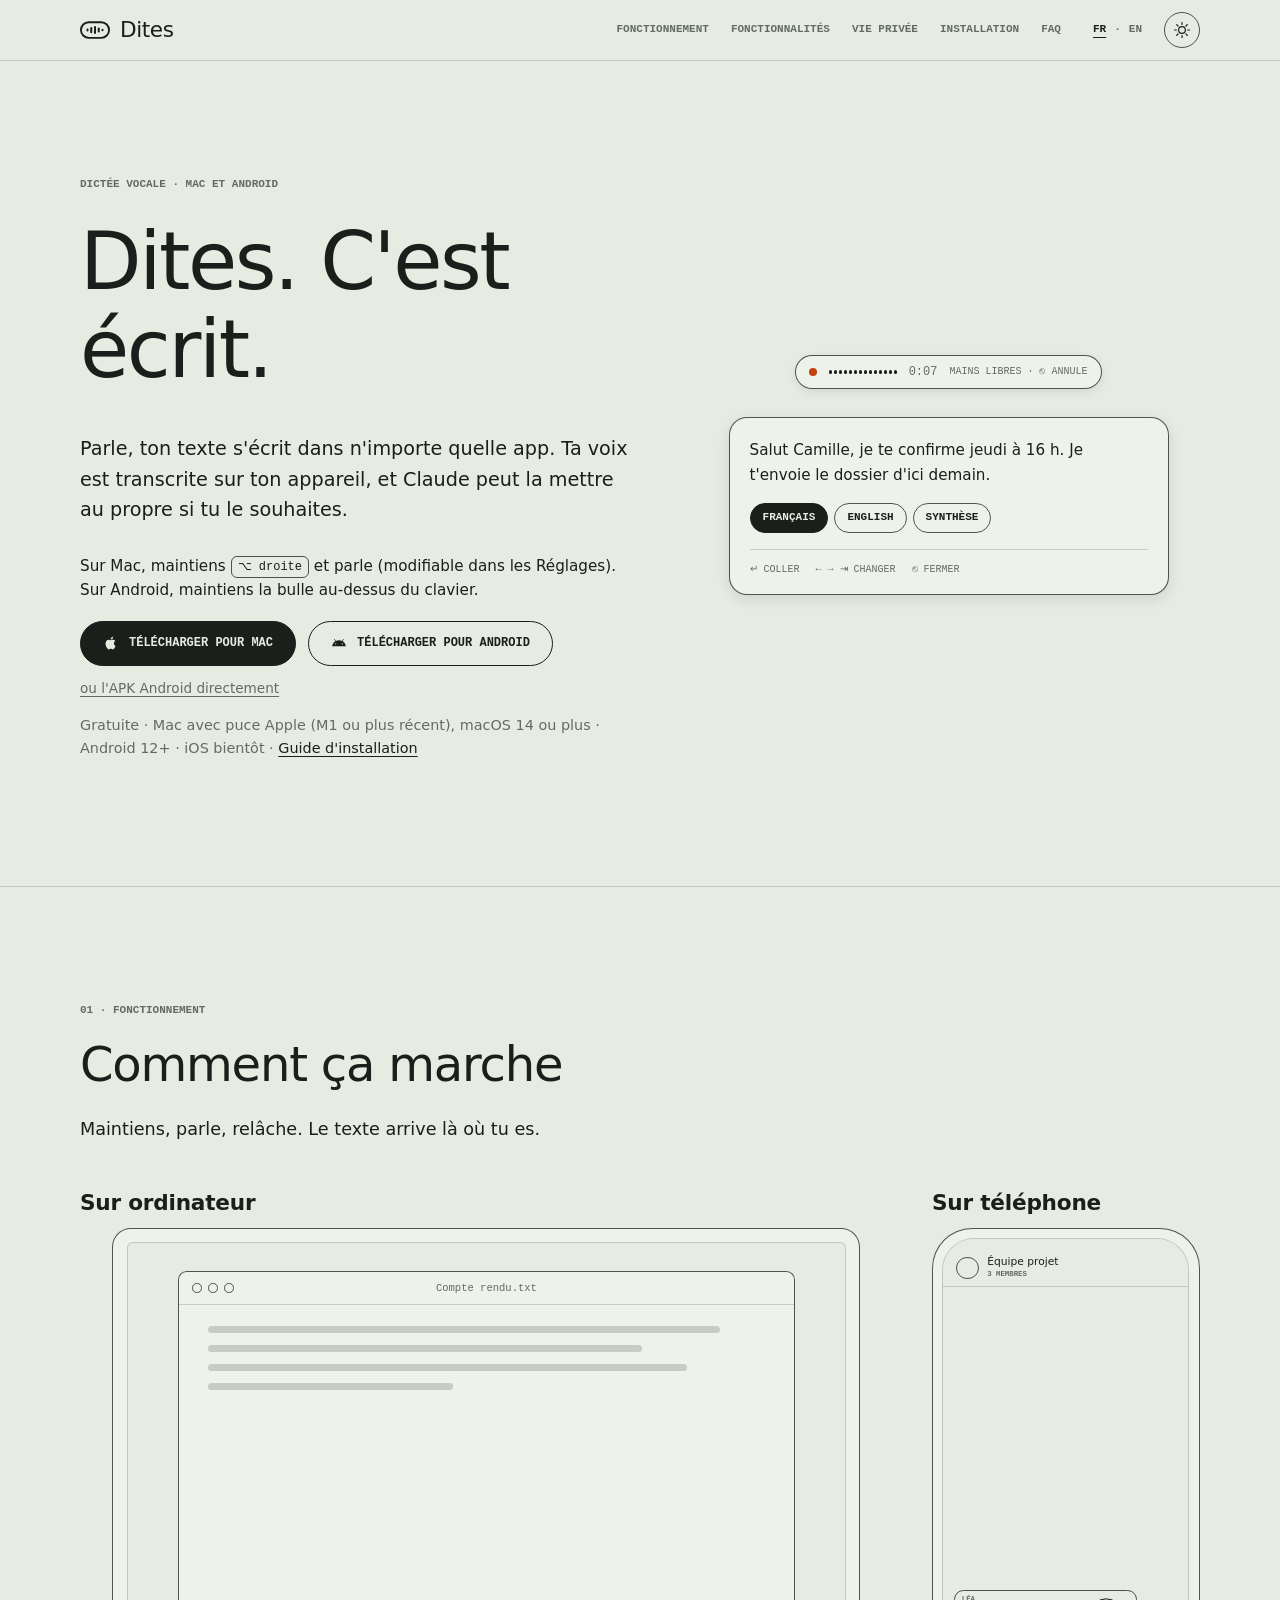
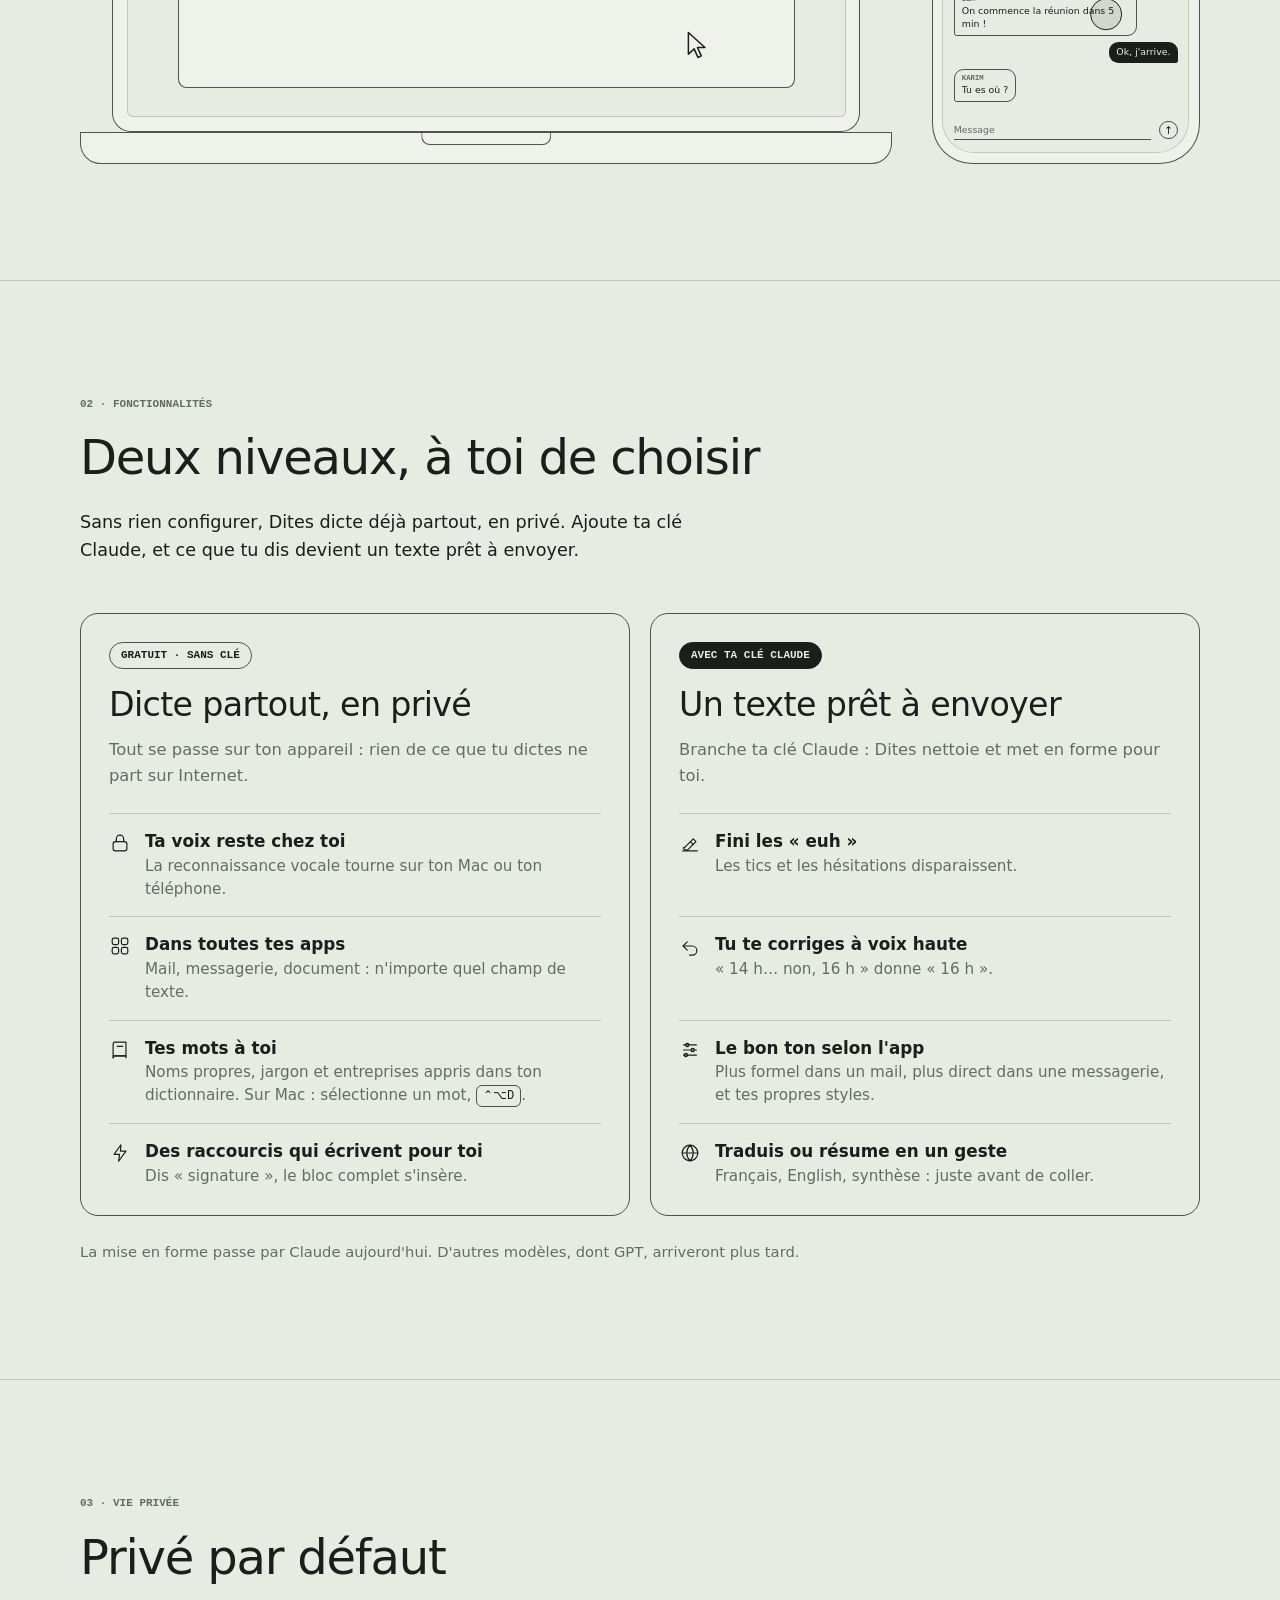
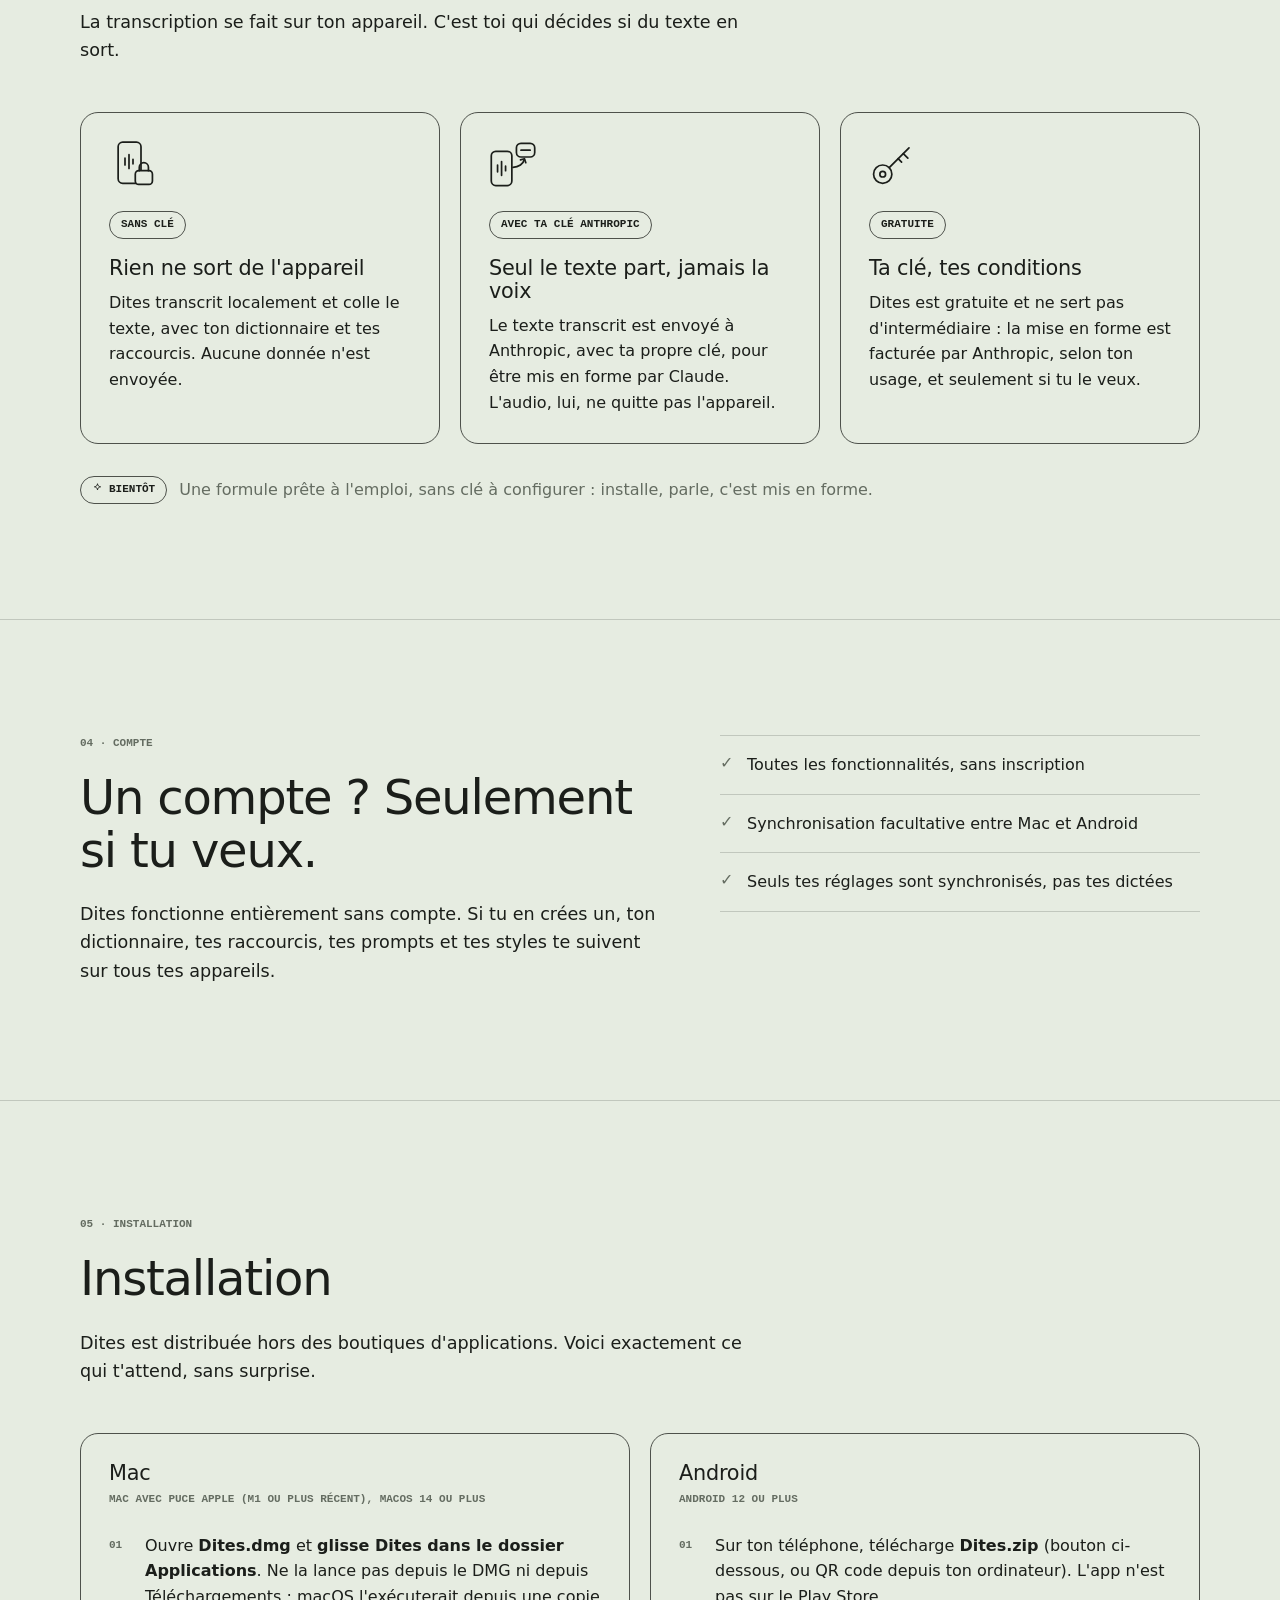
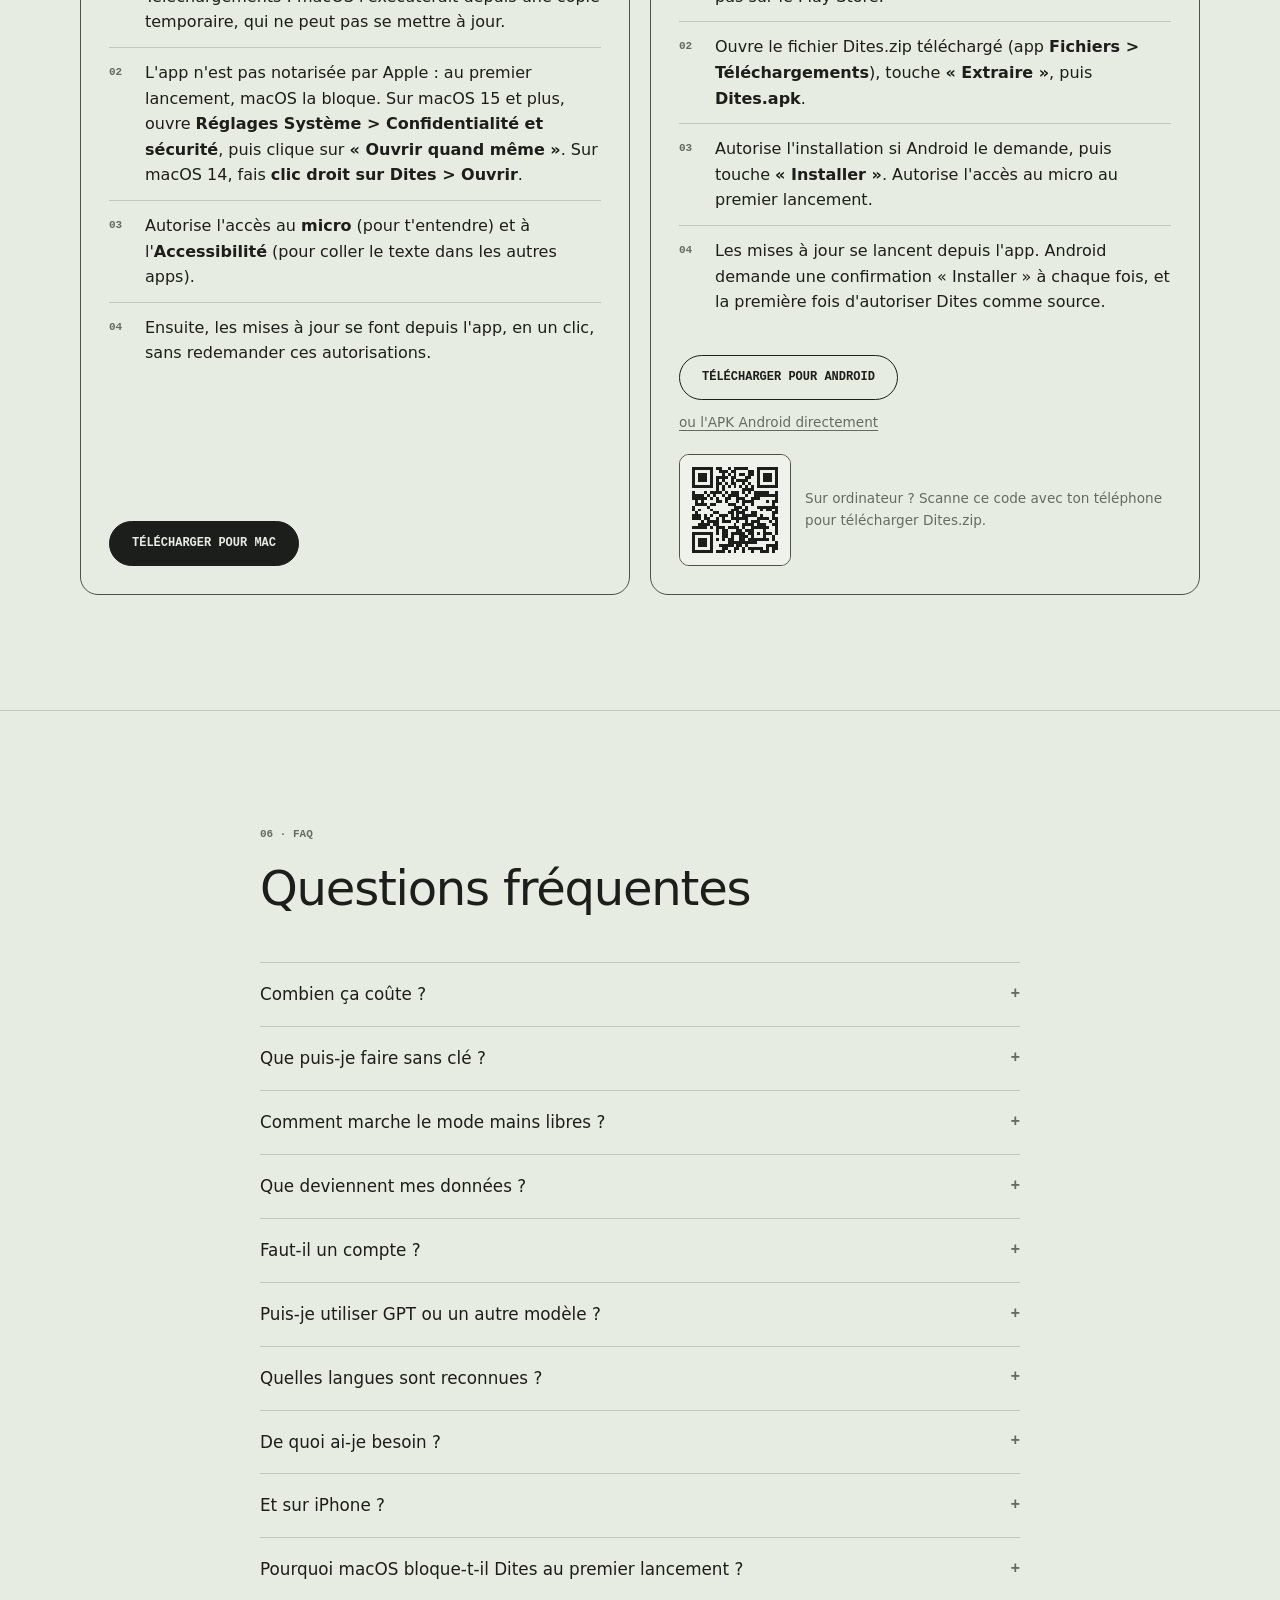
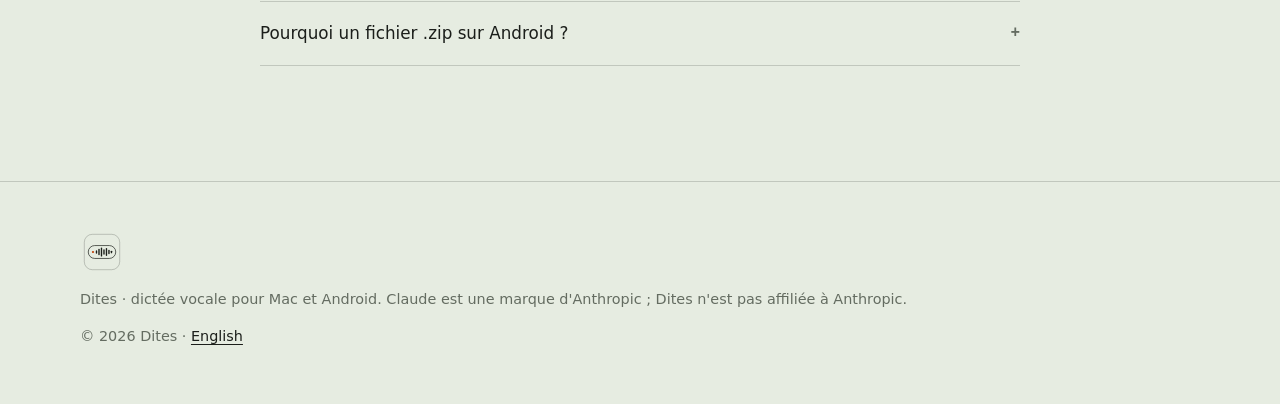
==== commit 0aabc5e0: "Pages du compte : confirmation d'e-mail et nouveau mot de passe Ajoute /compte/confirme et /compte/m" ====
--- a/index.html
+++ b/index.html
@@ -24,7 +24,7 @@
   <script>
     try { var t = localStorage.getItem("dites-theme"); if (t) document.documentElement.setAttribute("data-theme", t); } catch (e) {}
   </script>
-  <link rel="stylesheet" href="/assets/css/style.css?v=bb9bbf21">
+  <link rel="stylesheet" href="/assets/css/style.css?v=f114d21d">
 </head>
 <body>
   <a class="skip-link" href="#contenu">Aller au contenu</a>
@@ -350,6 +350,10 @@
             <p>Ta voix est transcrite sur l'appareil et l'audio n'est jamais envoyé. Sans clé, aucune donnée ne sort. Avec ta clé Anthropic, seul le texte transcrit est envoyé à Anthropic pour la mise en forme. Le compte, facultatif, ne synchronise que tes réglages : dictionnaire, raccourcis, prompts et styles.</p>
           </details>
           <details>
+            <summary>Faut-il un compte ?</summary>
+            <p>Non. Dites fonctionne entièrement sans compte. Un compte facultatif synchronise ton dictionnaire, tes raccourcis, tes prompts et tes styles entre tes appareils ; ta clé API et ton historique restent sur chaque appareil.</p>
+          </details>
+          <details>
             <summary>Puis-je utiliser GPT ou un autre modèle ?</summary>
             <p>Pas encore : la mise en forme passe aujourd'hui par Claude, d'Anthropic. D'autres modèles, dont GPT, arriveront plus tard.</p>
           </details>
@@ -386,8 +390,8 @@
     </div>
   </footer>
 
-  <script src="/assets/js/config.js?v=bb9bbf21"></script>
-  <script src="/assets/js/main.js?v=bb9bbf21"></script>
-  <script src="/assets/js/demos.js?v=bb9bbf21"></script>
+  <script src="/assets/js/config.js?v=f114d21d"></script>
+  <script src="/assets/js/main.js?v=f114d21d"></script>
+  <script src="/assets/js/demos.js?v=f114d21d"></script>
 </body>
 </html>
--- a/assets/css/style.css
+++ b/assets/css/style.css
@@ -623,6 +623,24 @@
   .mac-stage[data-on~="rec"] .demo-level i:nth-child(3n) { transform: scaleY(0.95); }
 }
 
+/* Pages du compte (/compte/…, /en/account/…) */
+.account-lang { margin-left: auto; }
+.account { min-height: calc(100vh - 61px); border-bottom: 0; }
+.account h1 { font-size: clamp(2.2rem, 5vw, 3.2rem); margin-top: 18px; }
+.account .label { color: var(--muted); }
+.account-form { display: grid; gap: 8px; max-width: 420px; margin: 32px 0 8px; }
+.account-form[hidden] { display: none; }
+.field-label { margin-top: 12px; font-family: var(--mono); font-size: 0.6875rem; font-weight: 600; text-transform: uppercase; color: var(--muted); }
+.field-input { width: 100%; padding: 10px 0 8px; border: 0; border-bottom: 1px solid var(--line); border-radius: 0; background: transparent; color: var(--ink); font: inherit; font-size: 1.05rem; }
+.field-input:focus { outline: none; border-bottom: 2px solid var(--ink); padding-bottom: 7px; }
+.field-hint { margin: 2px 0 0; color: var(--muted); font-size: 0.85rem; }
+.account-form .btn { justify-self: start; margin-top: 24px; }
+.account-form .btn:disabled { opacity: 0.5; cursor: wait; }
+.account-status { max-width: 36em; margin: 20px 0 0; font-size: 1.1rem; }
+.account-status:empty { display: none; }
+.account-status[data-kind="error"] { color: var(--accent); }
+.account-status[data-kind="info"] { color: var(--muted); }
+
 /* Pied de page */
 .site-footer { padding: 48px 0 56px; }
 .footer-inner { display: grid; gap: 14px; }
